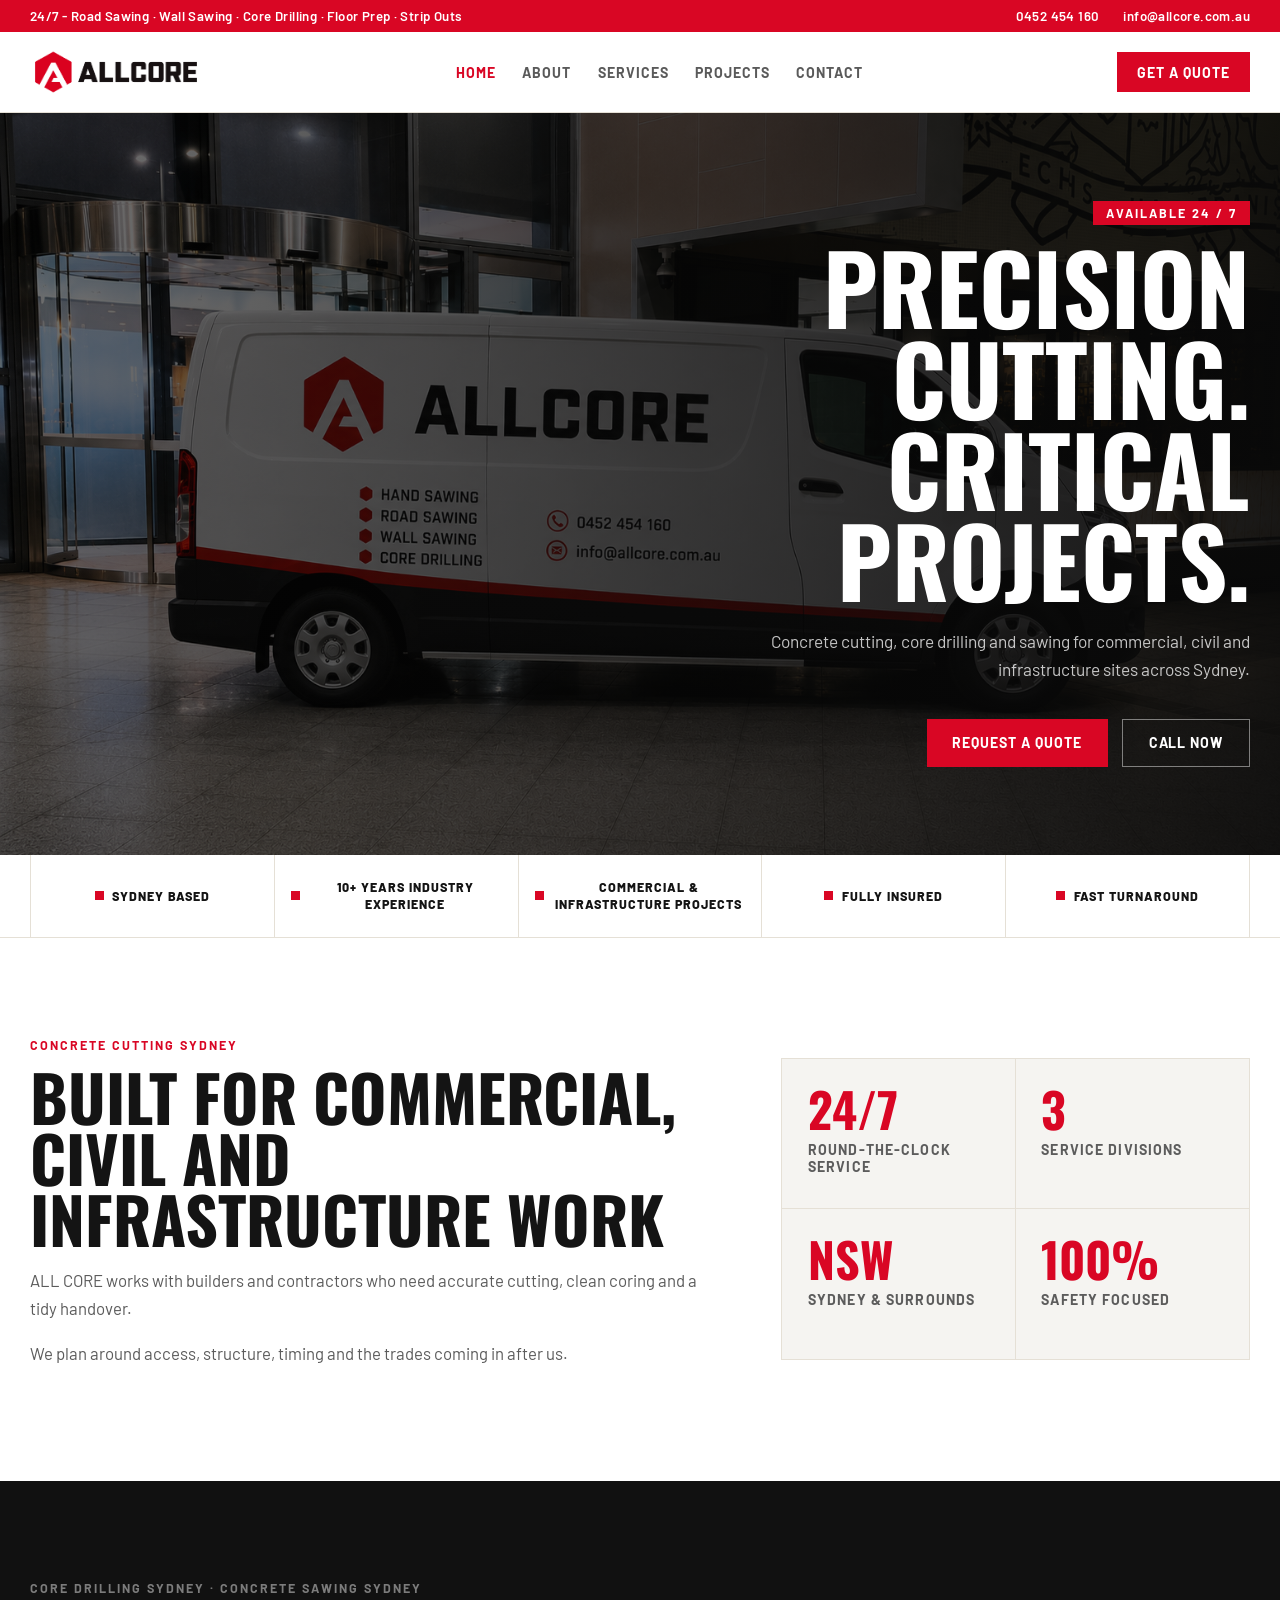
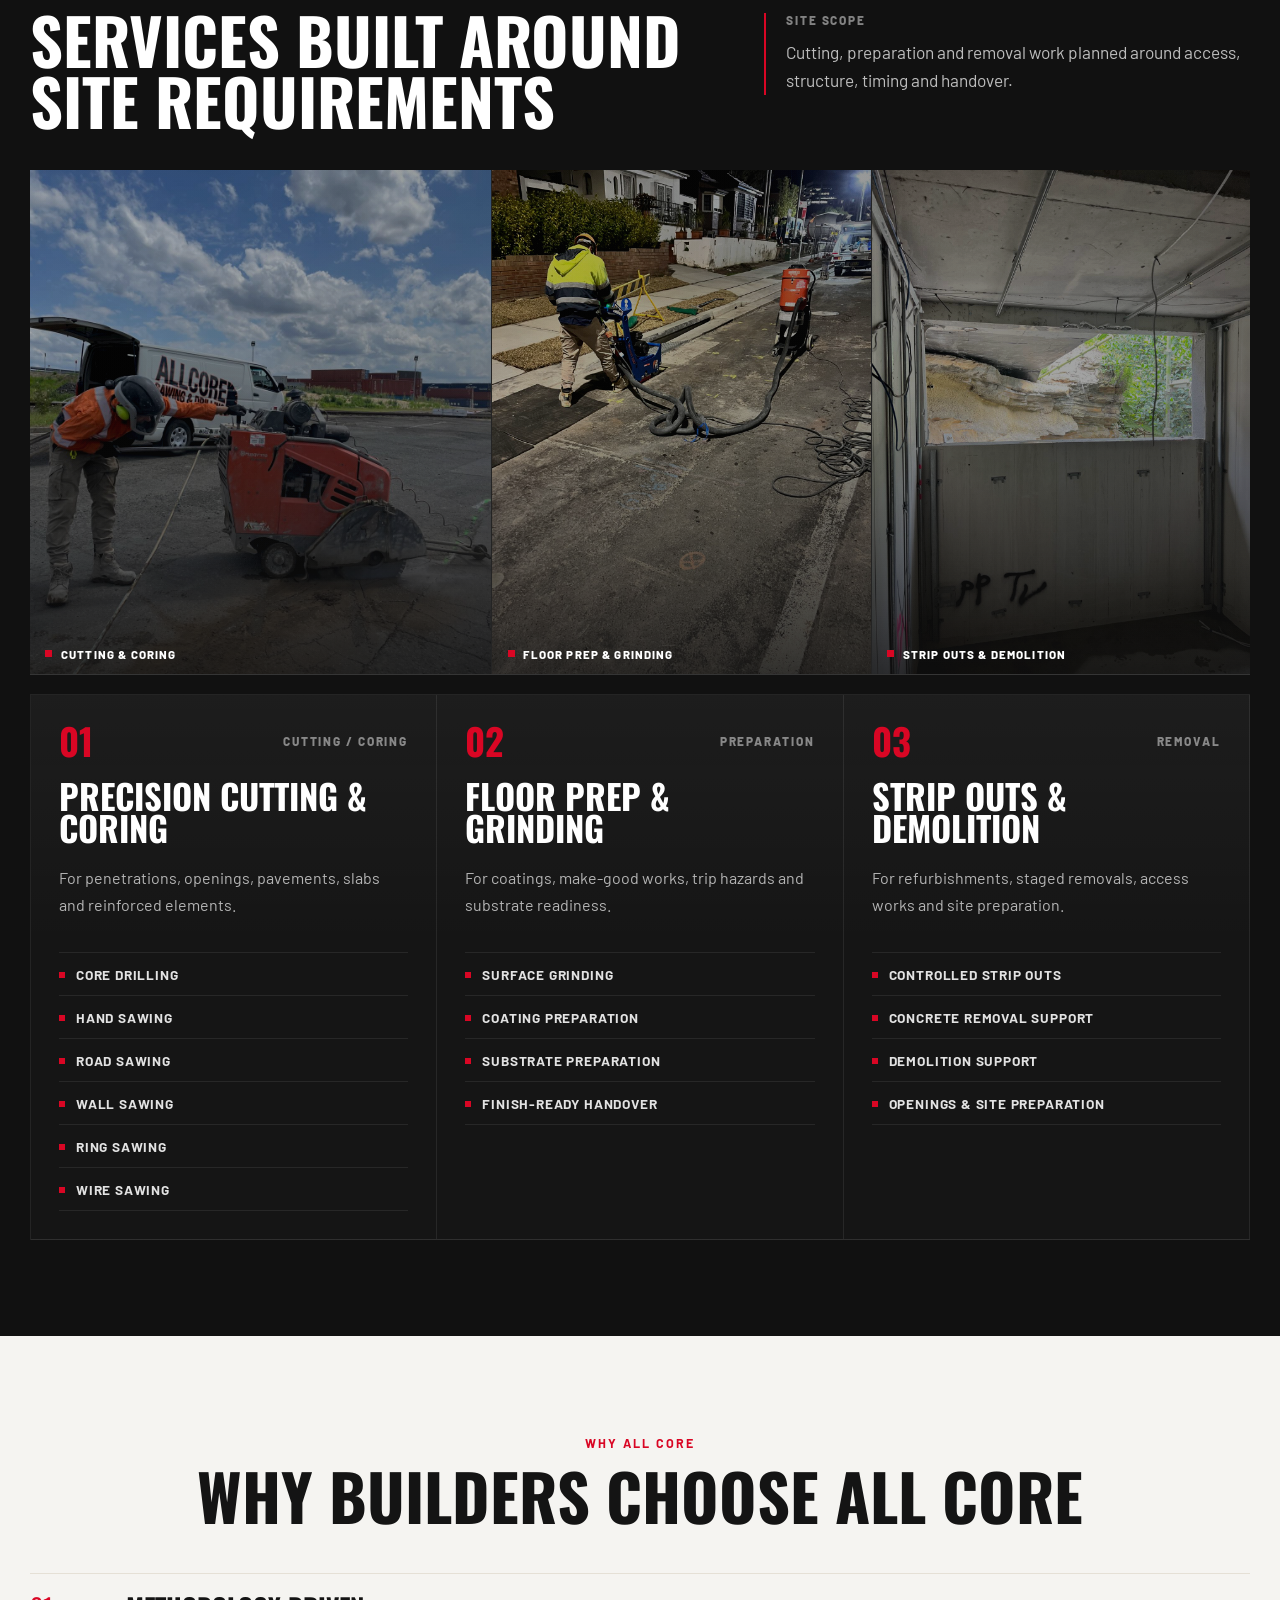
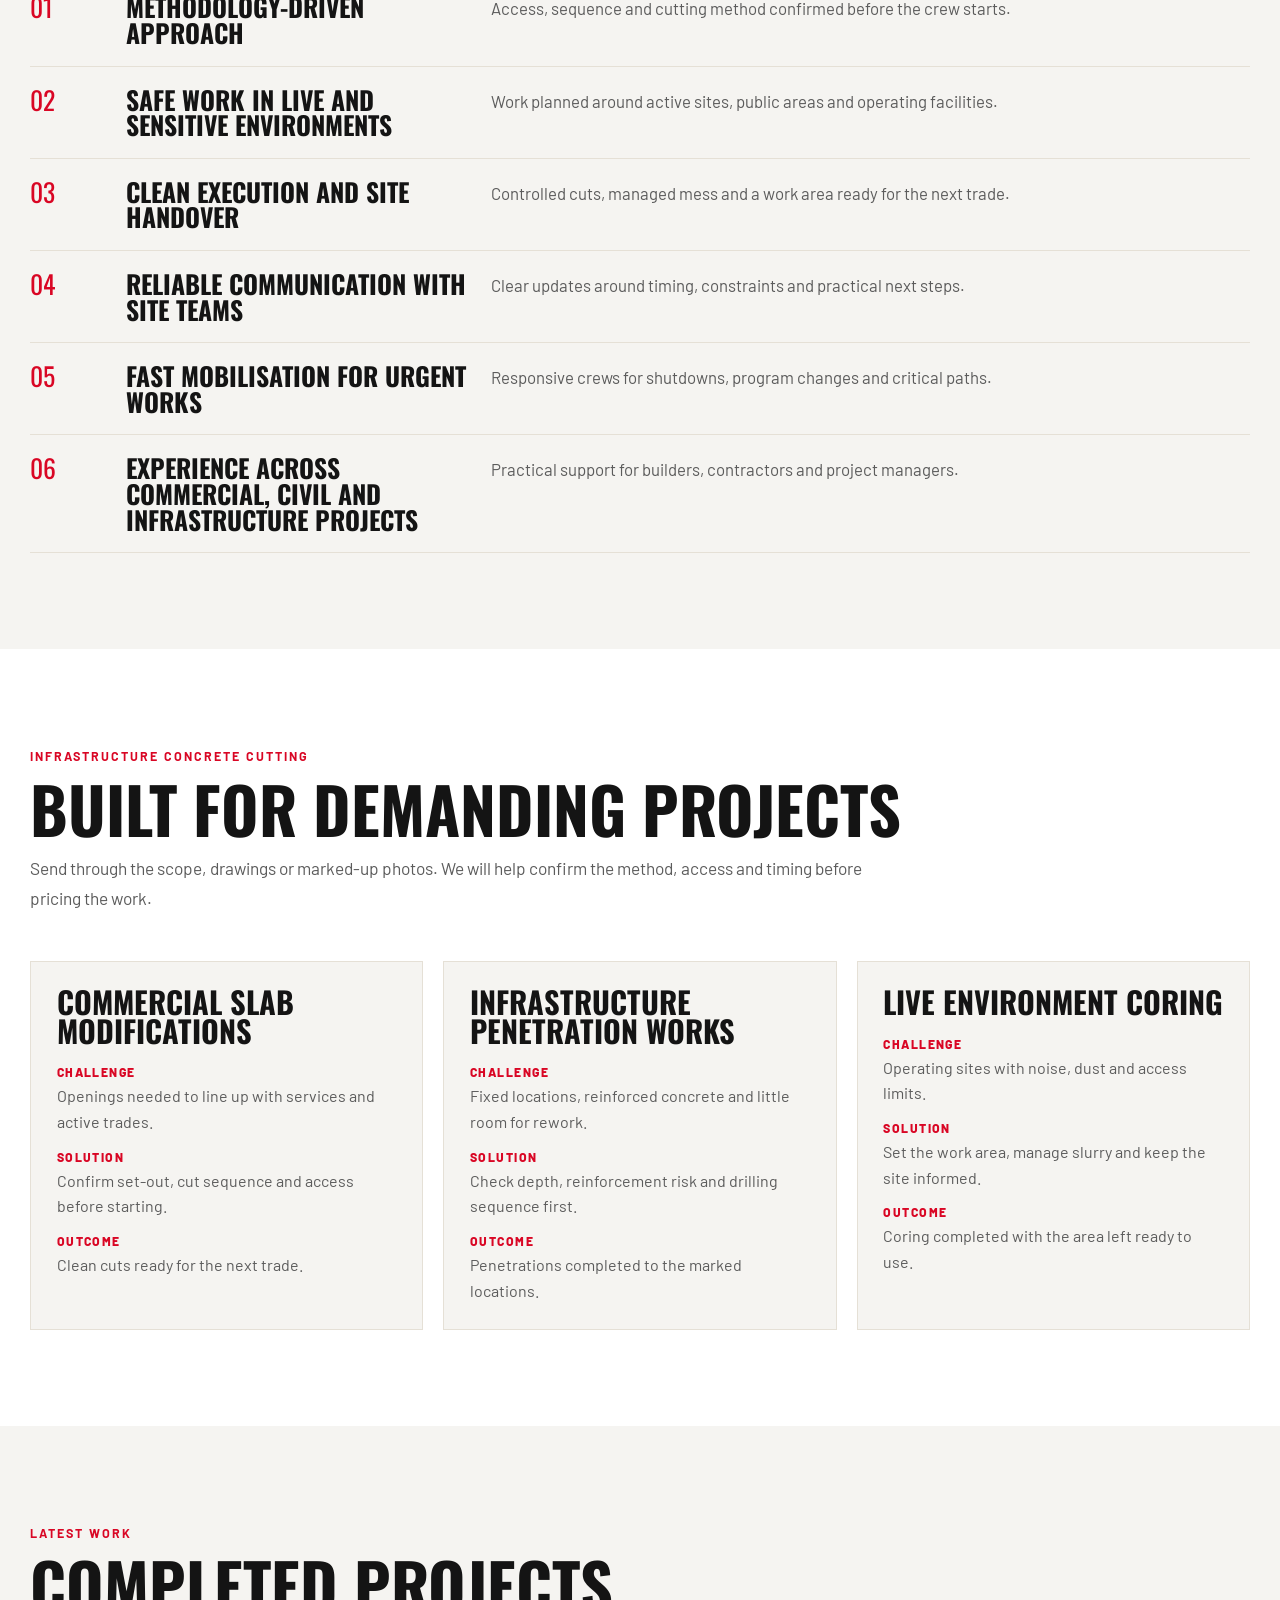
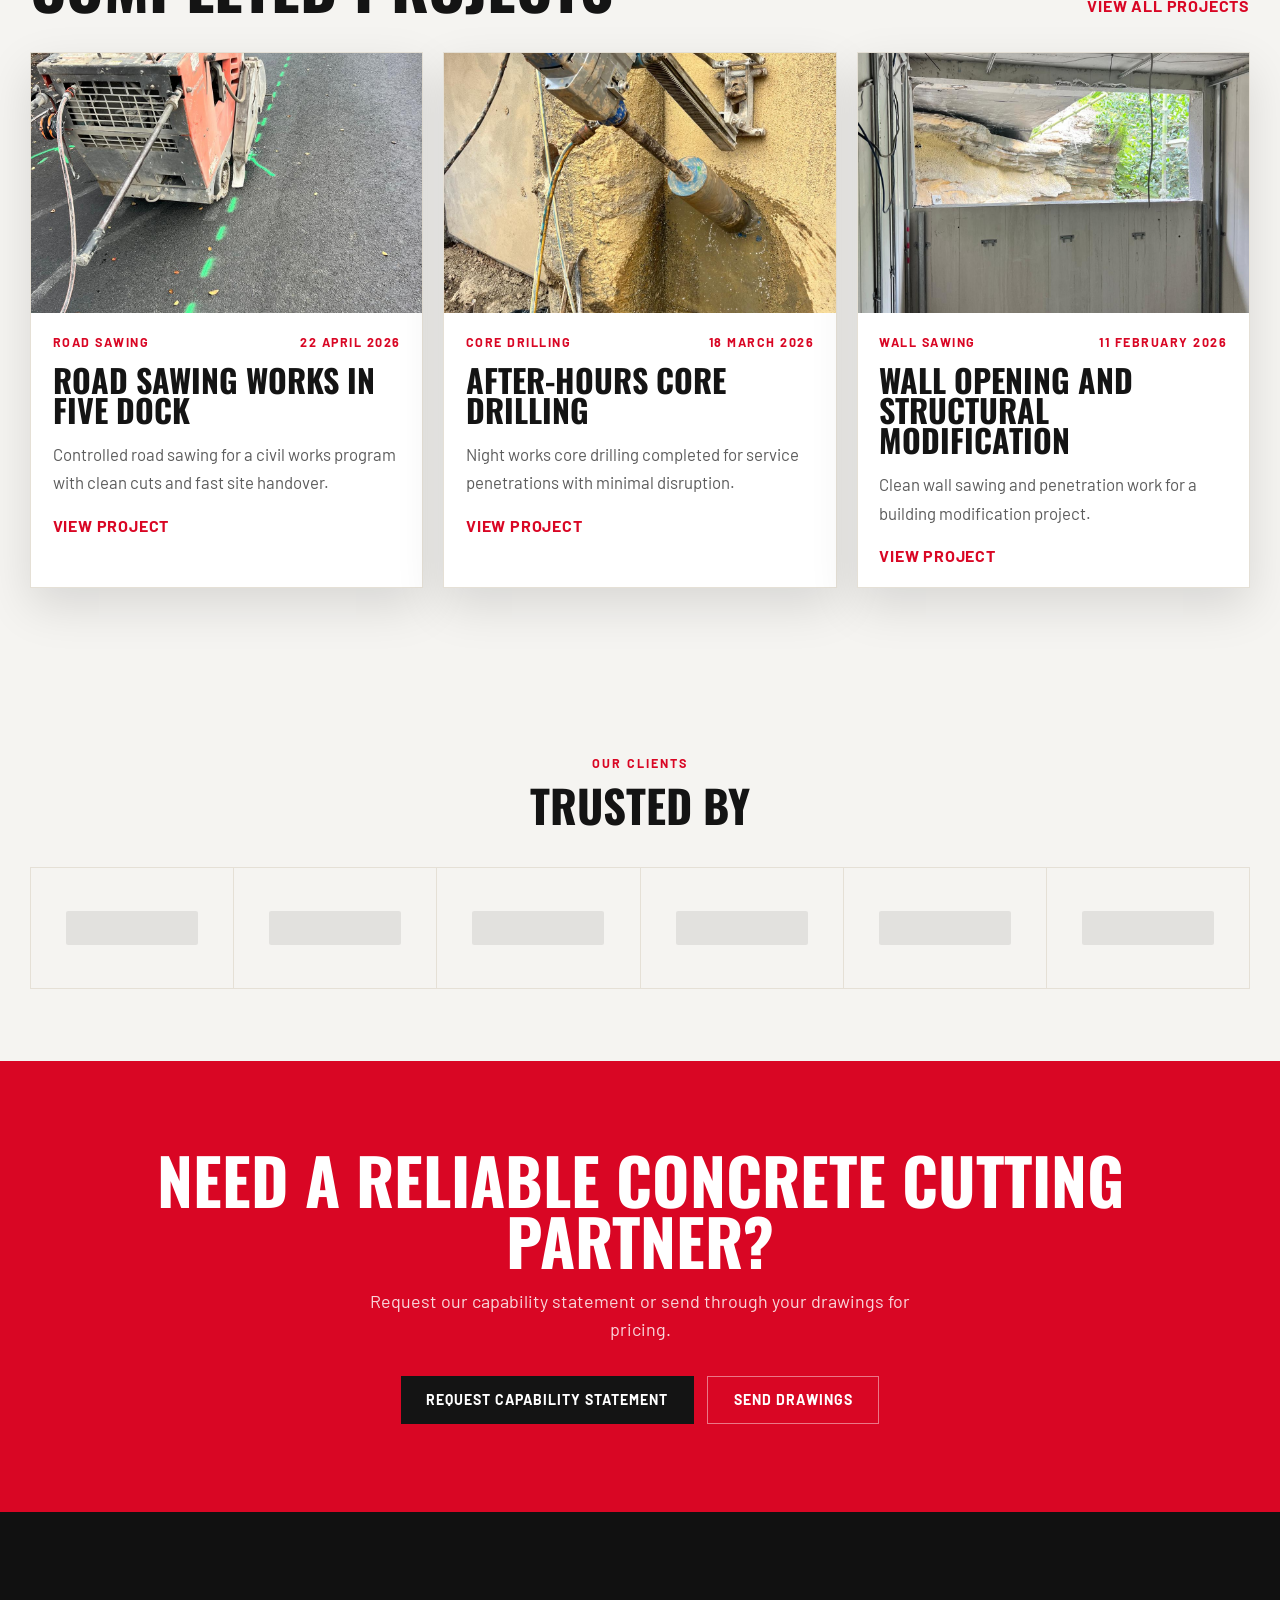
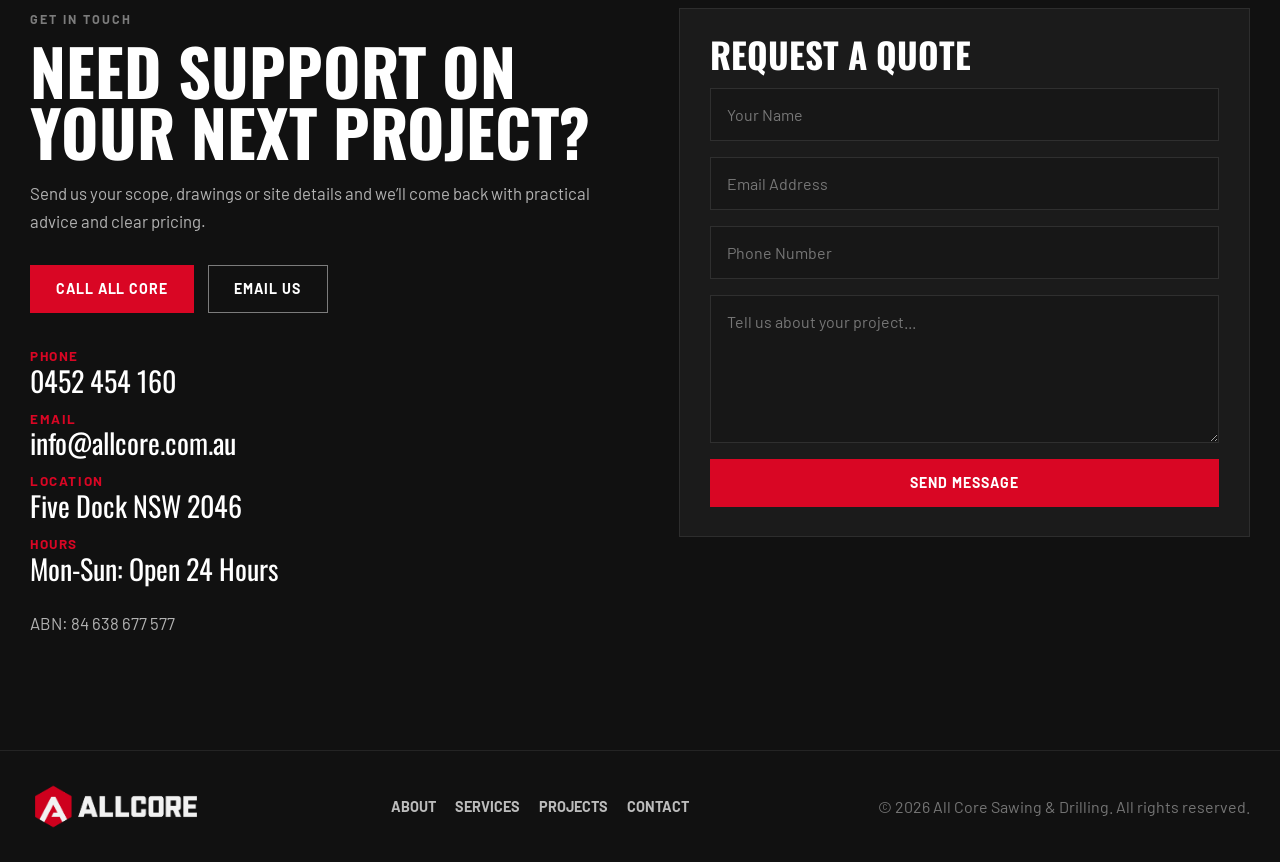
==== index.html @ 5b7ba990 "Wire quote form to Web3Forms" ====
<!DOCTYPE html>
<html lang="en">
  <head>
    <meta charset="UTF-8" />
    <meta name="viewport" content="width=device-width, initial-scale=1.0" />
    <title>Concrete Cutting Sydney | Core Drilling &amp; Concrete Sawing Sydney | ALL CORE</title>
    <meta
      name="description"
      content="ALL CORE provides commercial concrete cutting, infrastructure concrete cutting, core drilling and concrete sawing across Sydney for builders, contractors and project teams."
    />
    <link rel="preconnect" href="https://fonts.googleapis.com" />
    <link rel="preconnect" href="https://fonts.gstatic.com" crossorigin />
    <link
      href="https://fonts.googleapis.com/css2?family=Barlow:wght@400;500;600;700&family=Oswald:wght@400;500;600;700&display=swap"
      rel="stylesheet"
    />
    <link rel="stylesheet" href="./styles.css" />
    <script src="./script.js" defer></script>
  </head>
  <body>
    <header class="topbar">
      <div class="wrap topbar-inner">
        <p>24/7 - Road Sawing · Wall Sawing · Core Drilling · Floor Prep · Strip Outs</p>
        <div class="topbar-meta">
          <a href="tel:0452454160">0452 454 160</a>
          <a href="mailto:info@allcore.com.au">info@allcore.com.au</a>
        </div>
      </div>
    </header>

    <nav class="navbar" id="navbar">
      <div class="wrap navbar-inner">
        <a class="brand" href="./index.html" aria-label="ALL CORE home">
          <img src="./public/assets/allcore-logo-black-web.png" alt="ALL CORE" />
        </a>
        <button class="hamburger" id="hamburger" aria-label="Toggle navigation" aria-expanded="false">
          <span></span><span></span><span></span>
        </button>
        <div class="nav-links" id="nav-links">
          <a href="./index.html" aria-current="page">Home</a>
          <a href="./index.html#about">About</a>
          <a href="./index.html#services">Services</a>
          <a href="./index.html#projects">Projects</a>
          <a href="./index.html#contact">Contact</a>
        </div>
        <a class="btn btn-red nav-cta" href="./index.html#contact">Get A Quote</a>
      </div>
    </nav>

    <main>
      <section class="hero" id="home">
        <img
          class="hero-bg"
          src="./public/assets/hero-van-new.png"
          alt="ALL CORE branded van on site"
          loading="eager"
          fetchpriority="high"
        />
        <div class="hero-overlay"></div>
        <div class="wrap hero-content">
          <div class="hero-copy">
            <span class="eyebrow">Available 24 / 7</span>
            <h1>Precision Cutting. Critical Projects.</h1>
            <p class="hero-lead">
              Concrete cutting, core drilling and sawing for commercial, civil and infrastructure sites
              across Sydney.
            </p>
            <div class="hero-actions">
              <a class="btn btn-red" href="#contact">Request a Quote</a>
              <a class="btn btn-ghost" href="tel:0452454160">Call Now</a>
            </div>
          </div>
        </div>
      </section>

      <section class="trust-bar" aria-label="All Core project credentials">
        <div class="wrap trust-grid">
          <div class="trust-item"><span></span>Sydney Based</div>
          <div class="trust-item"><span></span>10+ Years Industry Experience</div>
          <div class="trust-item"><span></span>Commercial &amp; Infrastructure Projects</div>
          <div class="trust-item"><span></span>Fully Insured</div>
          <div class="trust-item"><span></span>Fast Turnaround</div>
        </div>
      </section>

      <section class="section about-section" id="about">
        <div class="wrap about-grid">
          <div class="about-body">
            <span class="kicker">Concrete Cutting Sydney</span>
            <h2 class="section-h">Built for commercial, civil and infrastructure work</h2>
            <p>
              ALL CORE works with builders and contractors who need accurate cutting, clean coring
              and a tidy handover.
            </p>
            <p>
              We plan around access, structure, timing and the trades coming in after us.
            </p>
          </div>
          <div class="stats-grid">
            <div class="stat-cell">
              <div class="stat-n">24/7</div>
              <div class="stat-l">Round-the-clock service</div>
            </div>
            <div class="stat-cell">
              <div class="stat-n">3</div>
              <div class="stat-l">Service divisions</div>
            </div>
            <div class="stat-cell">
              <div class="stat-n">NSW</div>
              <div class="stat-l">Sydney &amp; surrounds</div>
            </div>
            <div class="stat-cell">
              <div class="stat-n">100%</div>
              <div class="stat-l">Safety focused</div>
            </div>
          </div>
        </div>
      </section>

      <section class="section services-section" id="services">
        <div class="wrap">
          <div class="services-capability">
            <div class="services-intro">
              <div>
                <span class="kicker">Core Drilling Sydney · Concrete Sawing Sydney</span>
                <h2 class="section-h">Services Built Around Site Requirements</h2>
              </div>
              <div class="services-intro-copy">
                <span>Site Scope</span>
                <p>
                  Cutting, preparation and removal work planned around access, structure, timing and
                  handover.
                </p>
              </div>
            </div>

            <div class="services-gallery" aria-label="ALL CORE service photo gallery">
              <figure class="services-gallery-item services-gallery-feature">
                <img src="./public/assets/road-saw-hero.jpeg" alt="ALL CORE concrete cutting crew completing road sawing works" loading="lazy" />
                <figcaption><span></span>Cutting &amp; Coring</figcaption>
              </figure>
              <figure class="services-gallery-item">
                <img src="./public/assets/grinding.jpeg" alt="Concrete floor preparation and grinding work" loading="lazy" />
                <figcaption><span></span>Floor Prep &amp; Grinding</figcaption>
              </figure>
              <figure class="services-gallery-item">
                <img src="./public/assets/wall-penetration.jpeg" alt="Concrete wall opening and demolition support work" loading="lazy" />
                <figcaption><span></span>Strip Outs &amp; Demolition</figcaption>
              </figure>
            </div>

            <div class="capability-service-list">
              <article class="capability-service">
                <div class="capability-service-head">
                  <span>01</span>
                  <small>Cutting / Coring</small>
                </div>
                <h3>Precision Cutting &amp; Coring</h3>
                <p>For penetrations, openings, pavements, slabs and reinforced elements.</p>
                <ul>
                  <li>Core Drilling</li>
                  <li>Hand Sawing</li>
                  <li>Road Sawing</li>
                  <li>Wall Sawing</li>
                  <li>Ring Sawing</li>
                  <li>Wire Sawing</li>
                </ul>
              </article>

              <article class="capability-service">
                <div class="capability-service-head">
                  <span>02</span>
                  <small>Preparation</small>
                </div>
                <h3>Floor Prep &amp; Grinding</h3>
                <p>For coatings, make-good works, trip hazards and substrate readiness.</p>
                <ul>
                  <li>Surface Grinding</li>
                  <li>Coating Preparation</li>
                  <li>Substrate Preparation</li>
                  <li>Finish-ready Handover</li>
                </ul>
              </article>

              <article class="capability-service">
                <div class="capability-service-head">
                  <span>03</span>
                  <small>Removal</small>
                </div>
                <h3>Strip Outs &amp; Demolition</h3>
                <p>For refurbishments, staged removals, access works and site preparation.</p>
                <ul>
                  <li>Controlled Strip Outs</li>
                  <li>Concrete Removal Support</li>
                  <li>Demolition Support</li>
                  <li>Openings &amp; Site Preparation</li>
                </ul>
              </article>
            </div>
          </div>
        </div>
      </section>

      <section class="section why-section">
        <div class="wrap">
          <div class="section-head centered">
            <span class="kicker">Why All Core</span>
            <h2 class="section-h">Why Builders Choose All Core</h2>
          </div>
          <div class="site-checklist">
            <div class="check-row">
              <span>01</span>
              <strong>Methodology-driven approach</strong>
              <p>Access, sequence and cutting method confirmed before the crew starts.</p>
            </div>
            <div class="check-row">
              <span>02</span>
              <strong>Safe work in live and sensitive environments</strong>
              <p>Work planned around active sites, public areas and operating facilities.</p>
            </div>
            <div class="check-row">
              <span>03</span>
              <strong>Clean execution and site handover</strong>
              <p>Controlled cuts, managed mess and a work area ready for the next trade.</p>
            </div>
            <div class="check-row">
              <span>04</span>
              <strong>Reliable communication with site teams</strong>
              <p>Clear updates around timing, constraints and practical next steps.</p>
            </div>
            <div class="check-row">
              <span>05</span>
              <strong>Fast mobilisation for urgent works</strong>
              <p>Responsive crews for shutdowns, program changes and critical paths.</p>
            </div>
            <div class="check-row">
              <span>06</span>
              <strong>Experience across commercial, civil and infrastructure projects</strong>
              <p>Practical support for builders, contractors and project managers.</p>
            </div>
          </div>
        </div>
      </section>

      <section class="section capability-section">
        <div class="wrap">
          <div class="section-head">
            <span class="kicker">Infrastructure Concrete Cutting</span>
            <h2 class="section-h">Built for Demanding Projects</h2>
            <p>
              Send through the scope, drawings or marked-up photos. We will help confirm the method,
              access and timing before pricing the work.
            </p>
          </div>
          <div class="capability-grid">
            <article class="capability-card">
              <h3>Commercial Slab Modifications</h3>
              <dl>
                <div><dt>Challenge</dt><dd>Openings needed to line up with services and active trades.</dd></div>
                <div><dt>Solution</dt><dd>Confirm set-out, cut sequence and access before starting.</dd></div>
                <div><dt>Outcome</dt><dd>Clean cuts ready for the next trade.</dd></div>
              </dl>
            </article>
            <article class="capability-card">
              <h3>Infrastructure Penetration Works</h3>
              <dl>
                <div><dt>Challenge</dt><dd>Fixed locations, reinforced concrete and little room for rework.</dd></div>
                <div><dt>Solution</dt><dd>Check depth, reinforcement risk and drilling sequence first.</dd></div>
                <div><dt>Outcome</dt><dd>Penetrations completed to the marked locations.</dd></div>
              </dl>
            </article>
            <article class="capability-card">
              <h3>Live Environment Coring</h3>
              <dl>
                <div><dt>Challenge</dt><dd>Operating sites with noise, dust and access limits.</dd></div>
                <div><dt>Solution</dt><dd>Set the work area, manage slurry and keep the site informed.</dd></div>
                <div><dt>Outcome</dt><dd>Coring completed with the area left ready to use.</dd></div>
              </dl>
            </article>
          </div>
        </div>
      </section>

      <section class="section project-section" id="projects">
        <div class="wrap">
          <div class="split-head">
            <div>
              <span class="kicker">Latest Work</span>
              <h2 class="section-h">Completed Projects</h2>
            </div>
            <a class="text-link" href="./projects.html">View all projects</a>
          </div>
          <div class="project-grid" data-project-list data-limit="3"></div>
        </div>
      </section>

      <section class="clients-section" id="clients">
        <div class="wrap clients-inner">
          <span class="kicker">Our Clients</span>
          <h2 class="section-h">Trusted By</h2>
          <div class="clients-row" aria-label="Client logo placeholders">
            <div class="client-cell"><div class="client-ph"></div></div>
            <div class="client-cell"><div class="client-ph"></div></div>
            <div class="client-cell"><div class="client-ph"></div></div>
            <div class="client-cell"><div class="client-ph"></div></div>
            <div class="client-cell"><div class="client-ph"></div></div>
            <div class="client-cell"><div class="client-ph"></div></div>
          </div>
        </div>
      </section>

      <section class="section cta-section">
        <div class="wrap cta-inner">
          <h2 class="section-h">Need a reliable concrete cutting partner?</h2>
          <p>Request our capability statement or send through your drawings for pricing.</p>
          <div class="cta-actions">
            <a class="btn btn-dark" href="mailto:info@allcore.com.au?subject=Request%20Capability%20Statement">Request Capability Statement</a>
            <a class="btn btn-ghost" href="mailto:info@allcore.com.au?subject=Drawings%20for%20Pricing">Send Drawings</a>
          </div>
        </div>
      </section>

      <section class="contact-section section" id="contact">
        <div class="wrap contact-grid">
          <div class="contact-info">
            <span class="kicker">Get In Touch</span>
            <h2 class="section-h">Need support on your next project?</h2>
            <p>
              Send us your scope, drawings or site details and we’ll come back with practical advice
              and clear pricing.
            </p>
            <div class="contact-actions">
              <a class="btn btn-red" href="tel:0452454160">Call All Core</a>
              <a class="btn btn-ghost" href="mailto:info@allcore.com.au">Email Us</a>
            </div>
            <ul class="contact-list">
              <li>
                <strong>Phone</strong>
                <span><a href="tel:0452454160">0452 454 160</a></span>
              </li>
              <li>
                <strong>Email</strong>
                <span><a href="mailto:info@allcore.com.au">info@allcore.com.au</a></span>
              </li>
              <li>
                <strong>Location</strong>
                <span>Five Dock NSW 2046</span>
              </li>
              <li>
                <strong>Hours</strong>
                <span>Mon-Sun: Open 24 Hours</span>
              </li>
            </ul>
            <p class="abn">ABN: 84 638 677 577</p>
          </div>

          <form class="quote-form" action="https://api.web3forms.com/submit" method="POST">
            <h2>Request A Quote</h2>
            <input type="hidden" name="access_key" value="3eda30ff-a8ad-4b15-b7f6-4042c3f30ea9" />
            <input type="hidden" name="subject" value="New quote request from ALL CORE website" />
            <input type="hidden" name="from_name" value="ALL CORE Website" />
            <input type="checkbox" name="botcheck" class="form-botcheck" tabindex="-1" autocomplete="off" />
            <input type="text" name="name" placeholder="Your Name" autocomplete="name" required />
            <input type="email" name="email" placeholder="Email Address" required />
            <input type="tel" name="phone" placeholder="Phone Number" autocomplete="tel" required />
            <textarea name="message" rows="6" placeholder="Tell us about your project..." required></textarea>
            <button class="btn btn-red form-submit" type="submit">Send Message</button>
          </form>
        </div>
      </section>
    </main>

    <footer class="footer">
      <div class="wrap footer-inner">
        <a class="footer-logo" href="./index.html">
          <img src="./public/assets/allcore-logo-white-web.png" alt="ALL CORE" />
        </a>
        <nav class="footer-nav" aria-label="Footer">
          <a href="./index.html#about">About</a>
          <a href="./index.html#services">Services</a>
          <a href="./index.html#projects">Projects</a>
          <a href="./index.html#contact">Contact</a>
        </nav>
        <p class="footer-copy">© 2026 All Core Sawing &amp; Drilling. All rights reserved.</p>
      </div>
    </footer>
  </body>
</html>
---- styles.css ----
:root {
  --red: #d90624;
  --red-dark: #b30520;
  --ink: #141414;
  --ink-soft: #5c5c5c;
  --bg: #f5f4f1;
  --paper: #ffffff;
  --dark: #111111;
  --dark-2: #1b1b1b;
  --line: rgba(255, 255, 255, 0.08);
  --line-light: #e5e0d6;
  --container: 1220px;
  --shadow: 0 18px 45px rgba(0, 0, 0, 0.12);
}

*,
*::before,
*::after {
  box-sizing: border-box;
}

html {
  scroll-behavior: smooth;
}

body {
  margin: 0;
  background: var(--bg);
  color: var(--ink);
  font-family: "Barlow", sans-serif;
  -webkit-font-smoothing: antialiased;
}

img {
  display: block;
  width: 100%;
}

a {
  color: inherit;
  text-decoration: none;
}

button,
input,
textarea {
  font: inherit;
}

.wrap {
  width: min(var(--container), calc(100% - 2.5rem));
  margin: 0 auto;
}

.section {
  padding: 6rem 0;
}

.topbar {
  background: var(--red);
  color: #fff;
}

.topbar-inner {
  display: flex;
  justify-content: space-between;
  align-items: center;
  gap: 1rem;
  padding: 0.5rem 0;
  font-size: 0.83rem;
  font-weight: 600;
  letter-spacing: 0.03em;
}

.topbar-inner p {
  margin: 0;
}

.topbar-meta {
  display: flex;
  gap: 1.5rem;
  flex-wrap: wrap;
}

.topbar a:hover {
  opacity: 0.78;
}

.navbar {
  position: sticky;
  top: 0;
  z-index: 50;
  background: #fff;
  border-bottom: 1px solid var(--line-light);
  transition: box-shadow 180ms ease;
}

.navbar.scrolled {
  box-shadow: 0 2px 24px rgba(0, 0, 0, 0.08);
}

.navbar-inner {
  display: flex;
  align-items: center;
  justify-content: space-between;
  gap: 1.4rem;
  min-height: 80px;
}

.brand img {
  width: 172px;
  height: auto;
}

.nav-links {
  display: flex;
  align-items: center;
  gap: 1.65rem;
}

.nav-links a {
  color: #5a5a5a;
  font-size: 0.88rem;
  font-weight: 700;
  letter-spacing: 0.07em;
  text-transform: uppercase;
  transition: color 160ms ease;
}

.nav-links a:hover,
.nav-links a[aria-current="page"] {
  color: var(--red);
}

.hamburger {
  display: none;
  flex-direction: column;
  gap: 5px;
  background: transparent;
  border: 0;
  cursor: pointer;
  padding: 0.35rem;
}

.hamburger span {
  display: block;
  width: 24px;
  height: 2px;
  background: var(--ink);
  transition: transform 200ms ease, opacity 200ms ease;
}

.hamburger.open span:nth-child(1) {
  transform: translateY(7px) rotate(45deg);
}

.hamburger.open span:nth-child(2) {
  opacity: 0;
}

.hamburger.open span:nth-child(3) {
  transform: translateY(-7px) rotate(-45deg);
}

.btn {
  display: inline-flex;
  align-items: center;
  justify-content: center;
  min-height: 48px;
  padding: 0.85rem 1.6rem;
  border: 0;
  cursor: pointer;
  font-weight: 700;
  font-size: 0.88rem;
  letter-spacing: 0.07em;
  text-transform: uppercase;
  transition: transform 140ms ease, background 160ms ease, opacity 160ms ease;
  white-space: nowrap;
}

.btn:hover {
  transform: translateY(-1px);
}

.btn-red {
  background: var(--red);
  color: #fff;
}

.btn-red:hover {
  background: var(--red-dark);
}

.btn-dark {
  background: var(--ink);
  color: #fff;
}

.btn-dark:hover {
  background: #333;
}

.btn-ghost {
  background: transparent;
  color: #fff;
  border: 1.5px solid rgba(255, 255, 255, 0.45);
}

.btn-ghost:hover {
  background: rgba(255, 255, 255, 0.08);
  border-color: #fff;
}

.nav-cta {
  min-height: 40px;
  padding: 0.6rem 1.25rem;
}

.hero {
  position: relative;
  min-height: 700px;
  overflow: hidden;
  background: #0d0d0d;
  display: flex;
  align-items: center;
}

.hero-bg {
  position: absolute;
  inset: 0;
  height: 100%;
  object-fit: cover;
  object-position: center 50%;
  filter: brightness(0.5);
}

.hero-overlay {
  position: absolute;
  inset: 0;
  background: linear-gradient(
    to left,
    rgba(10, 10, 10, 0.88) 0%,
    rgba(10, 10, 10, 0.55) 42%,
    rgba(10, 10, 10, 0.12) 100%
  );
}

.hero-content {
  position: relative;
  z-index: 1;
  display: flex;
  justify-content: flex-end;
  padding: 5.5rem 0;
}

.hero-copy {
  max-width: 540px;
  color: #fff;
  text-align: right;
}

.eyebrow,
.kicker {
  display: inline-block;
  margin-bottom: 0.9rem;
  color: var(--red);
  font-size: 0.78rem;
  font-weight: 700;
  letter-spacing: 0.16em;
  text-transform: uppercase;
}

.eyebrow {
  padding: 0.32rem 0.8rem;
  background: var(--red);
  color: #fff;
}

.hero h1,
.section-h,
.page-title,
.capability-service h3,
.project-card h3,
.capability-card h3,
.quote-form h2 {
  margin: 0;
  font-family: "Oswald", sans-serif;
  font-weight: 700;
  line-height: 0.95;
  text-transform: uppercase;
}

.hero h1 {
  font-size: clamp(3.4rem, 7.5vw, 6.2rem);
}

.hero h1 em {
  color: var(--red);
  font-style: normal;
}

.hero-lead {
  max-width: 32rem;
  margin: 1.4rem 0 0 auto;
  color: rgba(255, 255, 255, 0.76);
  font-size: 1.08rem;
  line-height: 1.65;
}

.hero-actions {
  display: flex;
  justify-content: flex-end;
  gap: 0.9rem;
  flex-wrap: wrap;
  margin-top: 2.2rem;
}

.page-hero {
  background: var(--paper);
  border-bottom: 1px solid var(--line-light);
}

.dark-hero {
  background: var(--dark);
  color: #fff;
}

.page-hero-inner {
  max-width: 850px;
  padding: 6rem 0;
}

.page-title {
  font-size: clamp(3.2rem, 7vw, 6rem);
}

.page-hero p {
  max-width: 44rem;
  margin: 1.2rem 0 0;
  color: var(--ink-soft);
  font-size: 1.12rem;
  line-height: 1.65;
}

.dark-hero p {
  color: rgba(255, 255, 255, 0.68);
}

.section-h {
  font-size: clamp(2.6rem, 5vw, 4.4rem);
}

.section-head {
  margin-bottom: 3rem;
}

.section-head > p {
  max-width: 54rem;
  margin: 1rem 0 0;
  color: var(--ink-soft);
  font-size: 1.08rem;
  line-height: 1.7;
}

.centered {
  text-align: center;
}

.centered > p,
.centered .section-head > p {
  margin-left: auto;
  margin-right: auto;
}

.split-head {
  display: flex;
  align-items: flex-end;
  justify-content: space-between;
  gap: 2rem;
  margin-bottom: 2.3rem;
}

.section-action {
  display: flex;
  justify-content: center;
  margin-top: 2.5rem;
}

.text-link {
  display: inline-flex;
  color: var(--red);
  font-weight: 700;
  letter-spacing: 0.05em;
  text-transform: uppercase;
}

.text-link:hover {
  color: var(--red-dark);
}

.about-section {
  background: var(--paper);
}

.about-grid {
  display: grid;
  grid-template-columns: minmax(0, 1.1fr) minmax(300px, 0.75fr);
  gap: 4rem;
  align-items: center;
}

.about-body p,
.check-row p,
.project-card p,
.project-story p,
.contact-info p {
  color: var(--ink-soft);
  font-size: 1.05rem;
  line-height: 1.7;
}

.stats-grid {
  display: grid;
  grid-template-columns: repeat(2, minmax(0, 1fr));
  border: 1px solid var(--line-light);
}

.stat-cell {
  min-height: 150px;
  padding: 1.6rem;
  border-right: 1px solid var(--line-light);
  border-bottom: 1px solid var(--line-light);
  background: var(--bg);
}

.stat-cell:nth-child(2n) {
  border-right: 0;
}

.stat-cell:nth-last-child(-n + 2) {
  border-bottom: 0;
}

.stat-n {
  color: var(--red);
  font-family: "Oswald", sans-serif;
  font-size: 3rem;
  font-weight: 700;
  line-height: 1;
}

.stat-l {
  margin-top: 0.5rem;
  color: var(--ink-soft);
  font-size: 0.88rem;
  font-weight: 700;
  letter-spacing: 0.08em;
  text-transform: uppercase;
}

.services-section,
.contact-section,
.footer {
  background: var(--dark);
  color: #fff;
}

.services-section .kicker,
.contact-section .kicker {
  color: rgba(255, 255, 255, 0.45);
}

.services-capability {
  display: grid;
  gap: 1.15rem;
}

.services-intro {
  display: grid;
  grid-template-columns: minmax(0, 1.15fr) minmax(320px, 0.85fr);
  align-items: center;
  gap: clamp(2rem, 6vw, 6rem);
  padding-bottom: 1.3rem;
}

.services-intro-copy {
  display: grid;
  gap: 0.7rem;
  padding: 0 0 0 1.25rem;
  border-left: 2px solid var(--red);
}

.services-intro-copy span,
.capability-service-head small {
  color: rgba(255, 255, 255, 0.48);
  font-size: 0.74rem;
  font-weight: 800;
  letter-spacing: 0.16em;
  text-transform: uppercase;
}

.services-intro-copy p {
  max-width: 34rem;
  margin: 0;
  color: rgba(255, 255, 255, 0.72);
  font-size: 1.08rem;
  line-height: 1.65;
}

.services-gallery {
  display: grid;
  grid-template-columns: minmax(0, 1.22fr) repeat(2, minmax(0, 1fr));
  gap: 1px;
  background: var(--line);
  border-bottom: 1px solid var(--line);
}

.services-gallery-item {
  position: relative;
  min-height: clamp(220px, 18vw, 260px);
  margin: 0;
  overflow: hidden;
  background: var(--dark-2);
}

.services-gallery-item::after {
  content: "";
  position: absolute;
  inset: 0;
  background:
    linear-gradient(to top, rgba(17, 17, 17, 0.78), rgba(17, 17, 17, 0.08) 56%),
    linear-gradient(90deg, rgba(17, 17, 17, 0.08), rgba(17, 17, 17, 0.22));
  pointer-events: none;
}

.services-gallery-item img {
  width: 100%;
  height: 100%;
  min-height: inherit;
  object-fit: cover;
  filter: grayscale(0.08) brightness(0.78) contrast(1.08);
}

.services-gallery-feature img {
  object-position: center 48%;
}

.services-gallery-item figcaption {
  position: absolute;
  left: 0.95rem;
  bottom: 0.85rem;
  z-index: 2;
  display: inline-flex;
  align-items: center;
  gap: 0.55rem;
  margin: 0;
  color: #fff;
  font-size: 0.72rem;
  font-weight: 800;
  letter-spacing: 0.1em;
  text-transform: uppercase;
}

.services-gallery-item figcaption span {
  width: 7px;
  height: 7px;
  background: var(--red);
}

.capability-service-list {
  display: grid;
  grid-template-columns: repeat(3, minmax(0, 1fr));
  border-top: 1px solid var(--line);
  border-left: 1px solid var(--line);
}

.capability-service {
  display: grid;
  align-content: start;
  gap: 1.25rem;
  min-height: 430px;
  padding: clamp(1.35rem, 2.2vw, 2rem);
  border-right: 1px solid var(--line);
  border-bottom: 1px solid var(--line);
  background:
    linear-gradient(180deg, rgba(255, 255, 255, 0.035), transparent 46%),
    rgba(255, 255, 255, 0.015);
}

.capability-service-head {
  display: flex;
  align-items: center;
  justify-content: space-between;
  gap: 1rem;
}

.capability-service-head span {
  color: var(--red);
  font-family: "Oswald", sans-serif;
  font-size: 2.3rem;
  font-weight: 700;
  line-height: 1;
}

.capability-service h3 {
  color: #fff;
  font-size: clamp(2rem, 2.7vw, 3.1rem);
}

.capability-service p {
  min-height: 4.2rem;
  margin: 0;
  color: rgba(255, 255, 255, 0.68);
  line-height: 1.65;
}

.capability-service ul {
  display: grid;
  gap: 0;
  margin: 0;
  padding: 0;
  list-style: none;
  border-top: 1px solid var(--line);
}

.capability-service li {
  position: relative;
  padding: 0.78rem 0 0.78rem 1.05rem;
  border-bottom: 1px solid var(--line);
  color: rgba(255, 255, 255, 0.88);
  font-size: 0.85rem;
  font-weight: 700;
  letter-spacing: 0.06em;
  text-transform: uppercase;
}

.capability-service li::before {
  content: "";
  position: absolute;
  top: 1.18rem;
  left: 0;
  width: 6px;
  height: 6px;
  background: var(--red);
}

.project-section,
.gallery-section,
.why-section,
.capability-section {
  background: var(--bg);
}

.trust-bar {
  background: #fff;
  border-bottom: 1px solid var(--line-light);
}

.trust-grid {
  display: grid;
  grid-template-columns: repeat(5, minmax(0, 1fr));
  gap: 1px;
  background: var(--line-light);
  border-left: 1px solid var(--line-light);
  border-right: 1px solid var(--line-light);
}

.trust-item {
  display: flex;
  align-items: center;
  justify-content: center;
  gap: 0.55rem;
  min-height: 82px;
  padding: 1rem;
  background: #fff;
  color: var(--ink);
  font-size: 0.78rem;
  font-weight: 800;
  letter-spacing: 0.08em;
  line-height: 1.35;
  text-align: center;
  text-transform: uppercase;
}

.trust-item span {
  flex: 0 0 auto;
  width: 9px;
  height: 9px;
  background: var(--red);
}

.project-grid {
  display: grid;
  grid-template-columns: repeat(3, minmax(0, 1fr));
  gap: 1.25rem;
}

.project-card {
  background: #fff;
  border: 1px solid var(--line-light);
  box-shadow: var(--shadow);
}

.project-card img {
  height: 260px;
  object-fit: cover;
}

.project-card-body {
  padding: 1.35rem;
}

.project-meta {
  display: flex;
  justify-content: space-between;
  gap: 1rem;
  margin-bottom: 1rem;
  color: var(--red);
  font-size: 0.78rem;
  font-weight: 700;
  letter-spacing: 0.12em;
  text-transform: uppercase;
}

.project-card h3 {
  font-size: 2rem;
}

.project-card p {
  margin: 0.9rem 0 1.2rem;
}

.site-checklist {
  display: grid;
  border-top: 1px solid var(--line-light);
}

.check-row {
  display: grid;
  grid-template-columns: 72px minmax(220px, 0.45fr) minmax(0, 1fr);
  gap: 1.5rem;
  align-items: start;
  padding: 1.25rem 0;
  border-bottom: 1px solid var(--line-light);
}

.check-row span {
  color: var(--red);
  font-family: "Oswald", sans-serif;
  font-size: 1.6rem;
  line-height: 1;
}

.check-row strong {
  font-family: "Oswald", sans-serif;
  font-size: 1.6rem;
  font-weight: 700;
  line-height: 1;
  text-transform: uppercase;
}

.check-row p {
  margin: 0;
}

.capability-section {
  background: #fff;
}

.capability-grid {
  display: grid;
  grid-template-columns: repeat(3, minmax(0, 1fr));
  gap: 1.25rem;
}

.capability-card {
  padding: 1.6rem;
  background: var(--bg);
  border: 1px solid var(--line-light);
}

.capability-card h3 {
  font-size: 1.9rem;
}

.capability-card dl {
  display: grid;
  gap: 0.95rem;
  margin: 1.25rem 0 0;
}

.capability-card div {
  display: grid;
  gap: 0.25rem;
}

.capability-card dt {
  color: var(--red);
  font-size: 0.76rem;
  font-weight: 800;
  letter-spacing: 0.12em;
  text-transform: uppercase;
}

.capability-card dd {
  margin: 0;
  color: var(--ink-soft);
  line-height: 1.6;
}

.clients-section {
  padding: 4.5rem 0;
  background: var(--bg);
  color: var(--ink);
}

.clients-inner {
  text-align: center;
}

.clients-inner .kicker {
  display: block;
}

.clients-inner .section-h {
  margin-bottom: 2.5rem;
  font-size: clamp(2rem, 3.5vw, 3rem);
}

.clients-row {
  display: grid;
  grid-template-columns: repeat(6, 1fr);
  gap: 1px;
  background: var(--line-light);
  border: 1px solid var(--line-light);
}

.client-cell {
  display: flex;
  align-items: center;
  justify-content: center;
  min-height: 120px;
  background: var(--bg);
}

.client-ph {
  width: 72%;
  max-width: 132px;
  height: 34px;
  background: rgba(0, 0, 0, 0.08);
  border-radius: 2px;
}

.cta-section {
  background: var(--red);
  color: #fff;
  text-align: center;
  padding: 5.5rem 0;
}

.cta-section p {
  margin: 1rem auto 2rem;
  max-width: 36rem;
  color: rgba(255, 255, 255, 0.84);
  font-size: 1.12rem;
  line-height: 1.6;
}

.cta-actions,
.contact-actions {
  display: flex;
  gap: 0.85rem;
  flex-wrap: wrap;
}

.cta-actions {
  justify-content: center;
}

.contact-grid {
  display: grid;
  grid-template-columns: minmax(0, 1fr) minmax(320px, 0.95fr);
  gap: 3rem;
  align-items: start;
}

.contact-info p {
  color: rgba(255, 255, 255, 0.68);
  max-width: 42rem;
}

.contact-actions {
  margin-top: 1.8rem;
}

.contact-list {
  display: grid;
  gap: 1rem;
  margin: 2.2rem 0 1.6rem;
  padding: 0;
  list-style: none;
}

.contact-list li {
  display: flex;
  flex-direction: column;
  gap: 0.18rem;
}

.contact-list strong {
  color: var(--red);
  font-size: 0.84rem;
  letter-spacing: 0.12em;
  text-transform: uppercase;
}

.contact-list span {
  font-family: "Oswald", sans-serif;
  font-size: 1.75rem;
  line-height: 1;
}

.abn {
  color: rgba(255, 255, 255, 0.4);
}

.quote-form {
  display: grid;
  gap: 1rem;
  padding: 1.85rem;
  background: var(--dark-2);
  border: 1px solid var(--line);
}

.quote-form h2 {
  color: #fff;
  font-size: 2.2rem;
}

.quote-form input,
.quote-form textarea {
  width: 100%;
  border: 1px solid rgba(255, 255, 255, 0.1);
  background: #171717;
  color: #fff;
  outline: none;
  padding: 1rem;
}

.quote-form input::placeholder,
.quote-form textarea::placeholder {
  color: #777;
}

.form-botcheck {
  display: none;
}

.form-submit {
  width: 100%;
}

.project-detail-hero {
  position: relative;
  min-height: 620px;
  display: flex;
  align-items: flex-end;
  overflow: hidden;
  background: var(--dark);
}

.project-detail-hero > img,
.project-detail-overlay {
  position: absolute;
  inset: 0;
}

.project-detail-hero > img {
  height: 100%;
  object-fit: cover;
  filter: brightness(0.58);
}

.project-detail-overlay {
  background: linear-gradient(to top, rgba(0, 0, 0, 0.86), rgba(0, 0, 0, 0.18));
}

.project-detail-copy {
  position: relative;
  z-index: 1;
  padding: 5rem 0;
  color: #fff;
}

.project-detail-copy p {
  max-width: 45rem;
  color: rgba(255, 255, 255, 0.76);
  font-size: 1.12rem;
  line-height: 1.65;
}

.back-link {
  display: inline-flex;
  margin-bottom: 1rem;
  color: rgba(255, 255, 255, 0.7);
  font-weight: 700;
  letter-spacing: 0.08em;
  text-transform: uppercase;
}

.project-detail-grid {
  display: grid;
  grid-template-columns: minmax(260px, 0.35fr) minmax(0, 1fr);
  gap: 3rem;
}

.project-facts {
  display: grid;
  gap: 1rem;
  align-self: start;
  padding: 1.6rem;
  background: #fff;
  border: 1px solid var(--line-light);
}

.project-facts div {
  display: grid;
  gap: 0.25rem;
}

.project-facts strong {
  color: var(--red);
  font-size: 0.78rem;
  letter-spacing: 0.12em;
  text-transform: uppercase;
}

.project-story {
  max-width: 760px;
}

.gallery-grid {
  display: grid;
  grid-template-columns: repeat(3, minmax(0, 1fr));
  gap: 1rem;
}

.gallery-grid img {
  height: 280px;
  object-fit: cover;
}

.notice {
  grid-column: 1 / -1;
  padding: 2rem;
  background: #fff;
  border: 1px solid var(--line-light);
}

.notice h2 {
  margin: 0;
  font-family: "Oswald", sans-serif;
  text-transform: uppercase;
}

.footer {
  padding: 2rem 0;
  border-top: 1px solid var(--line);
}

.footer-inner {
  display: flex;
  align-items: center;
  justify-content: space-between;
  gap: 1rem;
}

.footer img {
  width: 172px;
  opacity: 0.95;
}

.footer-nav {
  display: flex;
  gap: 1.2rem;
  flex-wrap: wrap;
  color: rgba(255, 255, 255, 0.72);
  font-size: 0.9rem;
  font-weight: 700;
  text-transform: uppercase;
}

.footer-copy {
  margin: 0;
  color: rgba(255, 255, 255, 0.42);
}

@media (max-width: 1080px) {
  .project-grid,
  .gallery-grid,
  .capability-grid {
    grid-template-columns: repeat(2, minmax(0, 1fr));
  }

  .services-intro,
  .services-gallery,
  .capability-service-list {
    grid-template-columns: 1fr;
  }

  .capability-service {
    min-height: auto;
  }

  .capability-service p {
    min-height: 0;
  }

  .trust-grid {
    grid-template-columns: repeat(5, minmax(0, 1fr));
  }

  .clients-row {
    grid-template-columns: repeat(3, 1fr);
  }

  .about-grid,
  .contact-grid,
  .project-detail-grid {
    grid-template-columns: 1fr;
  }
}

@media (max-width: 820px) {
  .wrap {
    width: min(var(--container), calc(100% - 1.25rem));
  }

  .topbar-inner {
    align-items: center;
    flex-direction: row;
    justify-content: center;
    min-height: 34px;
    padding: 0.34rem 0;
    font-size: 0.78rem;
    letter-spacing: 0.02em;
  }

  .topbar-inner p {
    display: none;
  }

  .topbar-meta {
    justify-content: center;
    gap: 1rem;
    flex-wrap: nowrap;
    width: 100%;
  }

  .navbar-inner {
    min-height: 68px;
    flex-wrap: wrap;
  }

  .hamburger {
    display: flex;
    margin-left: auto;
  }

  .nav-links {
    display: none;
    width: 100%;
    flex-direction: column;
    align-items: flex-start;
    gap: 0;
    padding: 0.5rem 0 1rem;
  }

  .nav-links.open {
    display: flex;
  }

  .nav-links a {
    width: 100%;
    padding: 0.78rem 0;
    border-top: 1px solid var(--line-light);
  }

  .nav-cta {
    display: none;
  }

  .hero {
    min-height: 640px;
  }

  .hero-overlay {
    background: linear-gradient(to top, rgba(10, 10, 10, 0.9), rgba(10, 10, 10, 0.24));
  }

  .hero-content {
    justify-content: flex-start;
    align-items: flex-end;
    min-height: 640px;
    padding: 4rem 0;
  }

  .hero-copy {
    text-align: left;
  }

  .hero-lead {
    margin-left: 0;
  }

  .hero-actions {
    justify-content: flex-start;
  }

  .page-hero-inner {
    padding: 4rem 0;
  }

  .section {
    padding: 4.5rem 0;
  }

  .split-head,
  .footer-inner {
    align-items: flex-start;
    flex-direction: column;
  }

  .stats-grid,
  .project-grid,
  .capability-grid,
  .gallery-grid {
    grid-template-columns: 1fr;
  }

  .services-capability {
    gap: 1.25rem;
  }

  .services-intro {
    gap: 1.5rem;
    padding-bottom: 1.5rem;
  }

  .services-intro-copy {
    padding-left: 1rem;
  }

  .services-gallery {
    gap: 1px;
  }

  .services-gallery-item {
    min-height: 180px;
  }

  .services-gallery-item figcaption {
    left: 1rem;
    bottom: 0.9rem;
  }

  .capability-service {
    padding: 1.2rem;
  }

  .check-row {
    grid-template-columns: 44px 1fr;
    gap: 0.75rem 1rem;
  }

  .check-row p {
    grid-column: 2;
  }

  .trust-grid {
    grid-template-columns: 1fr;
  }

  .trust-item {
    min-height: 72px;
    justify-content: flex-start;
    text-align: left;
  }

  .clients-row {
    grid-template-columns: repeat(2, 1fr);
  }

  .stat-cell,
  .stat-cell:nth-child(2n),
  .stat-cell:nth-last-child(-n + 2) {
    border-right: 0;
    border-bottom: 1px solid var(--line-light);
  }

  .stat-cell:last-child {
    border-bottom: 0;
  }

  .contact-list span {
    font-size: 1.35rem;
    overflow-wrap: anywhere;
  }

  .project-meta {
    flex-direction: column;
    gap: 0.35rem;
  }
}

@media (max-width: 520px) {
  .hero h1,
  .page-title {
    font-size: 2.85rem;
  }

  .section-h {
    font-size: 2.55rem;
  }

  .btn {
    width: 100%;
  }

  .hero-actions {
    width: 100%;
  }
}
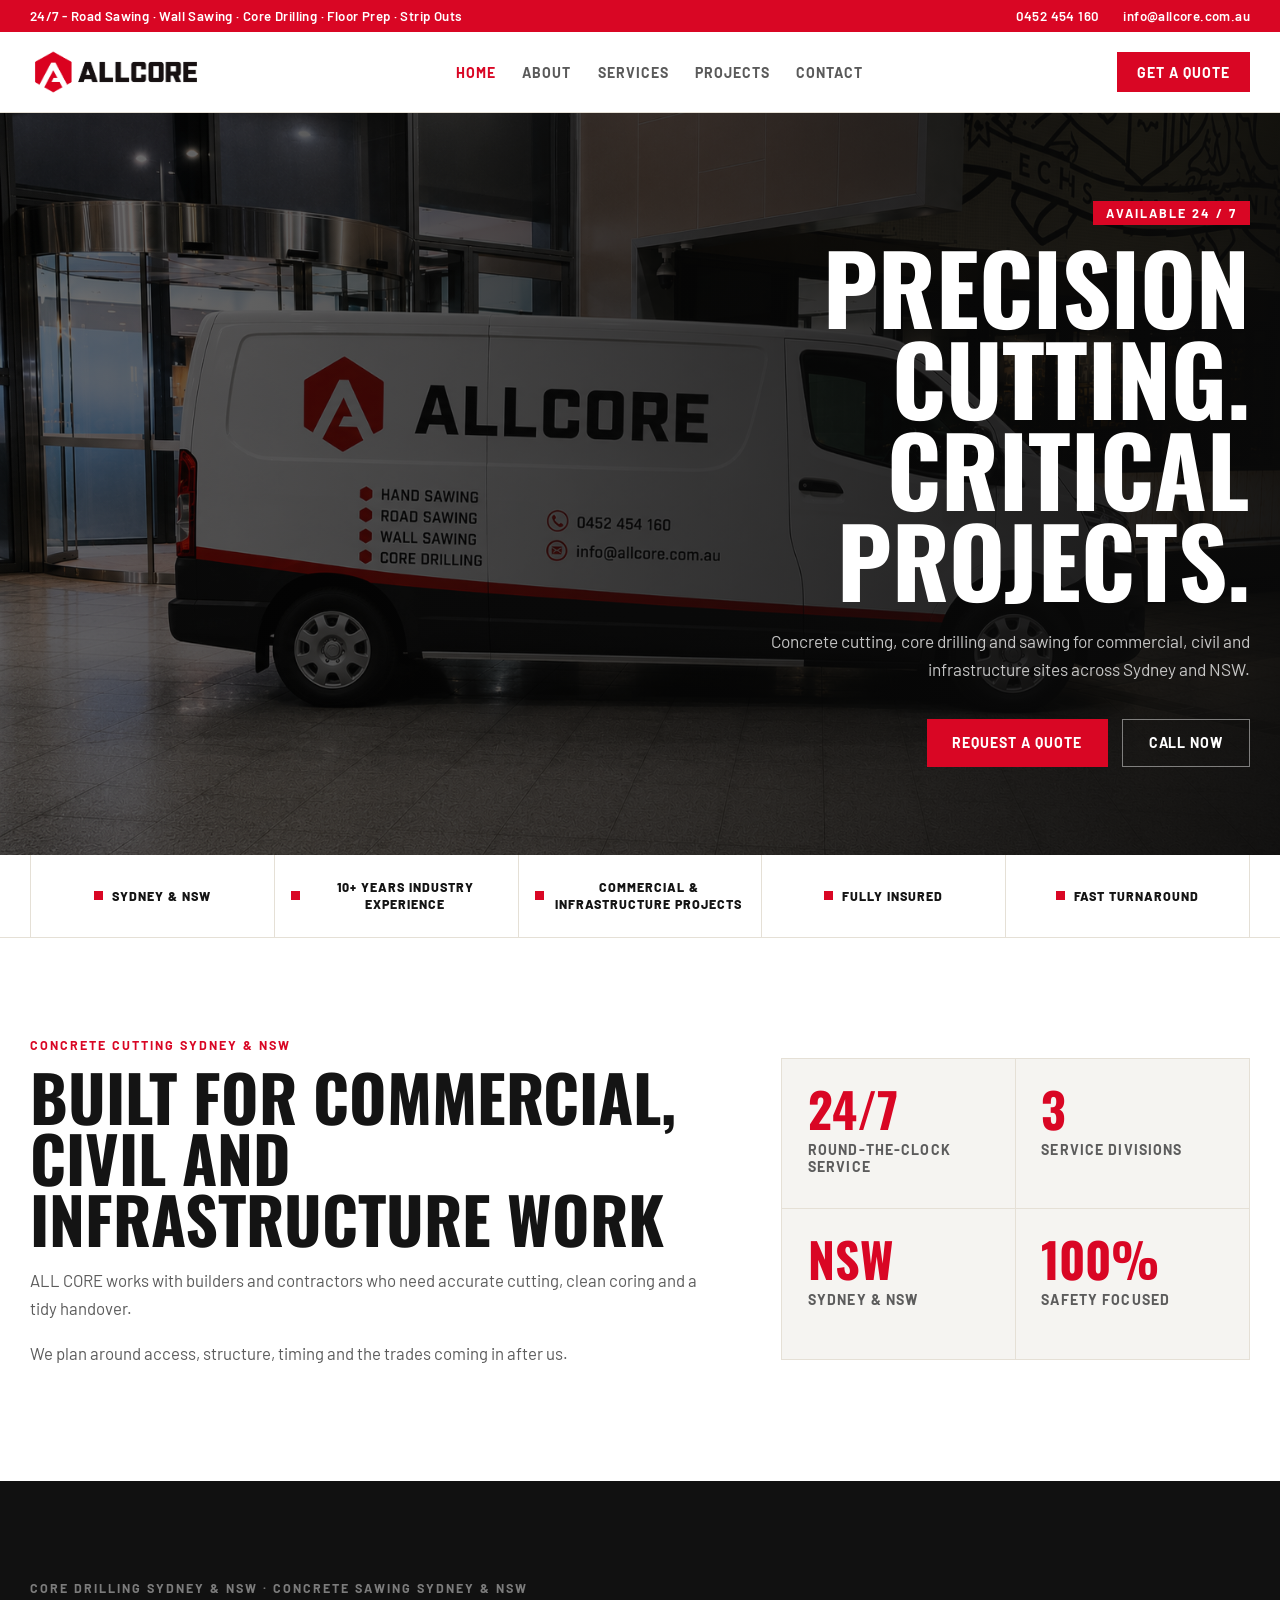
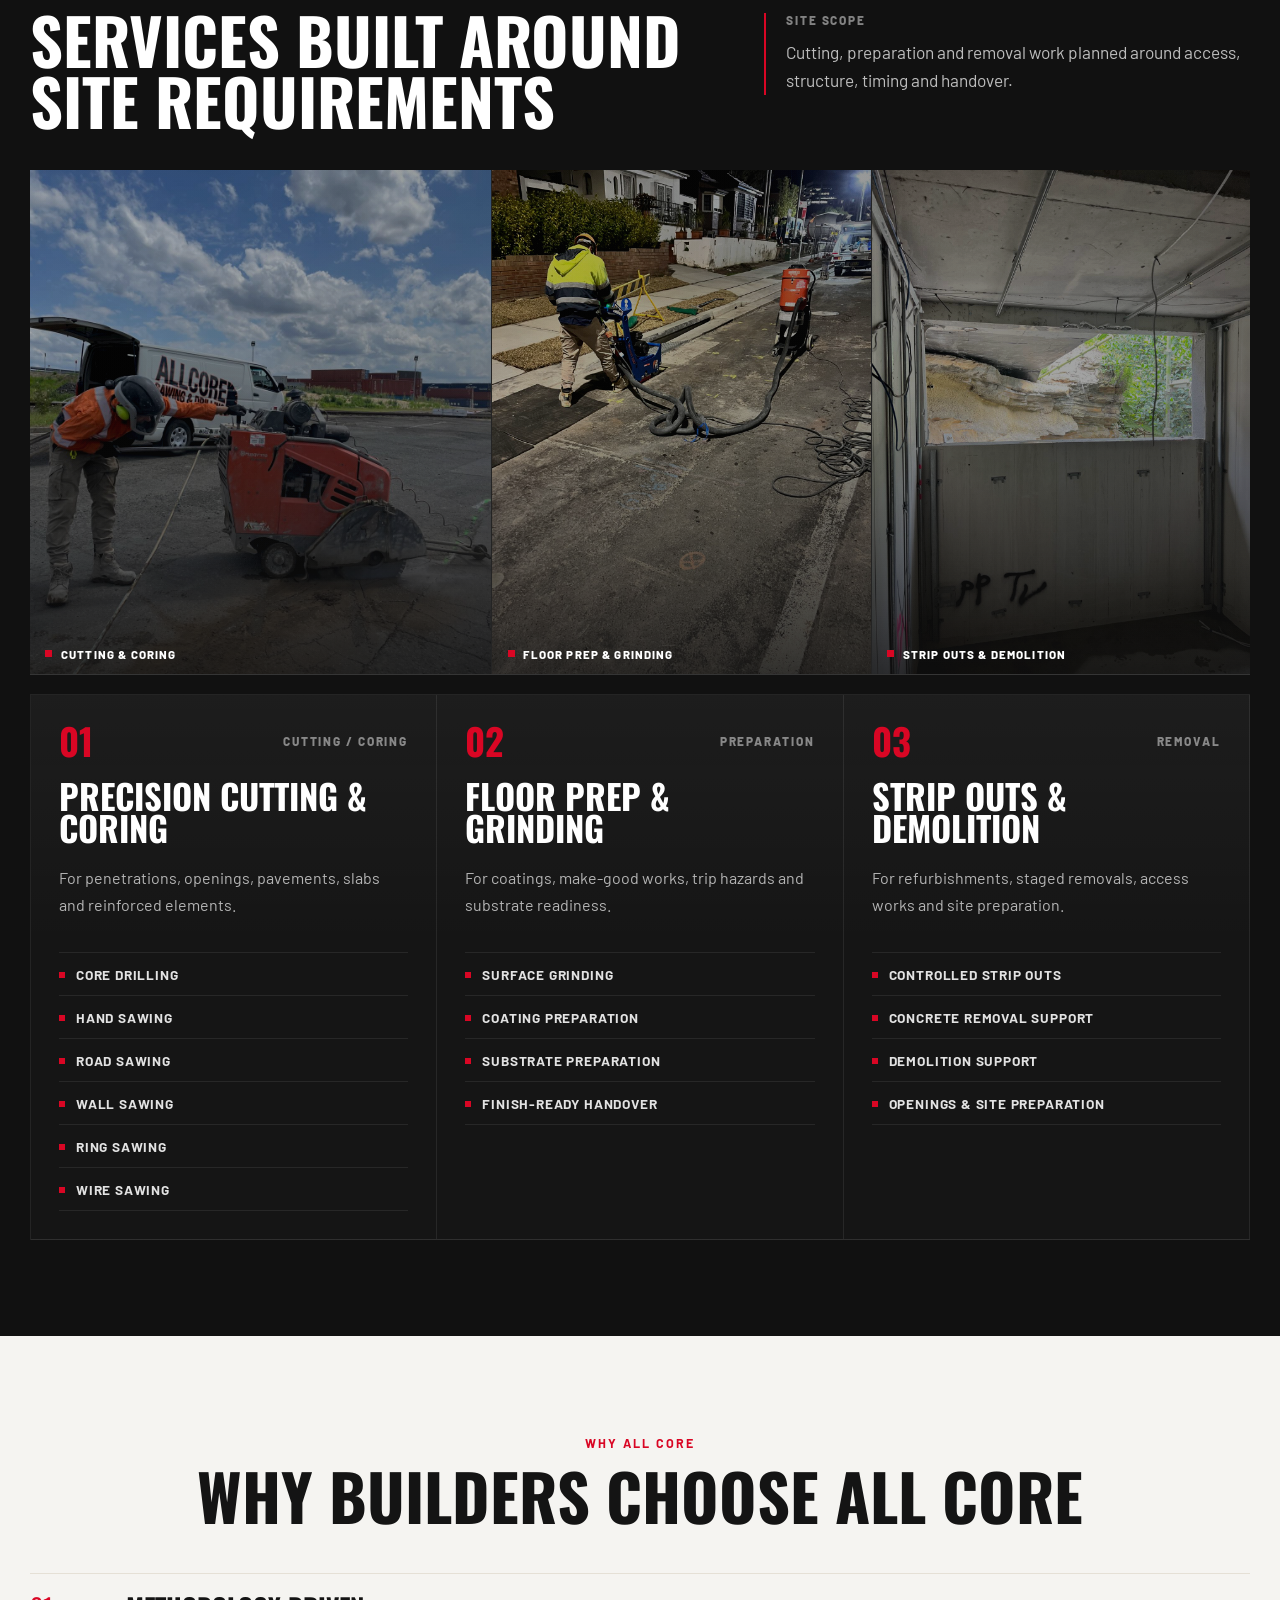
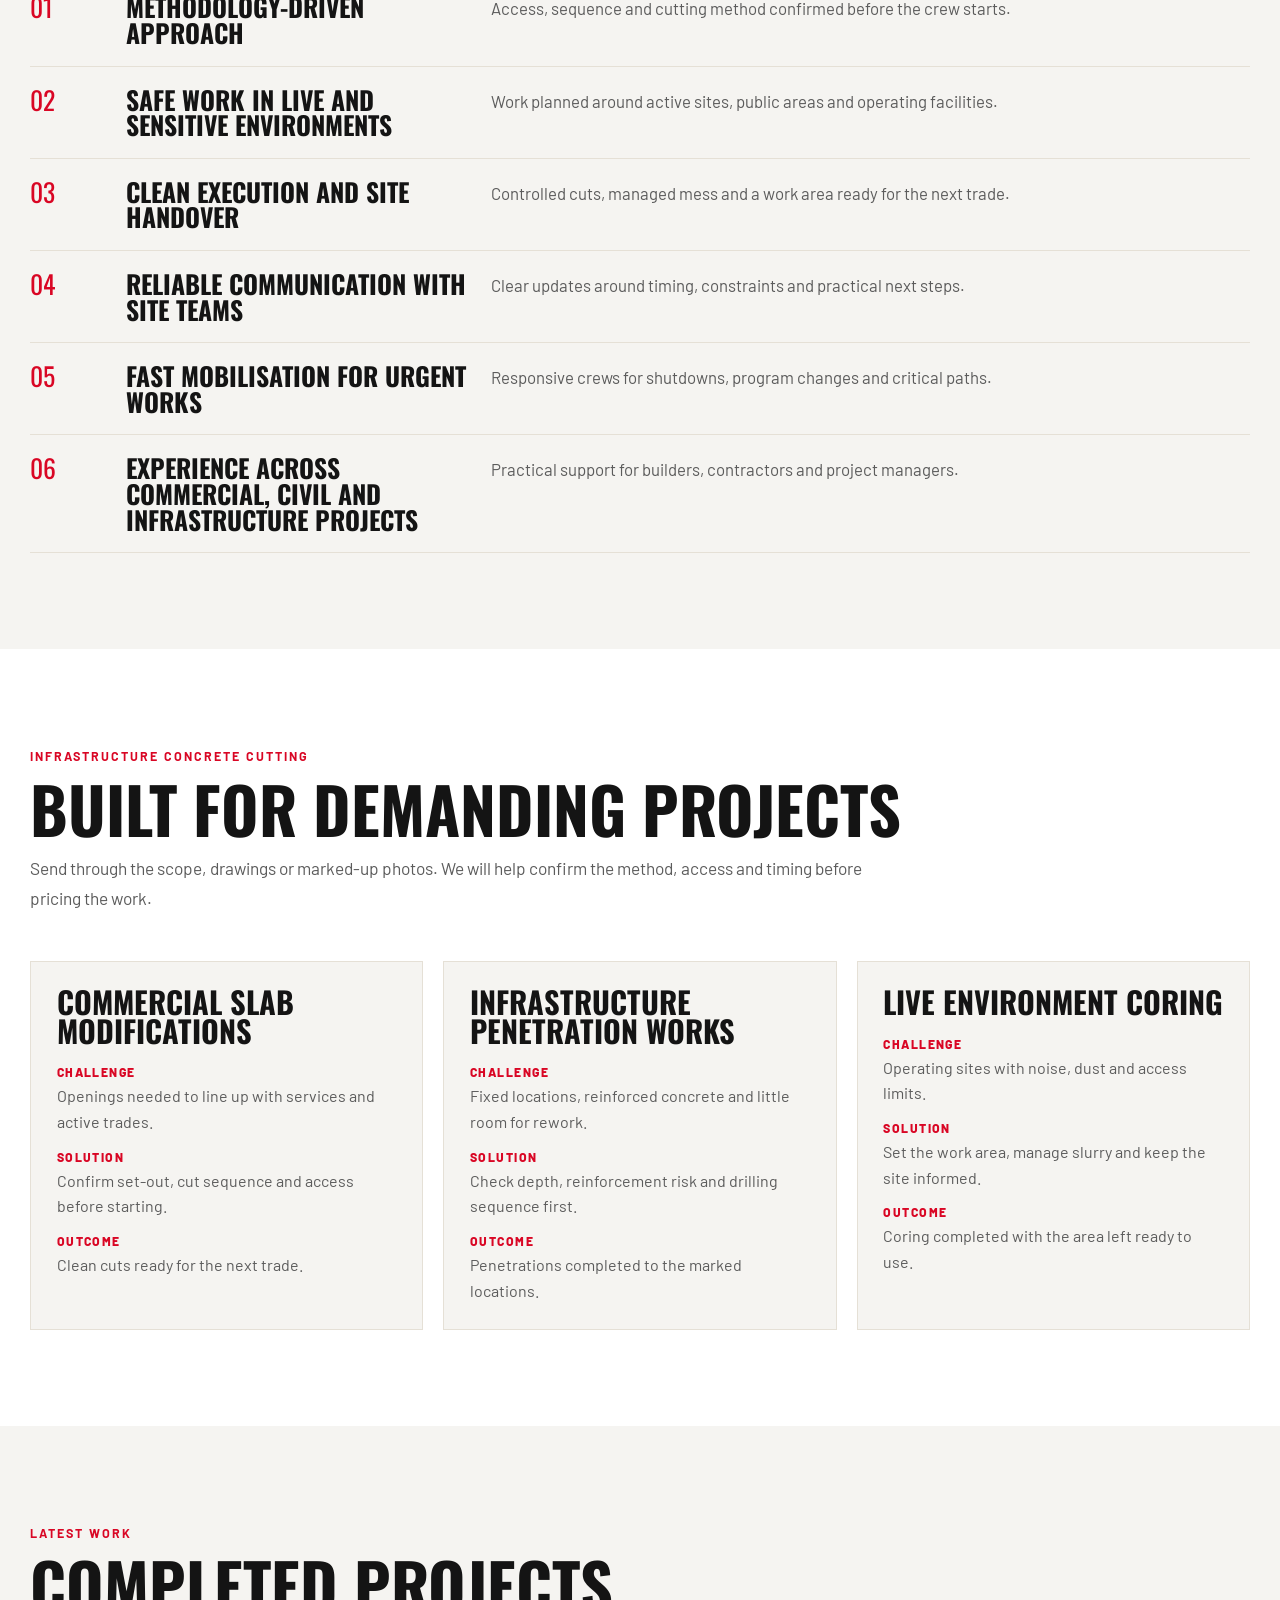
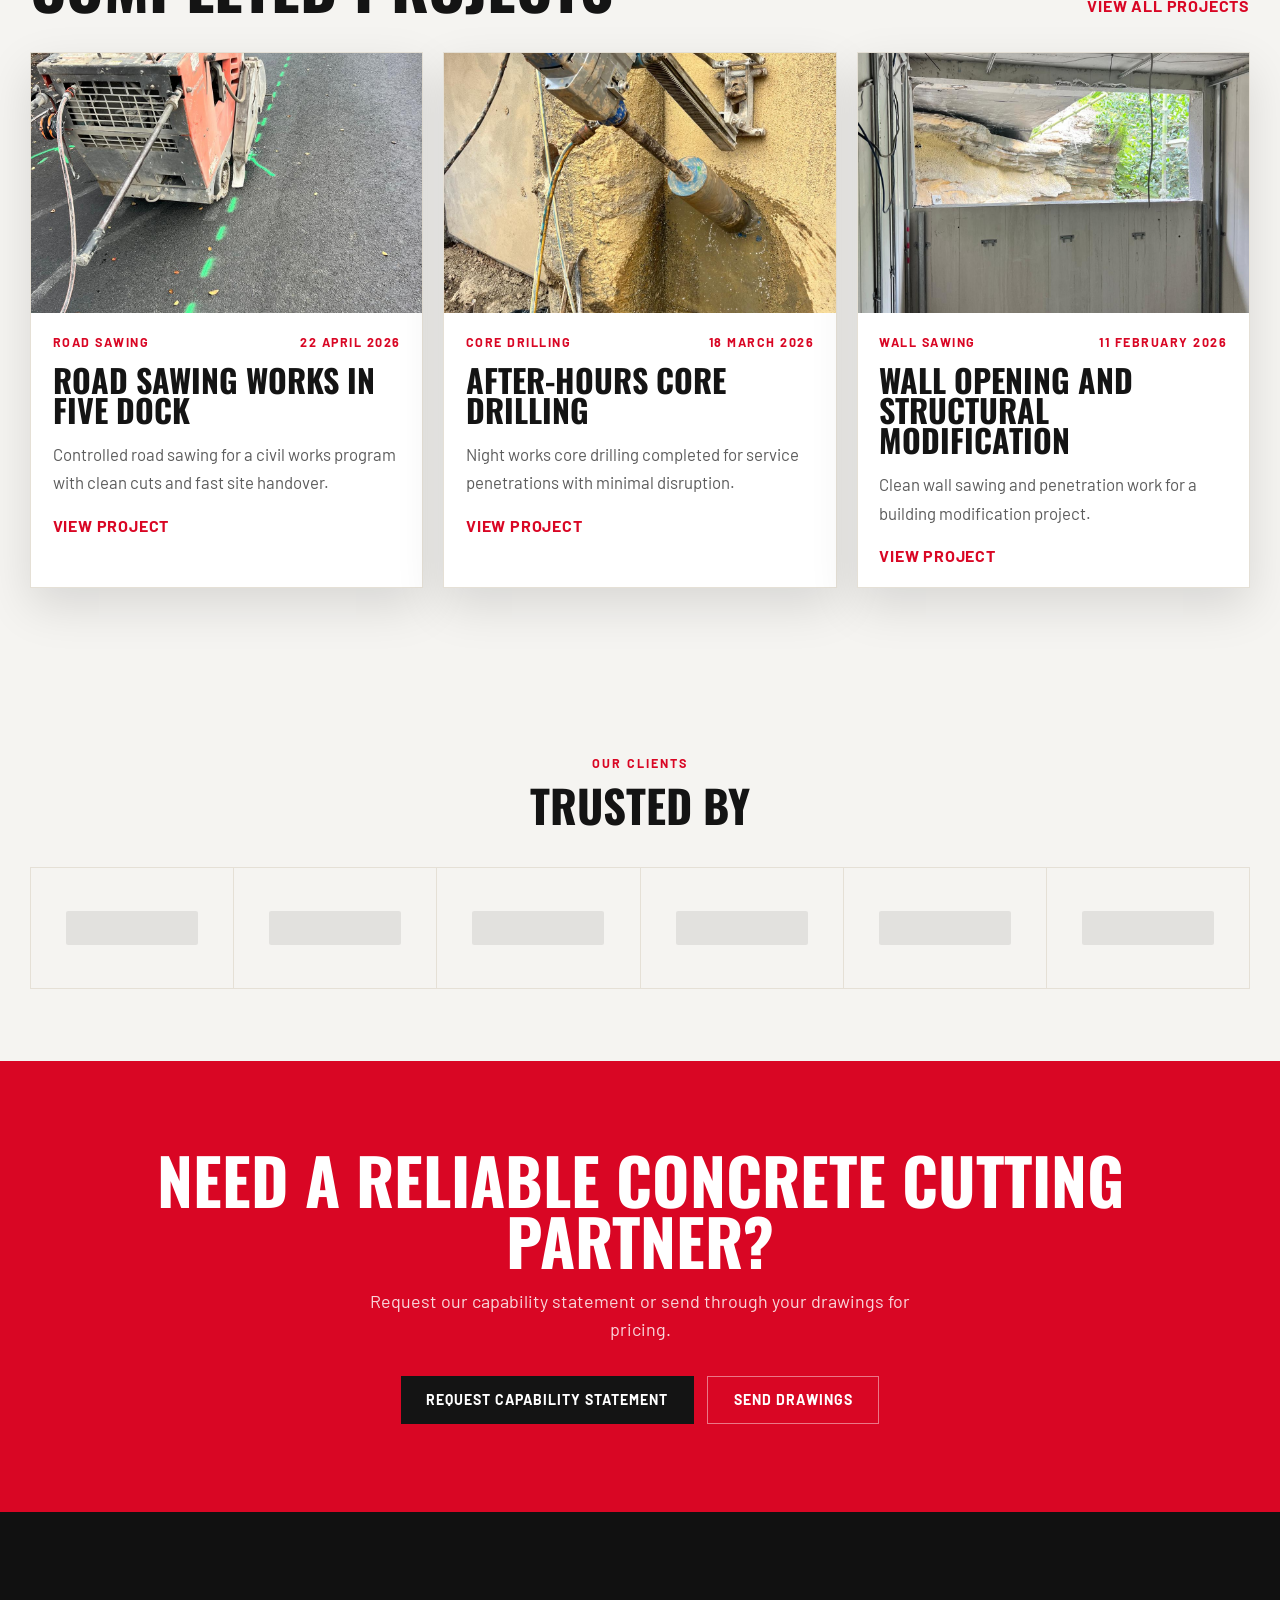
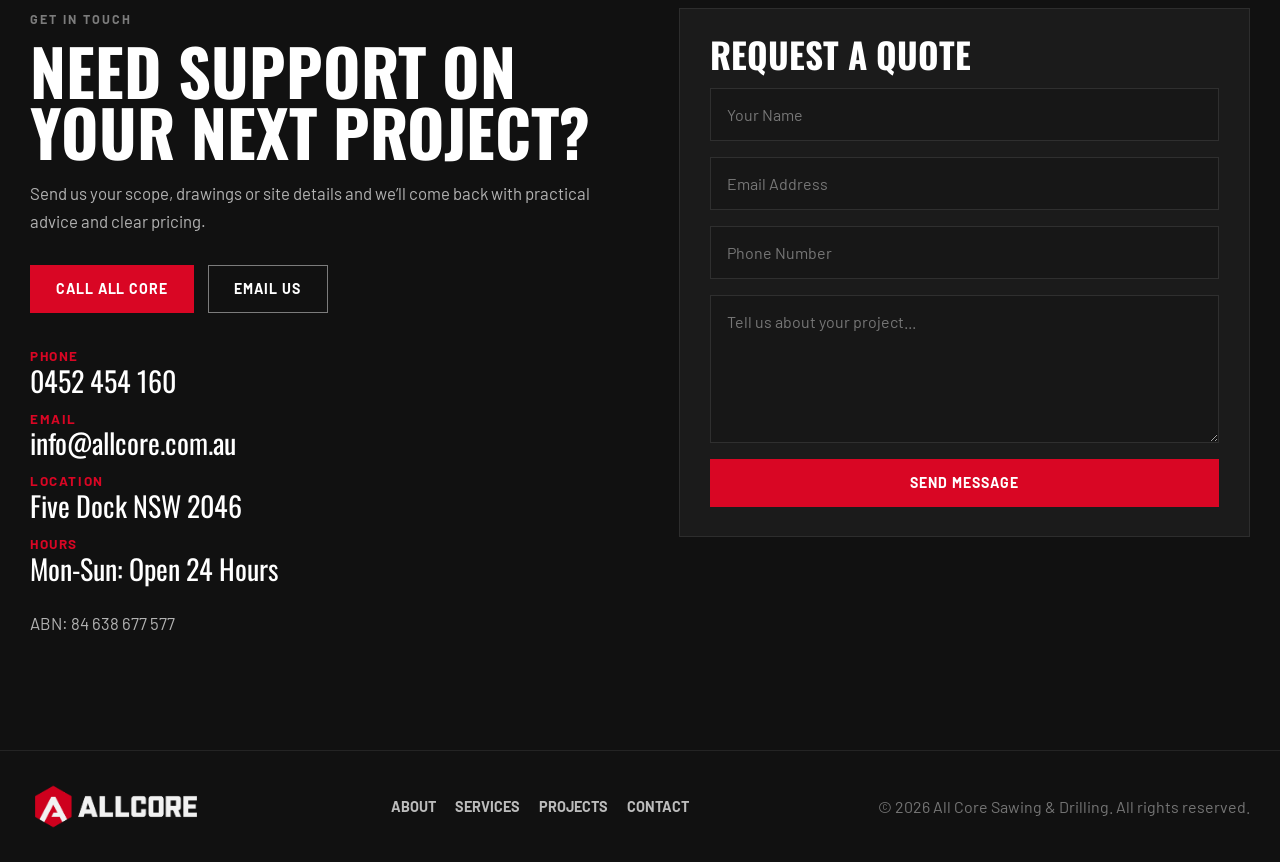
==== commit 41458667: "Add NSW service area wording" ====
--- a/index.html
+++ b/index.html
@@ -3,10 +3,10 @@
   <head>
     <meta charset="UTF-8" />
     <meta name="viewport" content="width=device-width, initial-scale=1.0" />
-    <title>Concrete Cutting Sydney | Core Drilling &amp; Concrete Sawing Sydney | ALL CORE</title>
+    <title>Concrete Cutting Sydney &amp; NSW | Core Drilling &amp; Concrete Sawing | ALL CORE</title>
     <meta
       name="description"
-      content="ALL CORE provides commercial concrete cutting, infrastructure concrete cutting, core drilling and concrete sawing across Sydney for builders, contractors and project teams."
+      content="ALL CORE provides commercial concrete cutting, infrastructure concrete cutting, core drilling and concrete sawing across Sydney and NSW for builders and contractors."
     />
     <link rel="preconnect" href="https://fonts.googleapis.com" />
     <link rel="preconnect" href="https://fonts.gstatic.com" crossorigin />
@@ -63,7 +63,7 @@
             <h1>Precision Cutting. Critical Projects.</h1>
             <p class="hero-lead">
               Concrete cutting, core drilling and sawing for commercial, civil and infrastructure sites
-              across Sydney.
+              across Sydney and NSW.
             </p>
             <div class="hero-actions">
               <a class="btn btn-red" href="#contact">Request a Quote</a>
@@ -75,7 +75,7 @@
 
       <section class="trust-bar" aria-label="All Core project credentials">
         <div class="wrap trust-grid">
-          <div class="trust-item"><span></span>Sydney Based</div>
+          <div class="trust-item"><span></span>Sydney &amp; NSW</div>
           <div class="trust-item"><span></span>10+ Years Industry Experience</div>
           <div class="trust-item"><span></span>Commercial &amp; Infrastructure Projects</div>
           <div class="trust-item"><span></span>Fully Insured</div>
@@ -86,7 +86,7 @@
       <section class="section about-section" id="about">
         <div class="wrap about-grid">
           <div class="about-body">
-            <span class="kicker">Concrete Cutting Sydney</span>
+            <span class="kicker">Concrete Cutting Sydney &amp; NSW</span>
             <h2 class="section-h">Built for commercial, civil and infrastructure work</h2>
             <p>
               ALL CORE works with builders and contractors who need accurate cutting, clean coring
@@ -107,7 +107,7 @@
             </div>
             <div class="stat-cell">
               <div class="stat-n">NSW</div>
-              <div class="stat-l">Sydney &amp; surrounds</div>
+              <div class="stat-l">Sydney &amp; NSW</div>
             </div>
             <div class="stat-cell">
               <div class="stat-n">100%</div>
@@ -122,7 +122,7 @@
           <div class="services-capability">
             <div class="services-intro">
               <div>
-                <span class="kicker">Core Drilling Sydney · Concrete Sawing Sydney</span>
+                <span class="kicker">Core Drilling Sydney &amp; NSW · Concrete Sawing Sydney &amp; NSW</span>
                 <h2 class="section-h">Services Built Around Site Requirements</h2>
               </div>
               <div class="services-intro-copy">
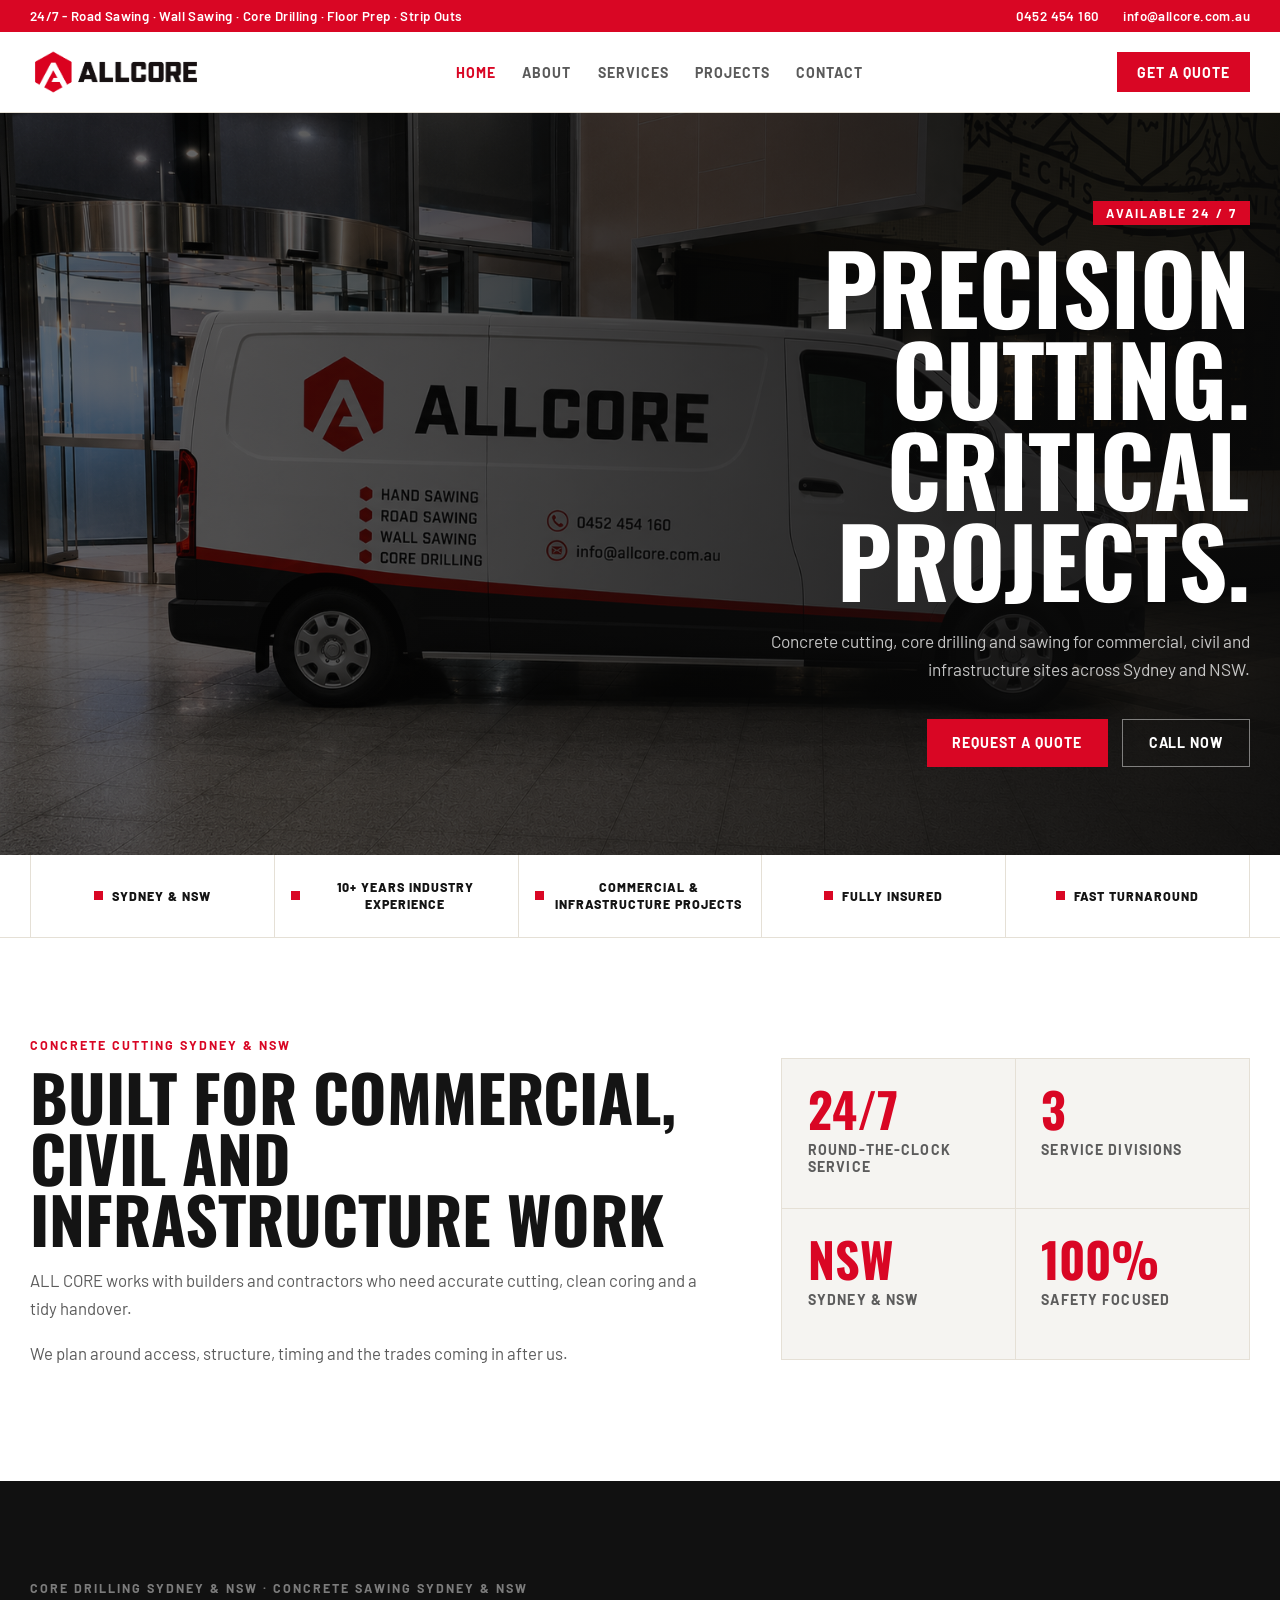
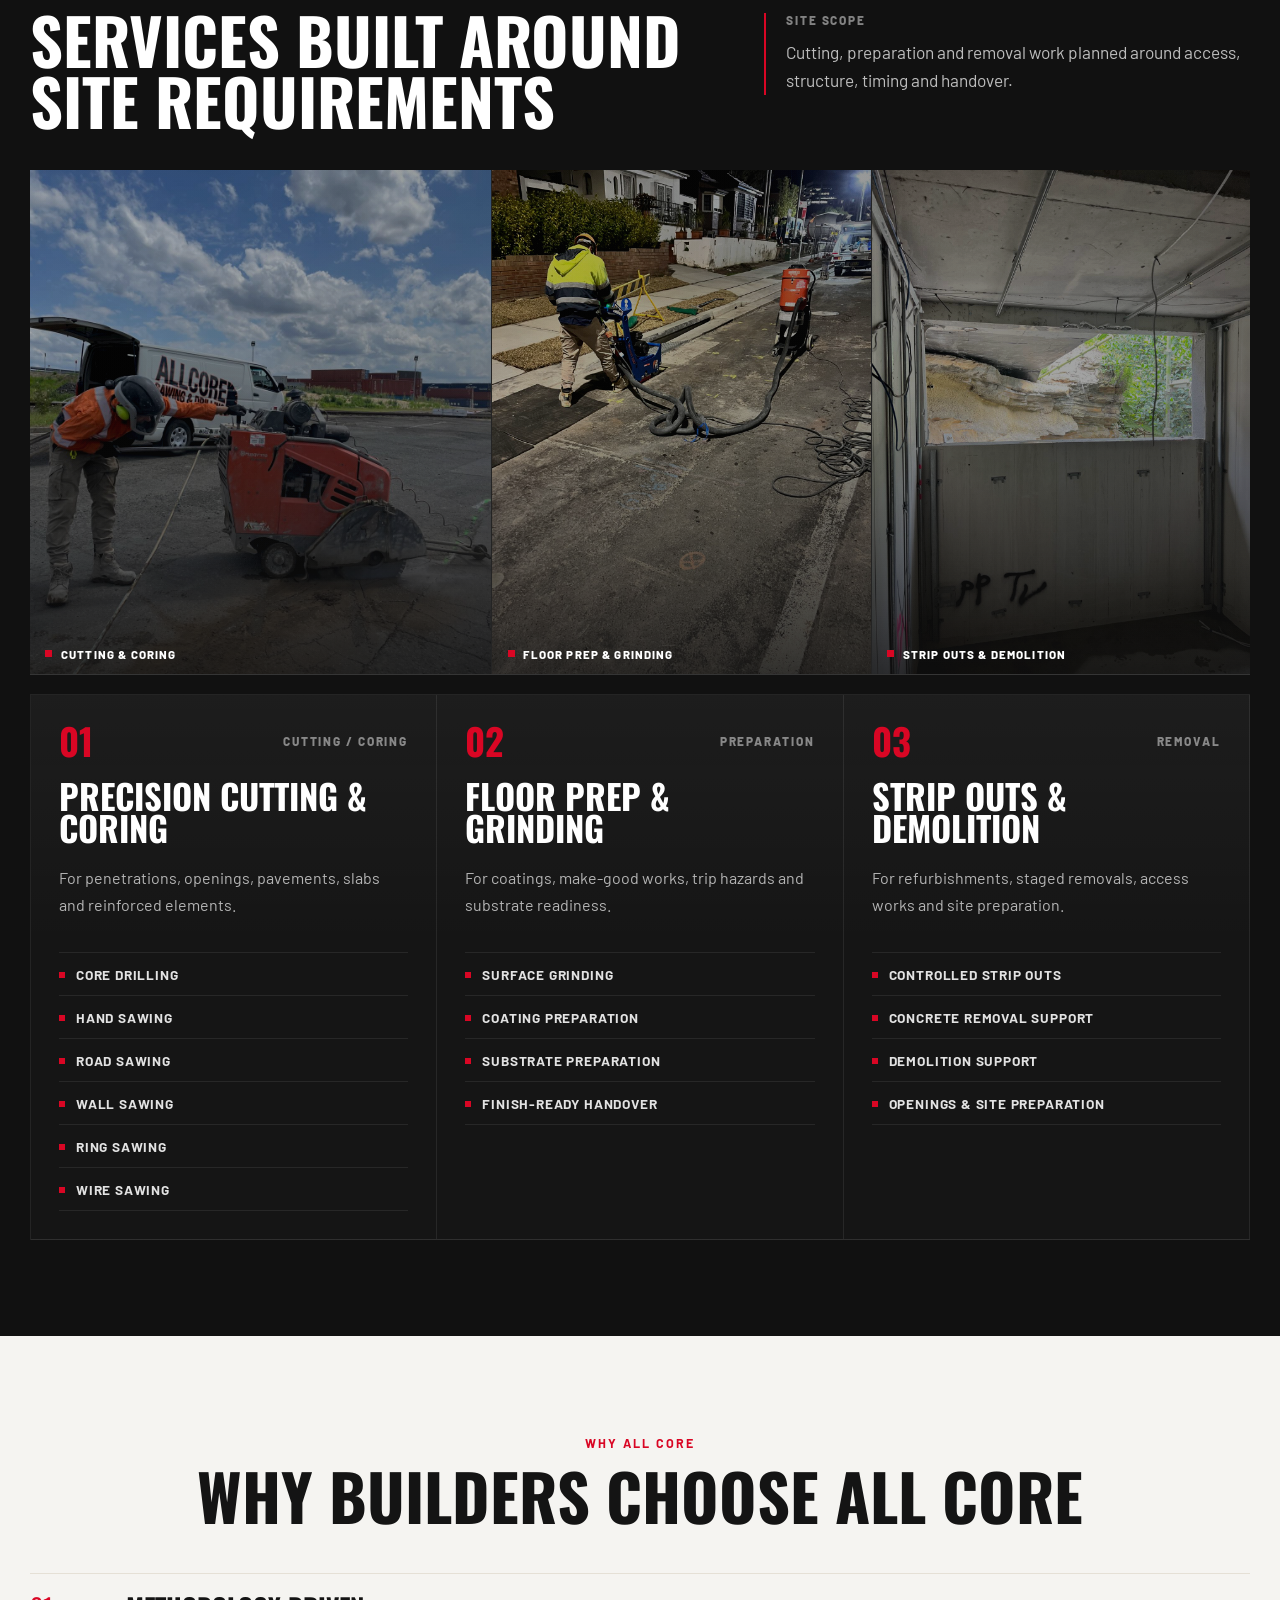
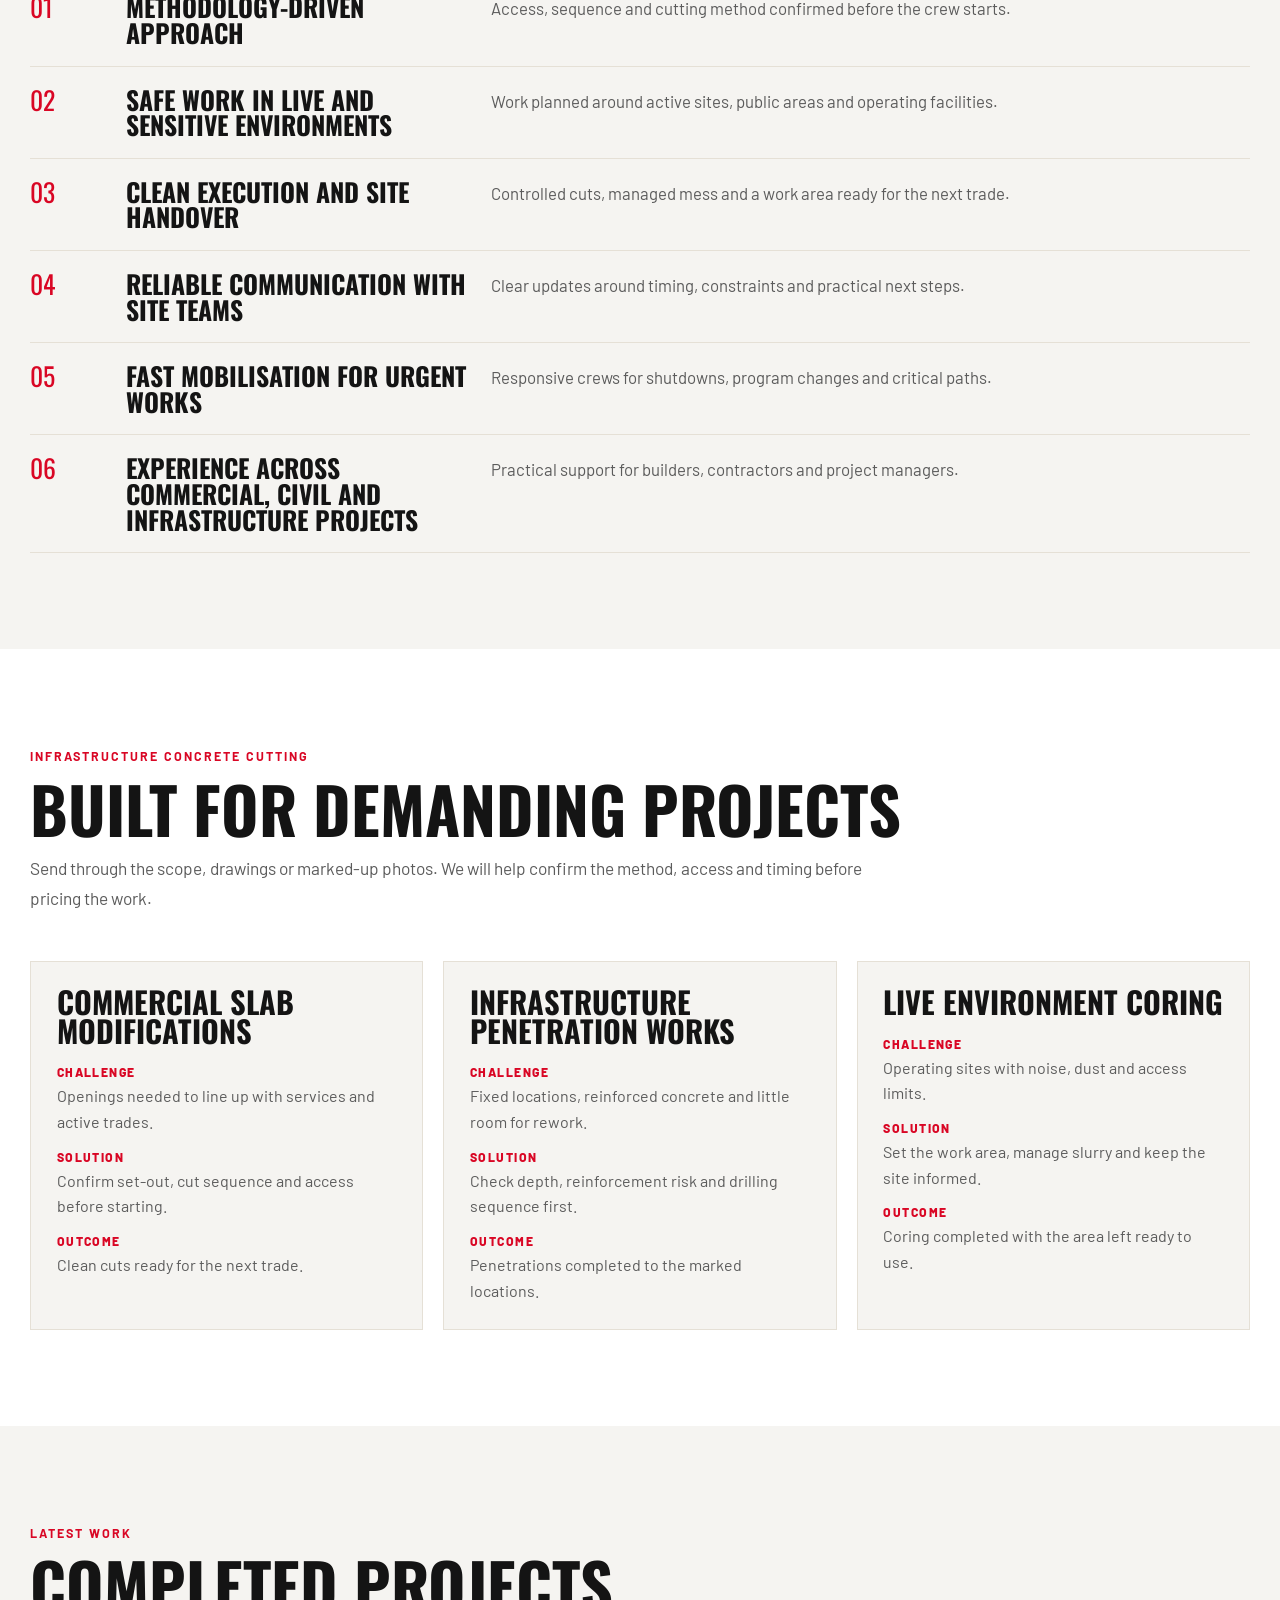
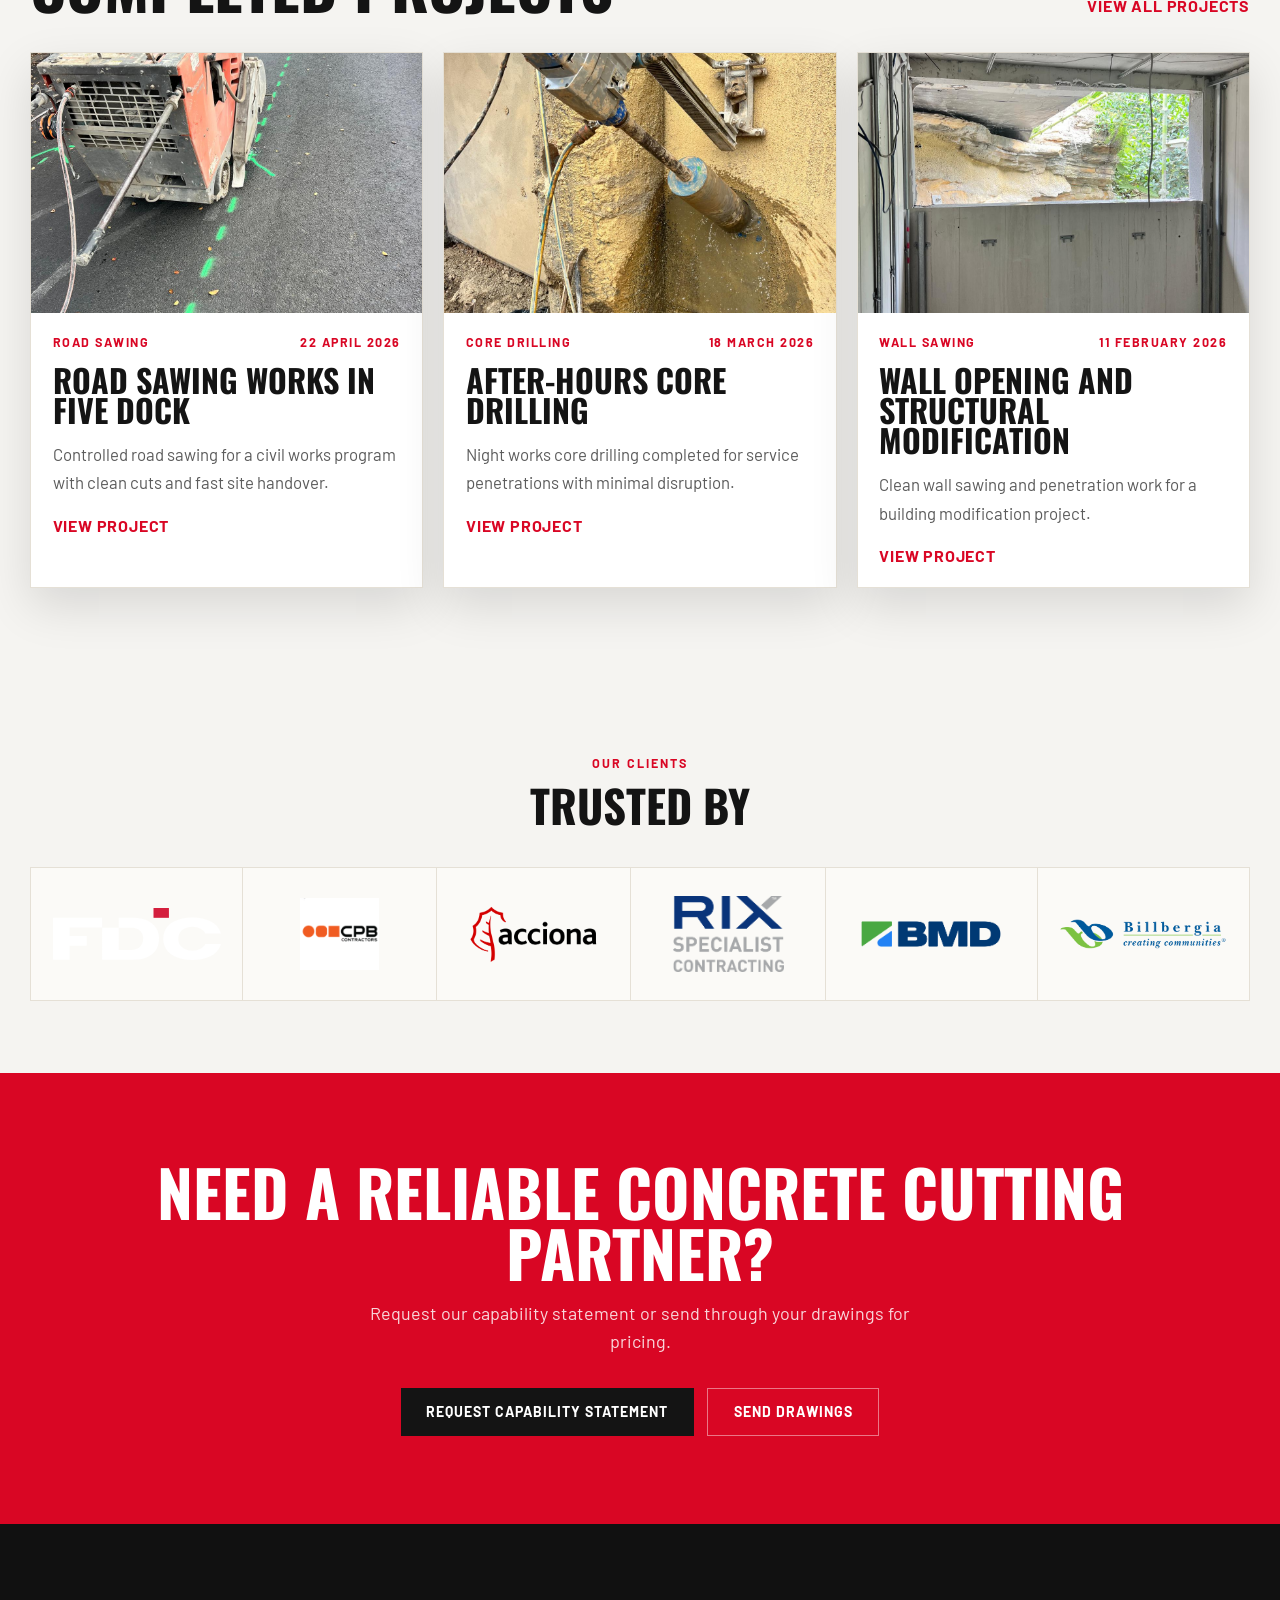
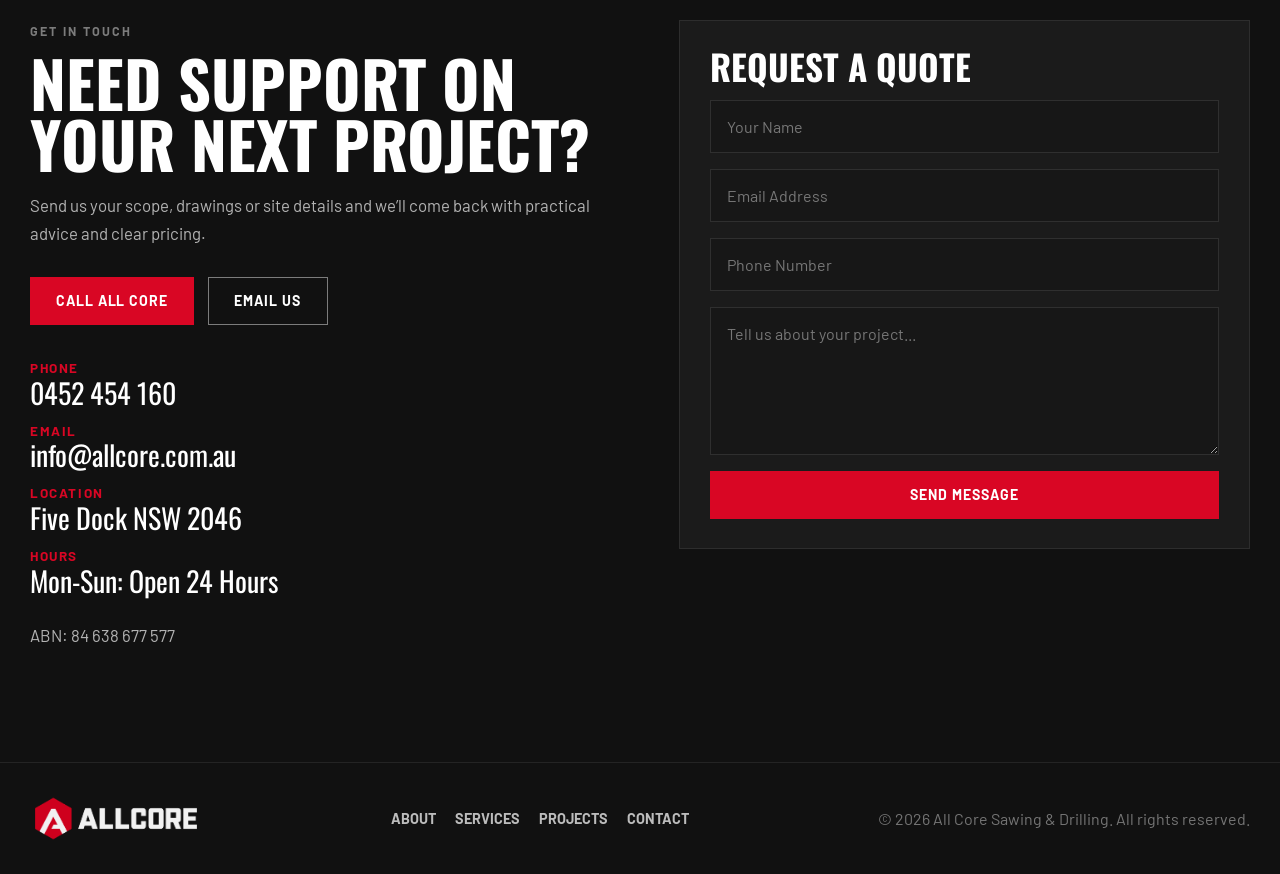
==== commit a3589bfa: "Add trusted client logos" ====
--- a/index.html
+++ b/index.html
@@ -298,13 +298,41 @@
         <div class="wrap clients-inner">
           <span class="kicker">Our Clients</span>
           <h2 class="section-h">Trusted By</h2>
-          <div class="clients-row" aria-label="Client logo placeholders">
-            <div class="client-cell"><div class="client-ph"></div></div>
-            <div class="client-cell"><div class="client-ph"></div></div>
-            <div class="client-cell"><div class="client-ph"></div></div>
-            <div class="client-cell"><div class="client-ph"></div></div>
-            <div class="client-cell"><div class="client-ph"></div></div>
-            <div class="client-cell"><div class="client-ph"></div></div>
+          <div class="clients-row" aria-label="Client logos">
+            <div class="client-cell">
+              <img class="client-logo client-logo-fdc" src="./public/assets/clients/fdc-logo.svg" alt="FDC" />
+            </div>
+            <div class="client-cell">
+              <img
+                class="client-logo client-logo-cpb"
+                src="./public/assets/clients/cpb-contractors-logo.png"
+                alt="CPB Contractors"
+              />
+            </div>
+            <div class="client-cell">
+              <img
+                class="client-logo client-logo-acciona"
+                src="./public/assets/clients/acciona-logo.png"
+                alt="Acciona"
+              />
+            </div>
+            <div class="client-cell">
+              <img
+                class="client-logo client-logo-rix"
+                src="./public/assets/clients/rix-specialist-contracting-logo.webp"
+                alt="RIX Specialist Contracting"
+              />
+            </div>
+            <div class="client-cell">
+              <img class="client-logo client-logo-bmd" src="./public/assets/clients/bmd-logo.png" alt="BMD" />
+            </div>
+            <div class="client-cell">
+              <img
+                class="client-logo client-logo-billbergia"
+                src="./public/assets/clients/billbergia-logo.png"
+                alt="Billbergia"
+              />
+            </div>
           </div>
         </div>
       </section>
@@ -359,6 +387,7 @@
             <input type="hidden" name="access_key" value="3eda30ff-a8ad-4b15-b7f6-4042c3f30ea9" />
             <input type="hidden" name="subject" value="New quote request from ALL CORE website" />
             <input type="hidden" name="from_name" value="ALL CORE Website" />
+            <input type="hidden" name="redirect" value="https://rperac.github.io/allcore-website/thank-you.html" />
             <input type="checkbox" name="botcheck" class="form-botcheck" tabindex="-1" autocomplete="off" />
             <input type="text" name="name" placeholder="Your Name" autocomplete="name" required />
             <input type="email" name="email" placeholder="Email Address" required />
--- a/styles.css
+++ b/styles.css
@@ -839,16 +839,34 @@
   display: flex;
   align-items: center;
   justify-content: center;
-  min-height: 120px;
-  background: var(--bg);
-}
-
-.client-ph {
-  width: 72%;
+  min-height: 132px;
+  padding: 1.35rem;
+  background: #fbfaf7;
+}
+
+.client-logo {
+  width: auto;
+  height: auto;
+  max-width: 150px;
+  max-height: 58px;
+  object-fit: contain;
+}
+
+.client-logo-fdc,
+.client-logo-acciona,
+.client-logo-bmd,
+.client-logo-billbergia {
+  max-width: 168px;
+}
+
+.client-logo-cpb {
+  max-width: 128px;
+  max-height: 72px;
+}
+
+.client-logo-rix {
   max-width: 132px;
-  height: 34px;
-  background: rgba(0, 0, 0, 0.08);
-  border-radius: 2px;
+  max-height: 76px;
 }
 
 .cta-section {
@@ -1061,6 +1079,48 @@
   margin: 0;
   font-family: "Oswald", sans-serif;
   text-transform: uppercase;
+}
+
+.thank-section {
+  min-height: 62vh;
+  display: flex;
+  align-items: center;
+  padding: 6rem 0;
+  background:
+    linear-gradient(135deg, rgba(217, 6, 36, 0.18), transparent 32%),
+    var(--dark);
+  color: #fff;
+}
+
+.thank-inner {
+  display: flex;
+  justify-content: center;
+}
+
+.thank-card {
+  width: min(100%, 780px);
+  padding: clamp(2rem, 5vw, 4rem);
+  background: rgba(27, 27, 27, 0.96);
+  border: 1px solid var(--line);
+}
+
+.thank-card .page-title {
+  font-size: clamp(2.8rem, 7vw, 5.4rem);
+}
+
+.thank-card p {
+  max-width: 39rem;
+  margin: 1.35rem 0 0;
+  color: rgba(255, 255, 255, 0.72);
+  font-size: 1.08rem;
+  line-height: 1.65;
+}
+
+.thank-actions {
+  display: flex;
+  gap: 0.85rem;
+  flex-wrap: wrap;
+  margin-top: 2rem;
 }
 
 .footer {
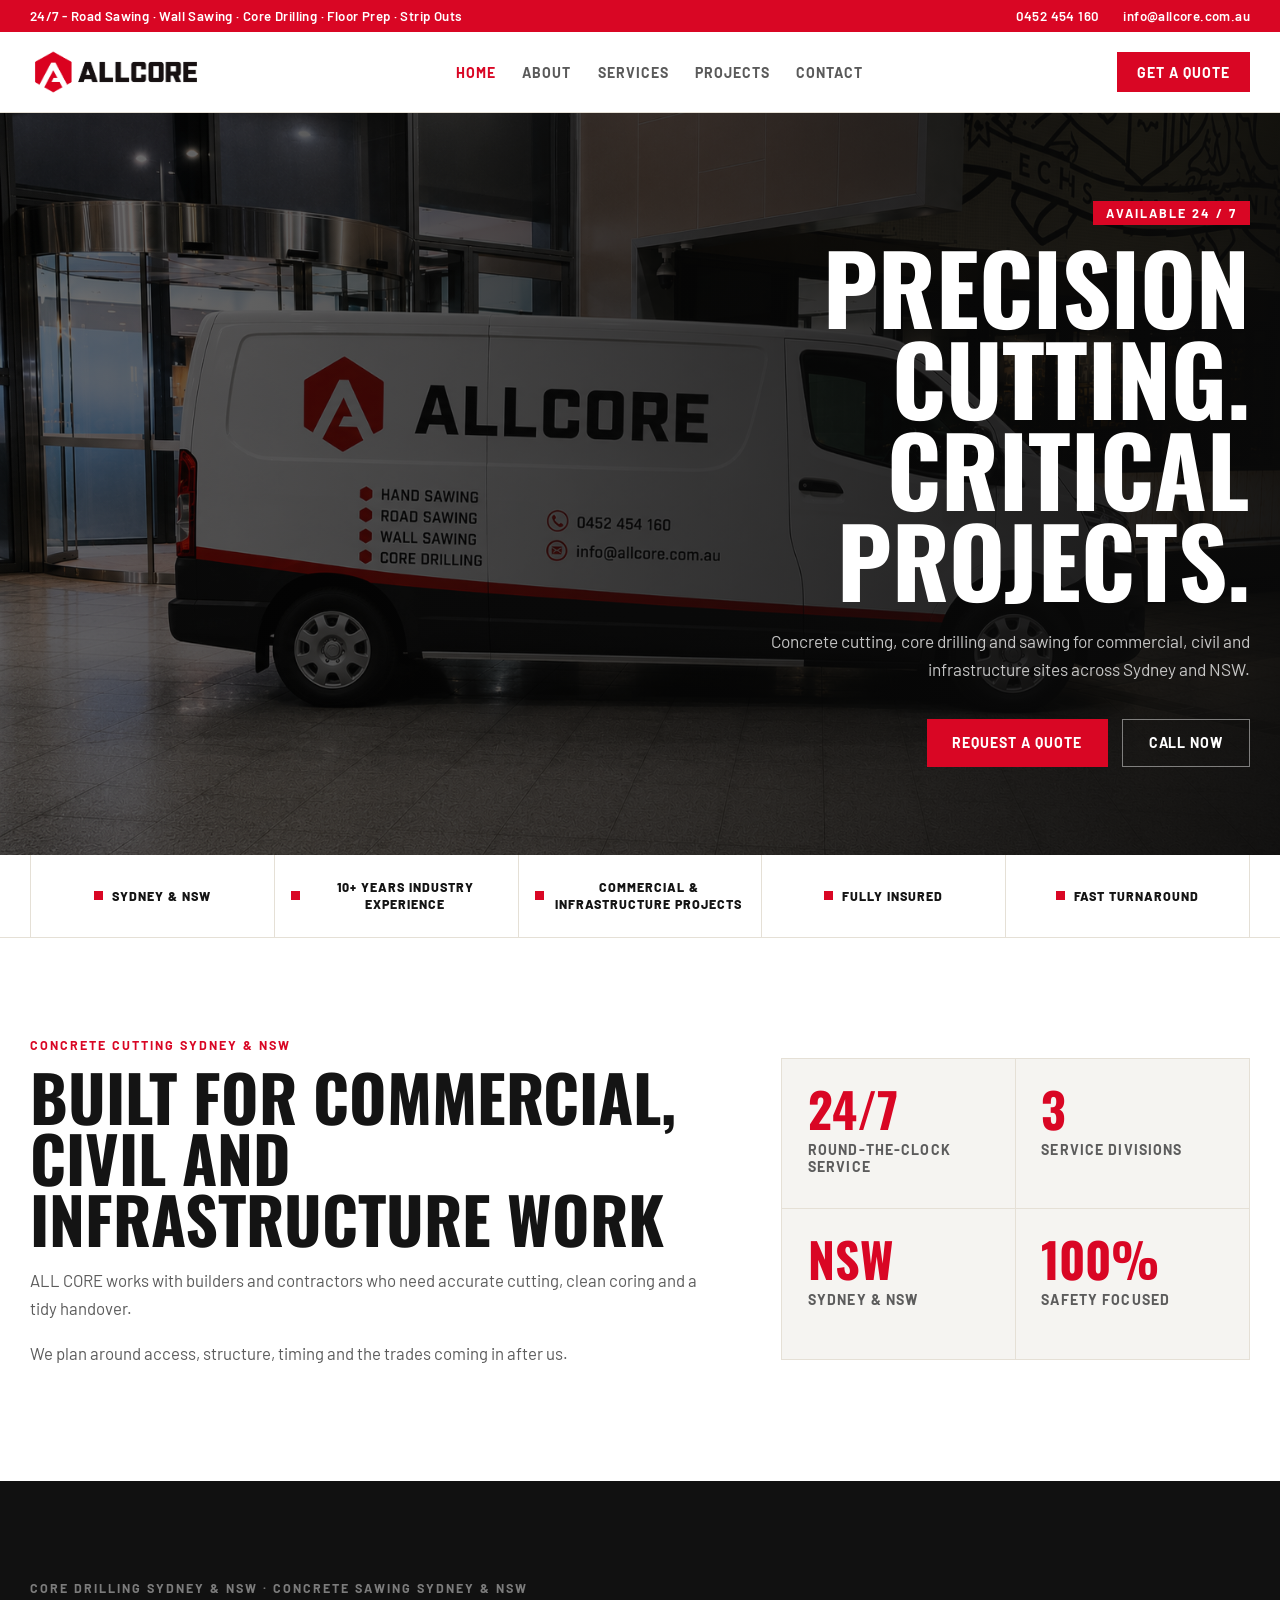
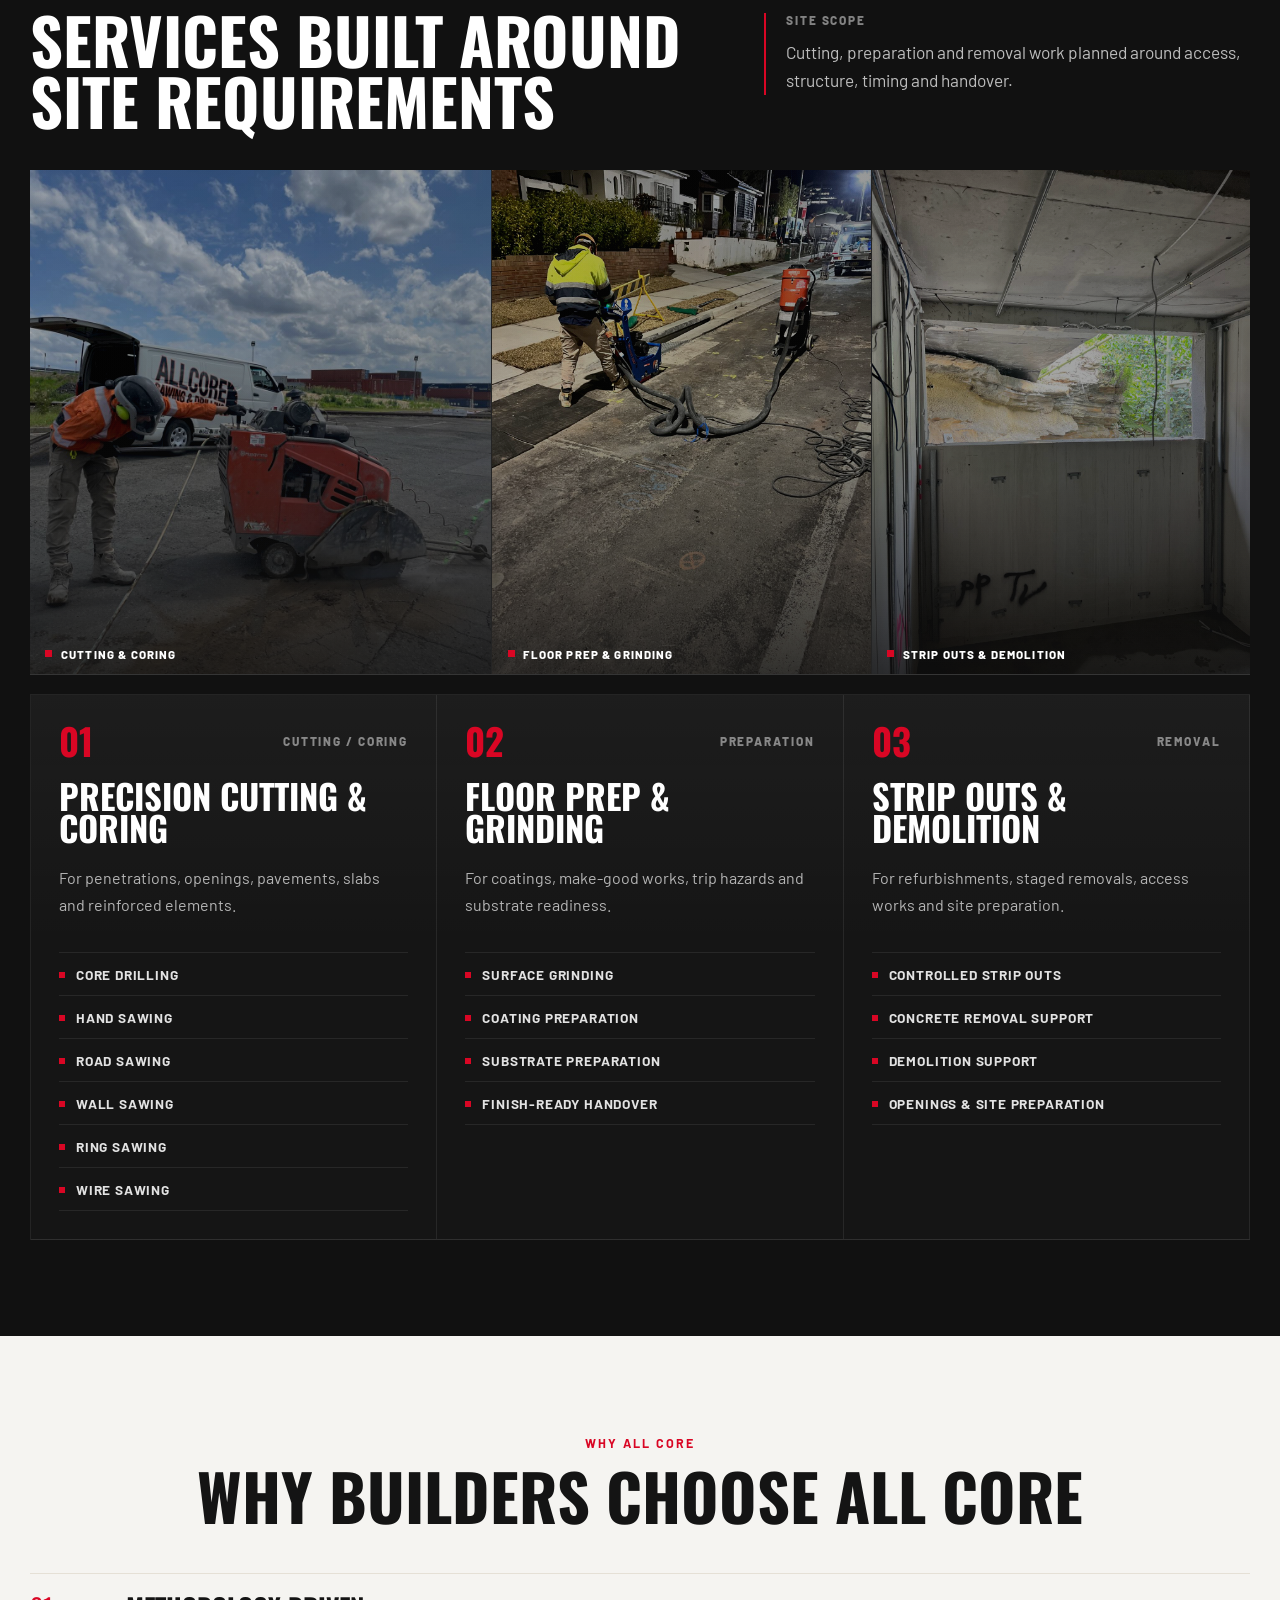
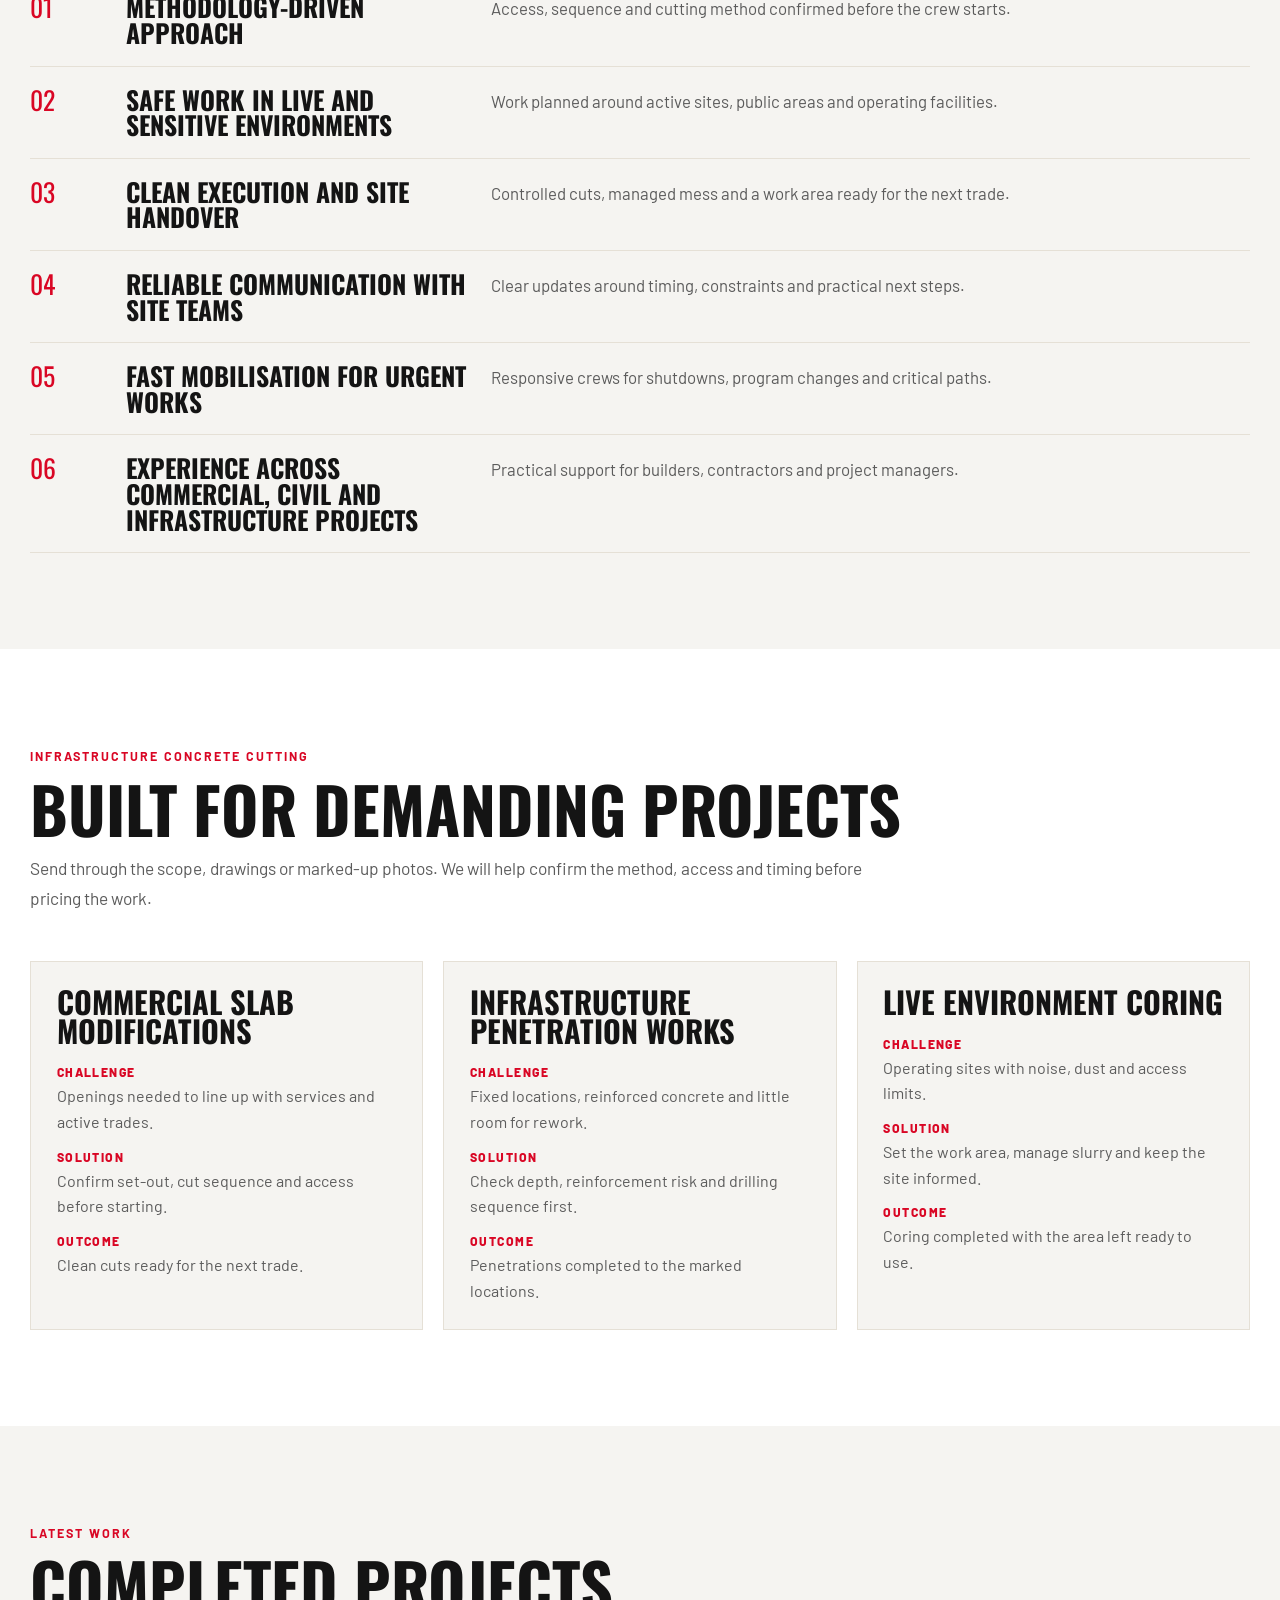
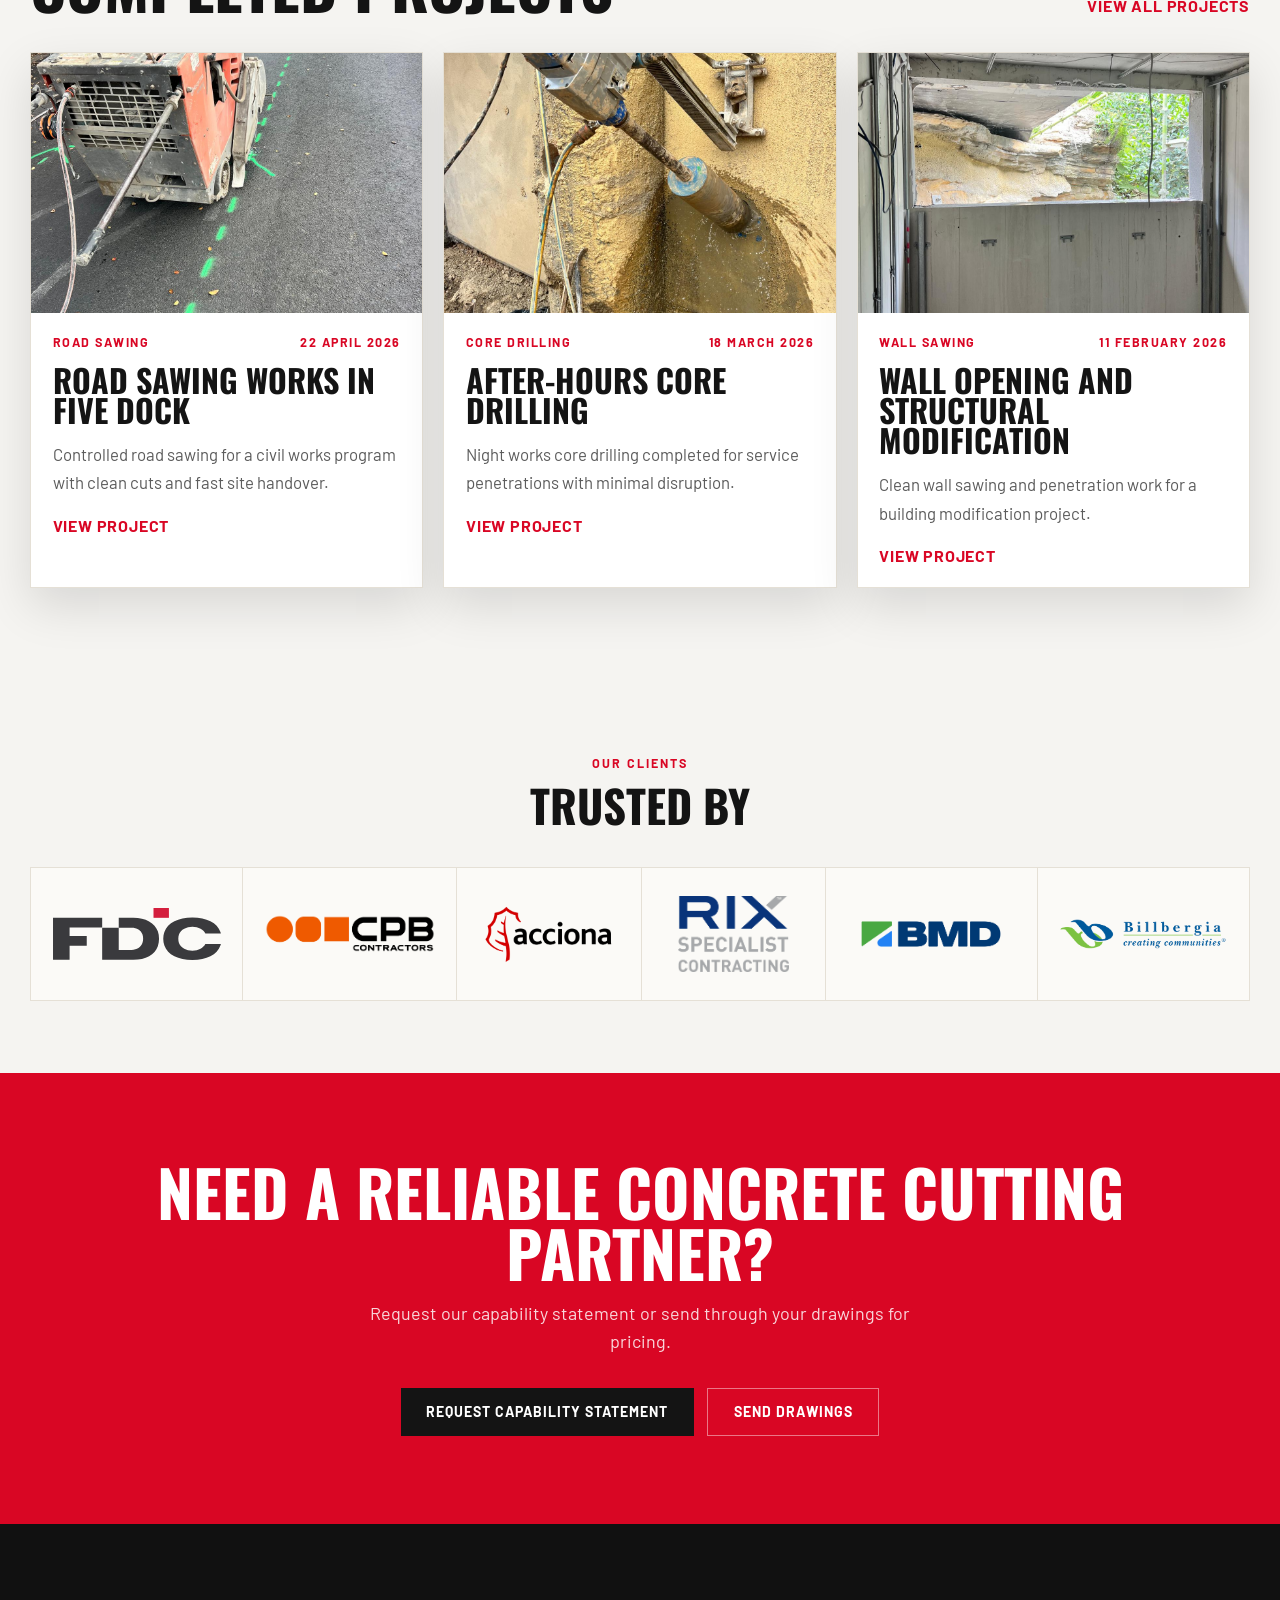
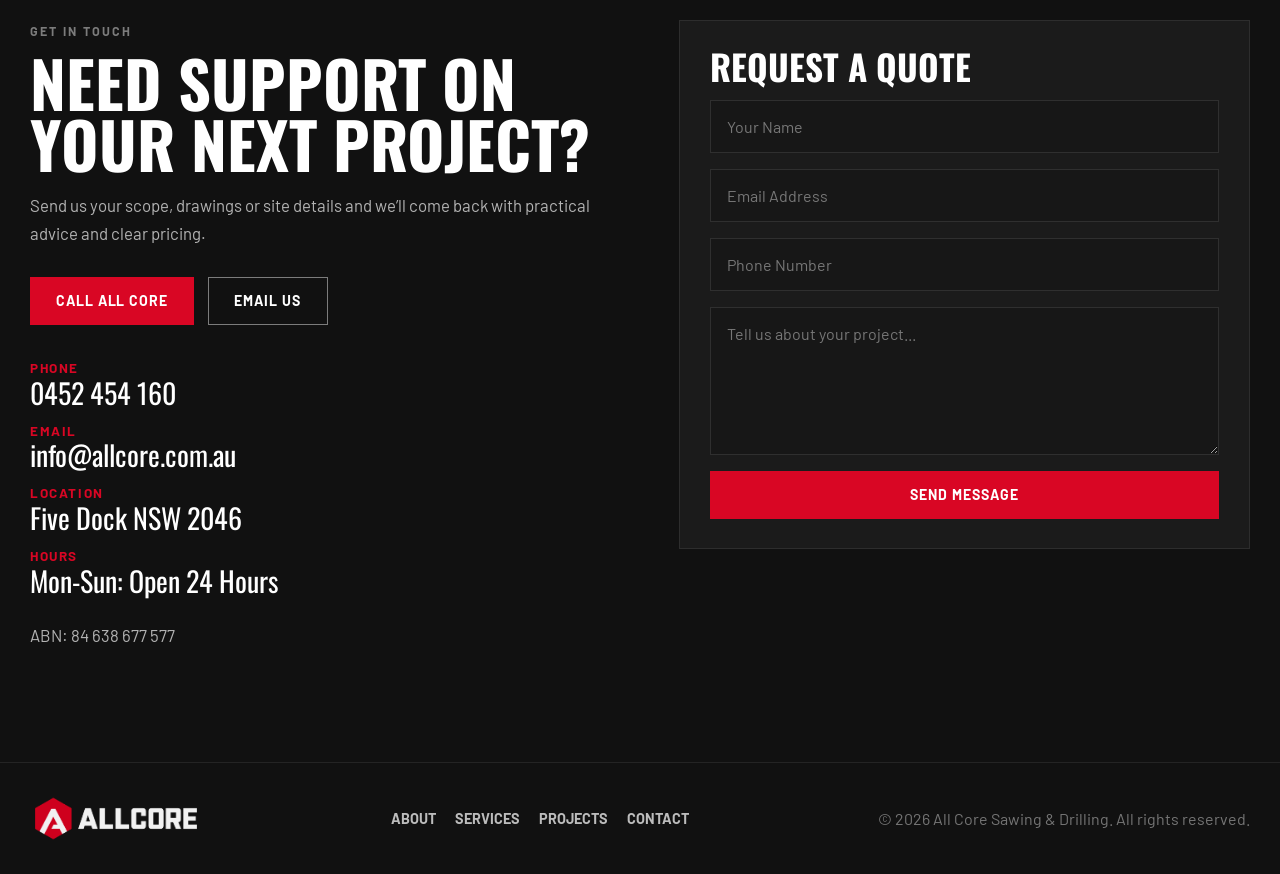
==== commit e31fa66b: "Update FDC and CPB client logos" ====
--- a/index.html
+++ b/index.html
@@ -305,7 +305,7 @@
             <div class="client-cell">
               <img
                 class="client-logo client-logo-cpb"
-                src="./public/assets/clients/cpb-contractors-logo.png"
+                src="./public/assets/clients/cpb-contractors-logo.webp"
                 alt="CPB Contractors"
               />
             </div>
--- a/styles.css
+++ b/styles.css
@@ -860,8 +860,8 @@
 }
 
 .client-logo-cpb {
-  max-width: 128px;
-  max-height: 72px;
+  max-width: 170px;
+  max-height: 56px;
 }
 
 .client-logo-rix {
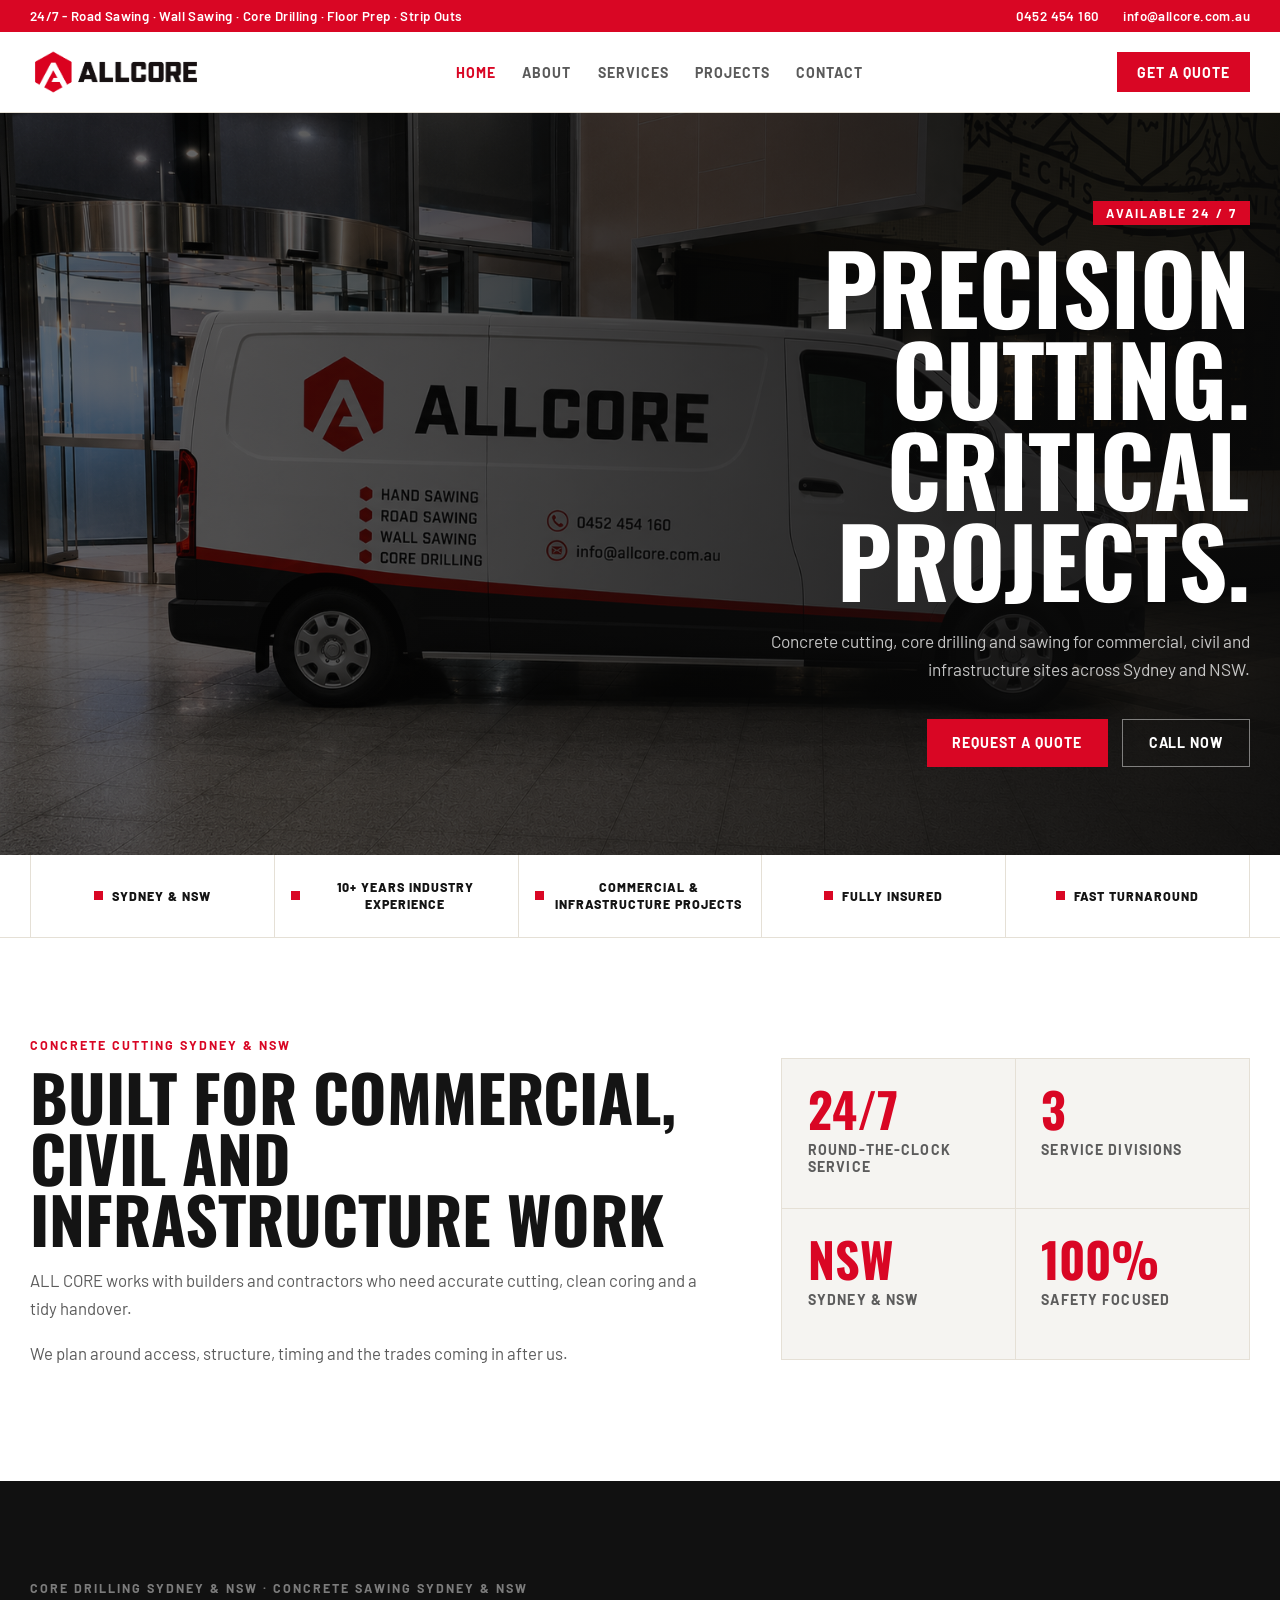
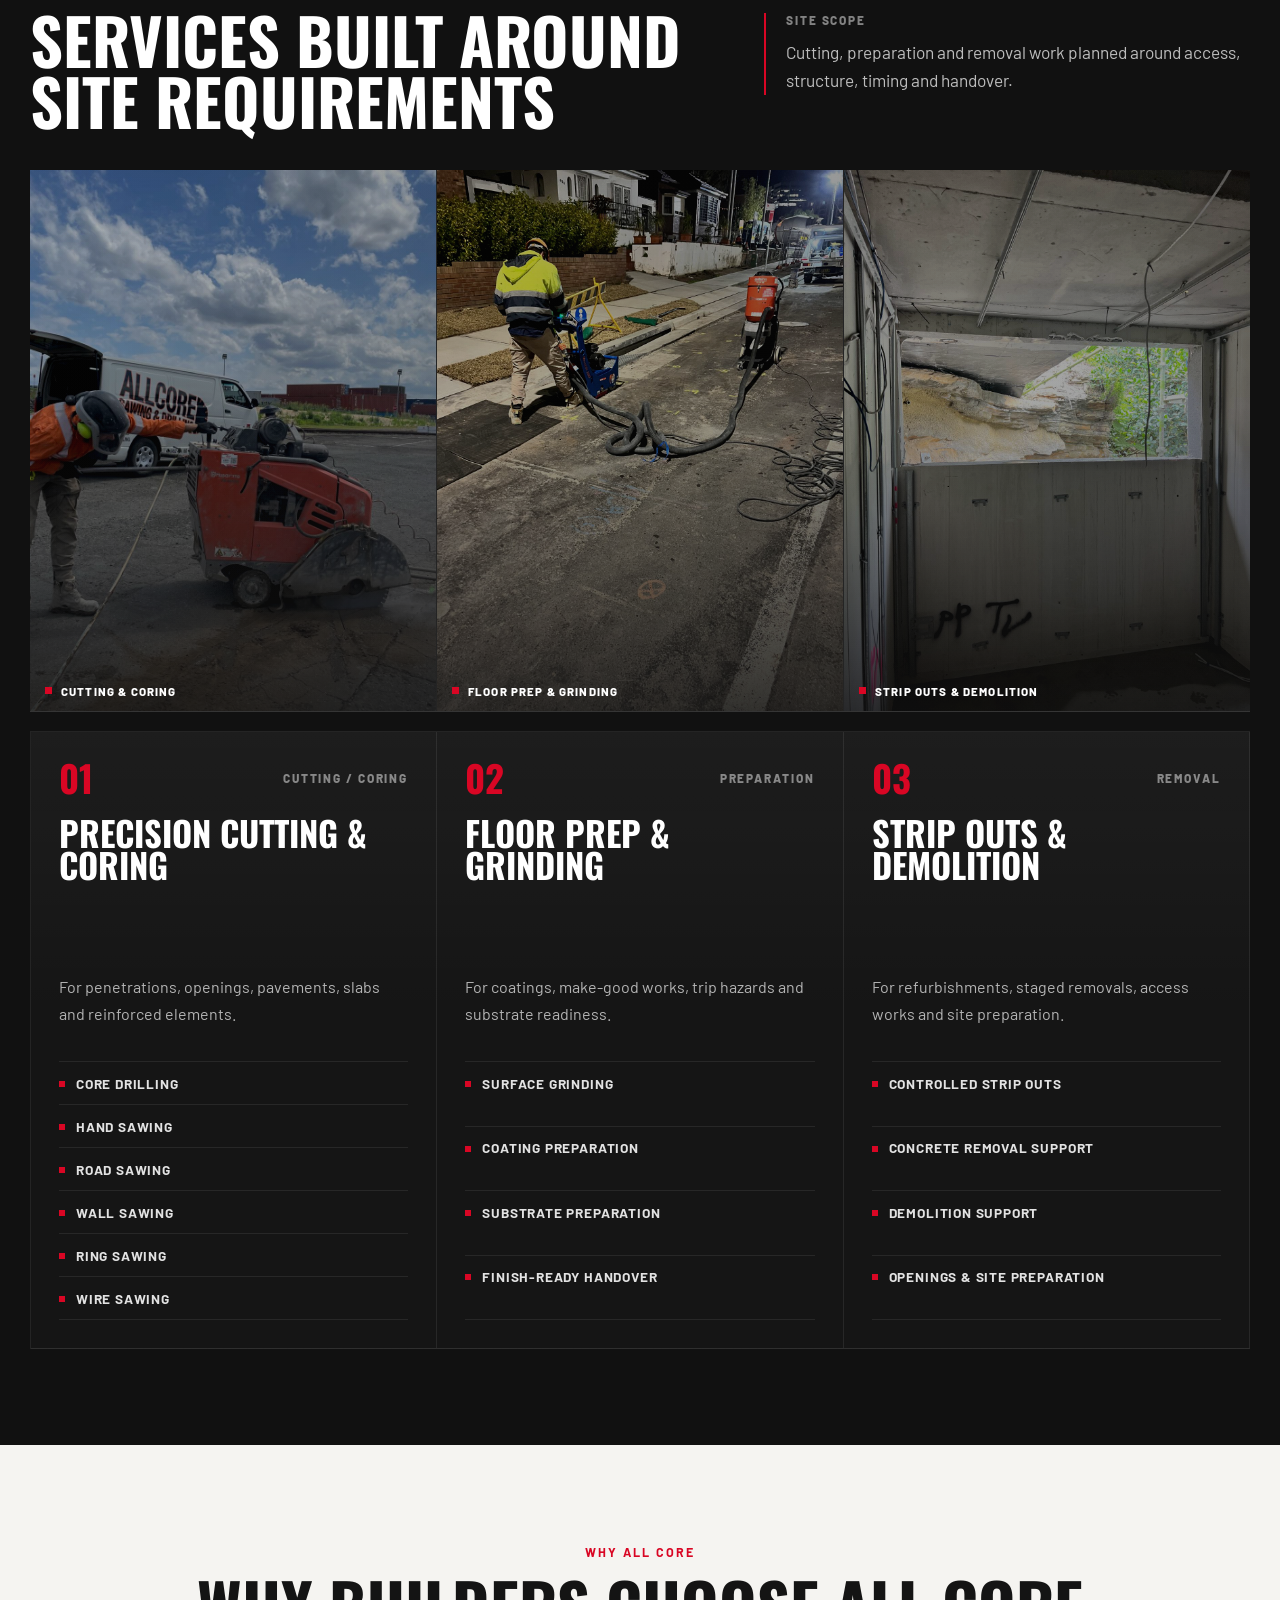
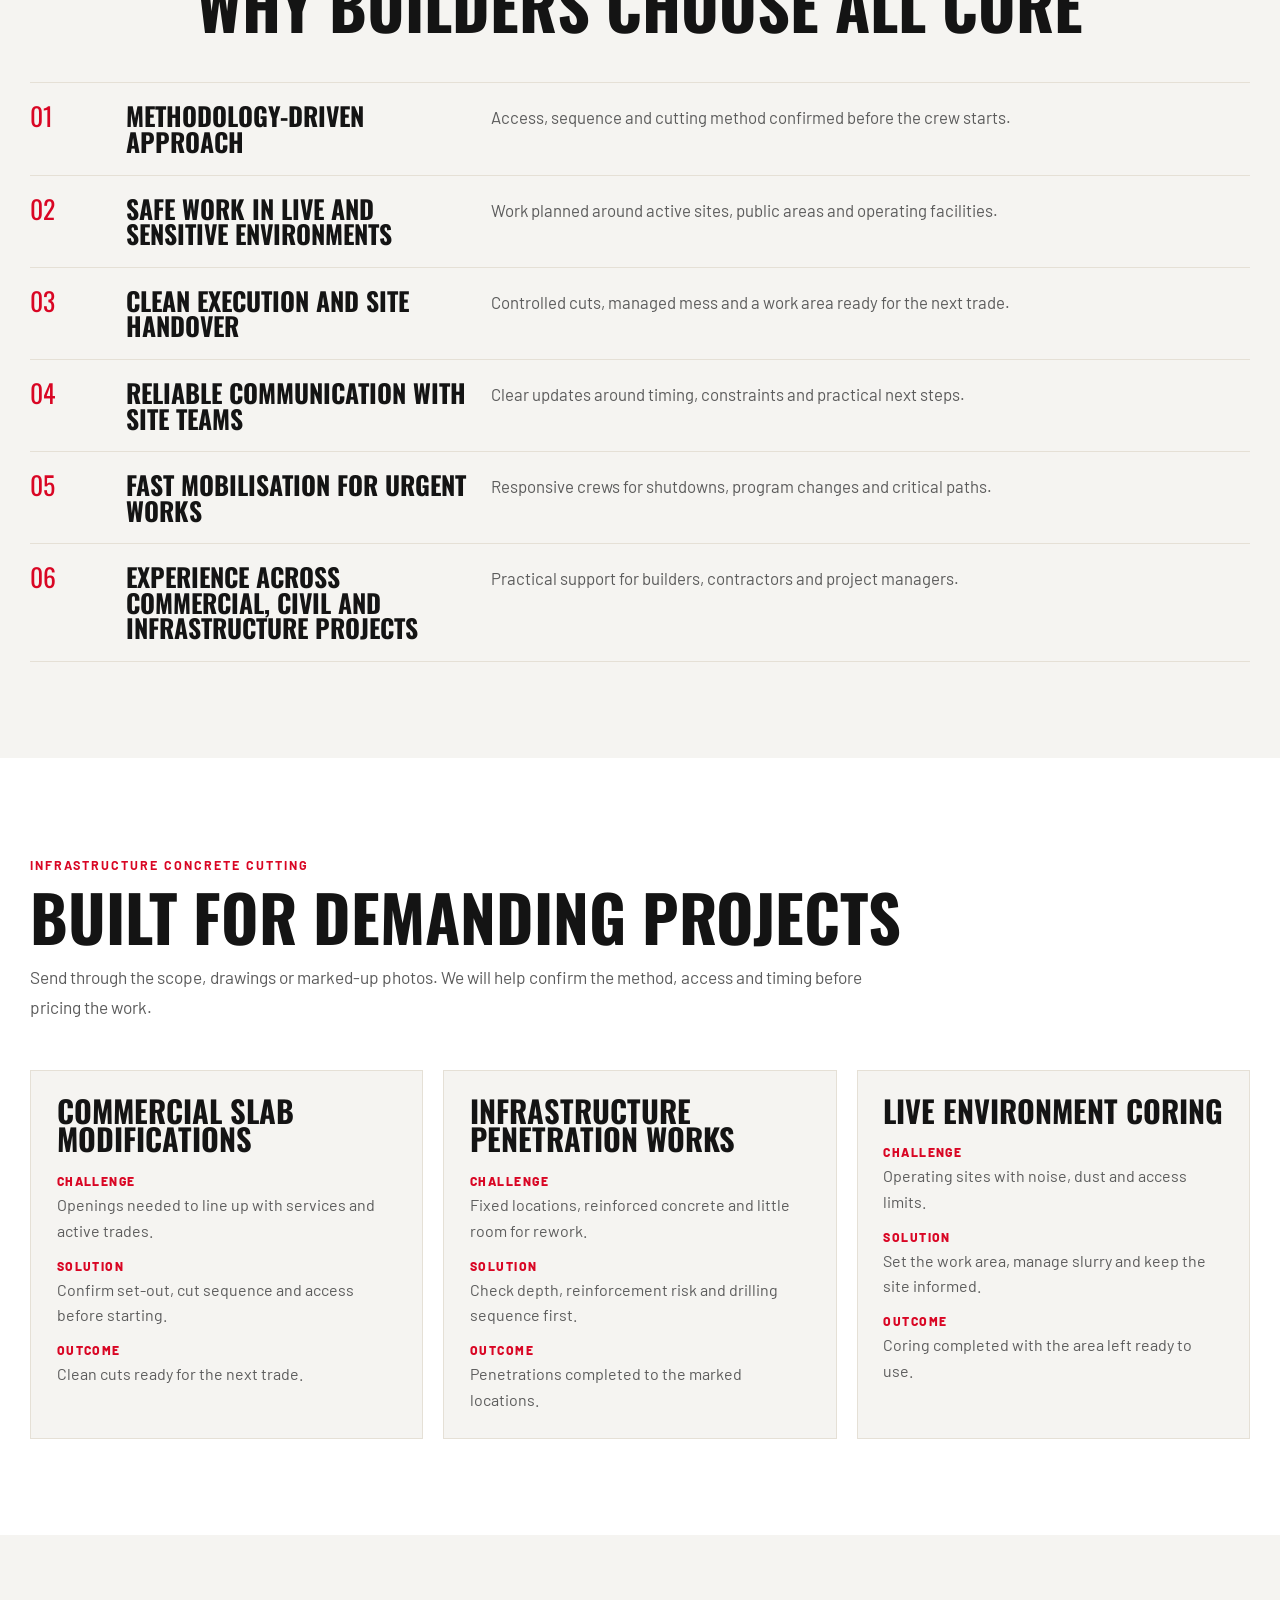
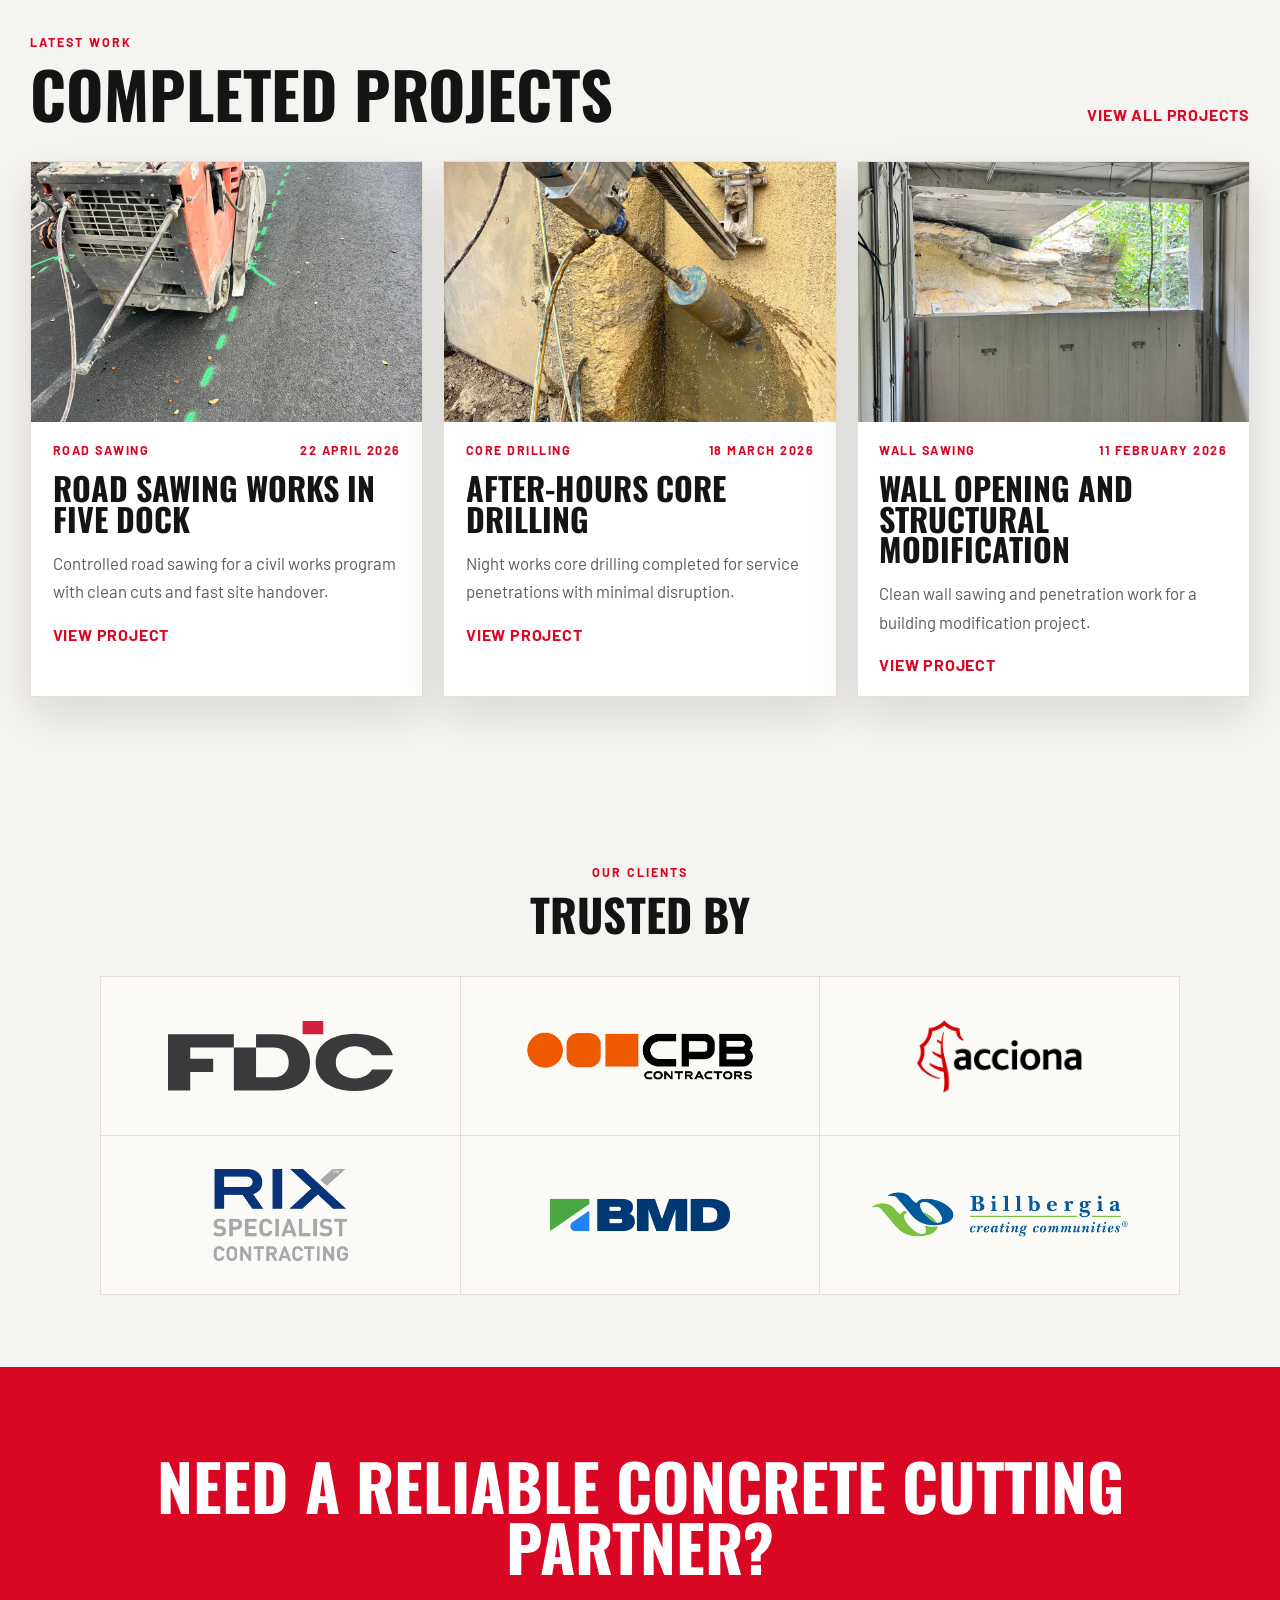
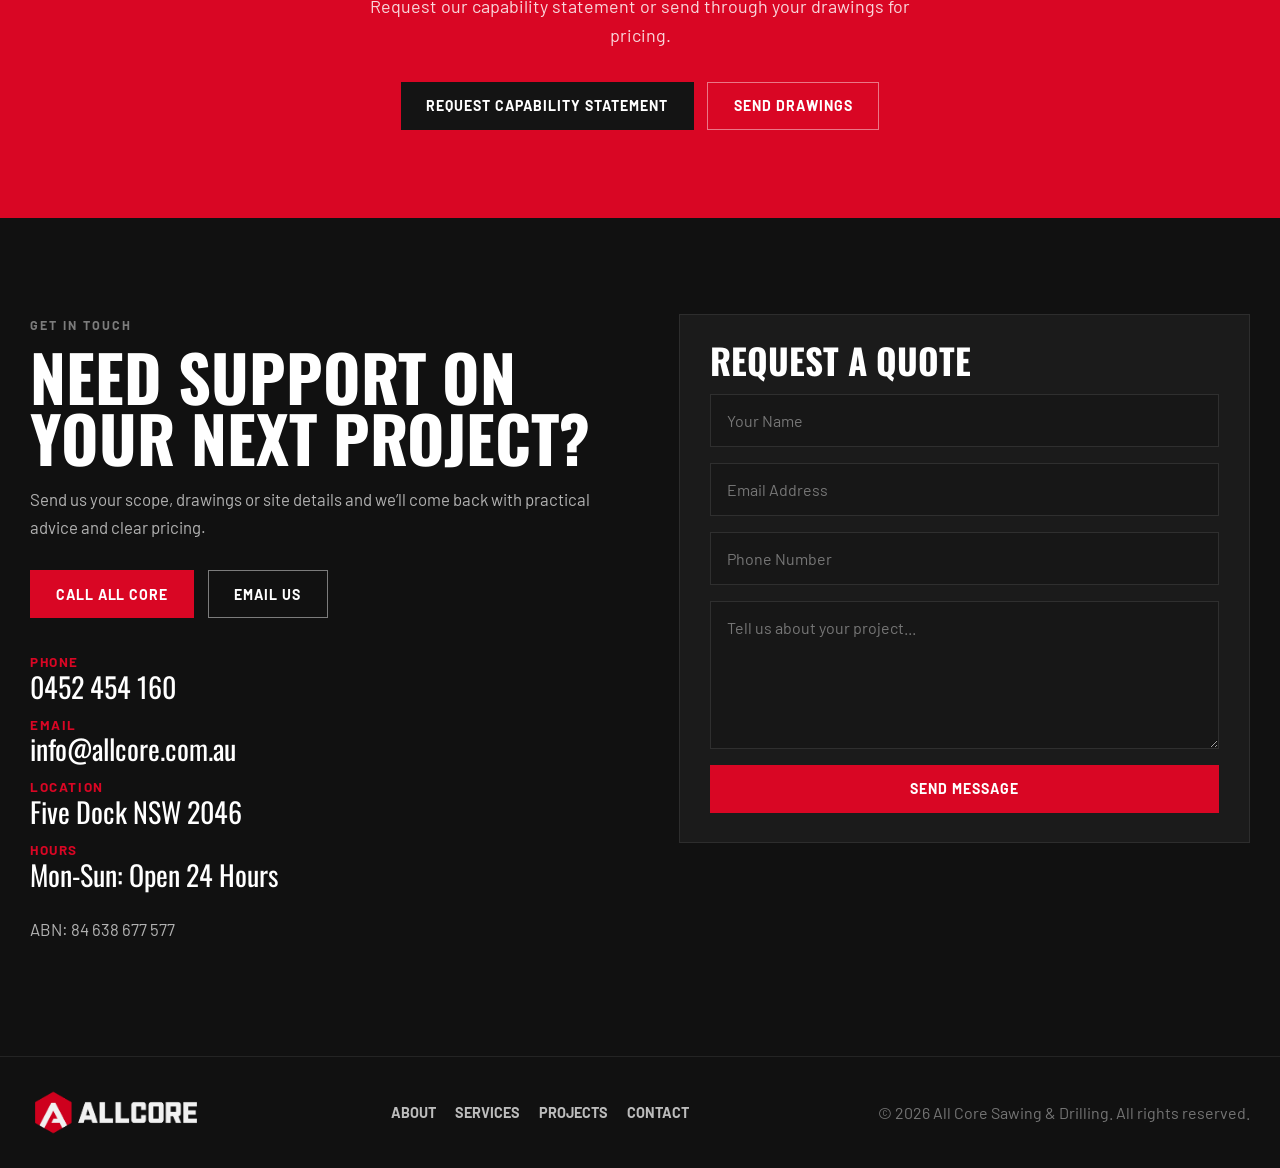
==== commit ccf36379: "Configure cPanel deployment" ====
--- a/index.html
+++ b/index.html
@@ -300,7 +300,11 @@
           <h2 class="section-h">Trusted By</h2>
           <div class="clients-row" aria-label="Client logos">
             <div class="client-cell">
-              <img class="client-logo client-logo-fdc" src="./public/assets/clients/fdc-logo.svg" alt="FDC" />
+              <img
+                class="client-logo client-logo-fdc"
+                src="./public/assets/clients/fdc-primary-logo-2024.svg"
+                alt="FDC"
+              />
             </div>
             <div class="client-cell">
               <img
@@ -387,7 +391,7 @@
             <input type="hidden" name="access_key" value="3eda30ff-a8ad-4b15-b7f6-4042c3f30ea9" />
             <input type="hidden" name="subject" value="New quote request from ALL CORE website" />
             <input type="hidden" name="from_name" value="ALL CORE Website" />
-            <input type="hidden" name="redirect" value="https://rperac.github.io/allcore-website/thank-you.html" />
+            <input type="hidden" name="redirect" value="https://allcore.com.au/thank-you.html" />
             <input type="checkbox" name="botcheck" class="form-botcheck" tabindex="-1" autocomplete="off" />
             <input type="text" name="name" placeholder="Your Name" autocomplete="name" required />
             <input type="email" name="email" placeholder="Email Address" required />
--- a/styles.css
+++ b/styles.css
@@ -509,7 +509,7 @@
 
 .services-gallery {
   display: grid;
-  grid-template-columns: minmax(0, 1.22fr) repeat(2, minmax(0, 1fr));
+  grid-template-columns: repeat(3, minmax(0, 1fr));
   gap: 1px;
   background: var(--line);
   border-bottom: 1px solid var(--line);
@@ -576,7 +576,8 @@
 
 .capability-service {
   display: grid;
-  align-content: start;
+  grid-template-rows: auto minmax(8.6rem, auto) minmax(4.2rem, auto) 1fr;
+  align-content: stretch;
   gap: 1.25rem;
   min-height: 430px;
   padding: clamp(1.35rem, 2.2vw, 2rem);
@@ -608,7 +609,6 @@
 }
 
 .capability-service p {
-  min-height: 4.2rem;
   margin: 0;
   color: rgba(255, 255, 255, 0.68);
   line-height: 1.65;
@@ -829,8 +829,10 @@
 
 .clients-row {
   display: grid;
-  grid-template-columns: repeat(6, 1fr);
+  grid-template-columns: repeat(3, minmax(0, 1fr));
   gap: 1px;
+  max-width: 1080px;
+  margin: 0 auto;
   background: var(--line-light);
   border: 1px solid var(--line-light);
 }
@@ -839,34 +841,49 @@
   display: flex;
   align-items: center;
   justify-content: center;
-  min-height: 132px;
-  padding: 1.35rem;
+  min-height: 158px;
+  padding: 1.55rem;
   background: #fbfaf7;
 }
 
 .client-logo {
+  --logo-w: 190px;
+  --logo-h: 72px;
   width: auto;
   height: auto;
-  max-width: 150px;
-  max-height: 58px;
+  max-width: min(100%, var(--logo-w));
+  max-height: var(--logo-h);
   object-fit: contain;
 }
 
-.client-logo-fdc,
-.client-logo-acciona,
-.client-logo-bmd,
+.client-logo-fdc {
+  --logo-w: 230px;
+  --logo-h: 70px;
+}
+
+.client-logo-cpb {
+  --logo-w: 230px;
+  --logo-h: 58px;
+}
+
+.client-logo-acciona {
+  --logo-w: 190px;
+  --logo-h: 76px;
+}
+
+.client-logo-rix {
+  --logo-w: 178px;
+  --logo-h: 92px;
+}
+
+.client-logo-bmd {
+  --logo-w: 235px;
+  --logo-h: 72px;
+}
+
 .client-logo-billbergia {
-  max-width: 168px;
-}
-
-.client-logo-cpb {
-  max-width: 170px;
-  max-height: 56px;
-}
-
-.client-logo-rix {
-  max-width: 132px;
-  max-height: 76px;
+  --logo-w: 260px;
+  --logo-h: 70px;
 }
 
 .cta-section {
@@ -1169,6 +1186,7 @@
   }
 
   .capability-service {
+    grid-template-rows: none;
     min-height: auto;
   }
 
@@ -1351,6 +1369,11 @@
     grid-template-columns: repeat(2, 1fr);
   }
 
+  .client-cell {
+    min-height: 124px;
+    padding: 1.15rem;
+  }
+
   .stat-cell,
   .stat-cell:nth-child(2n),
   .stat-cell:nth-last-child(-n + 2) {
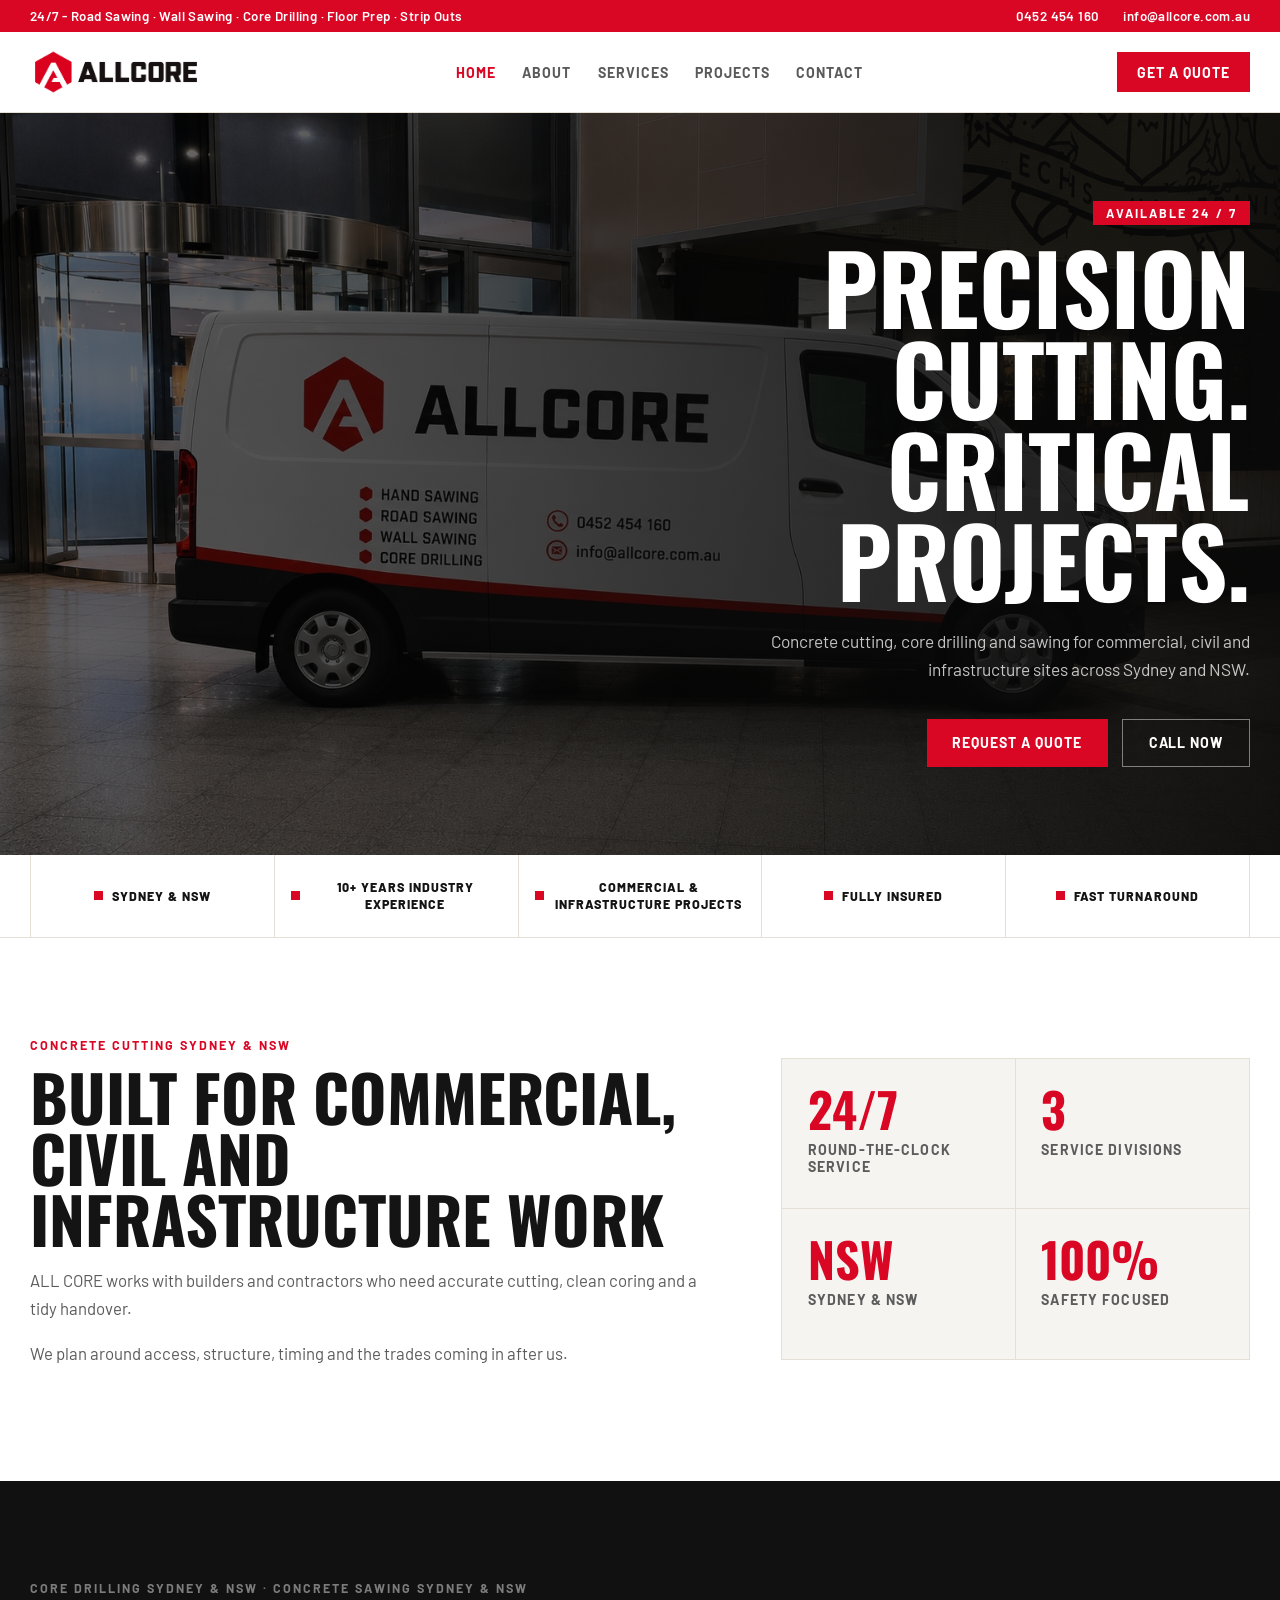
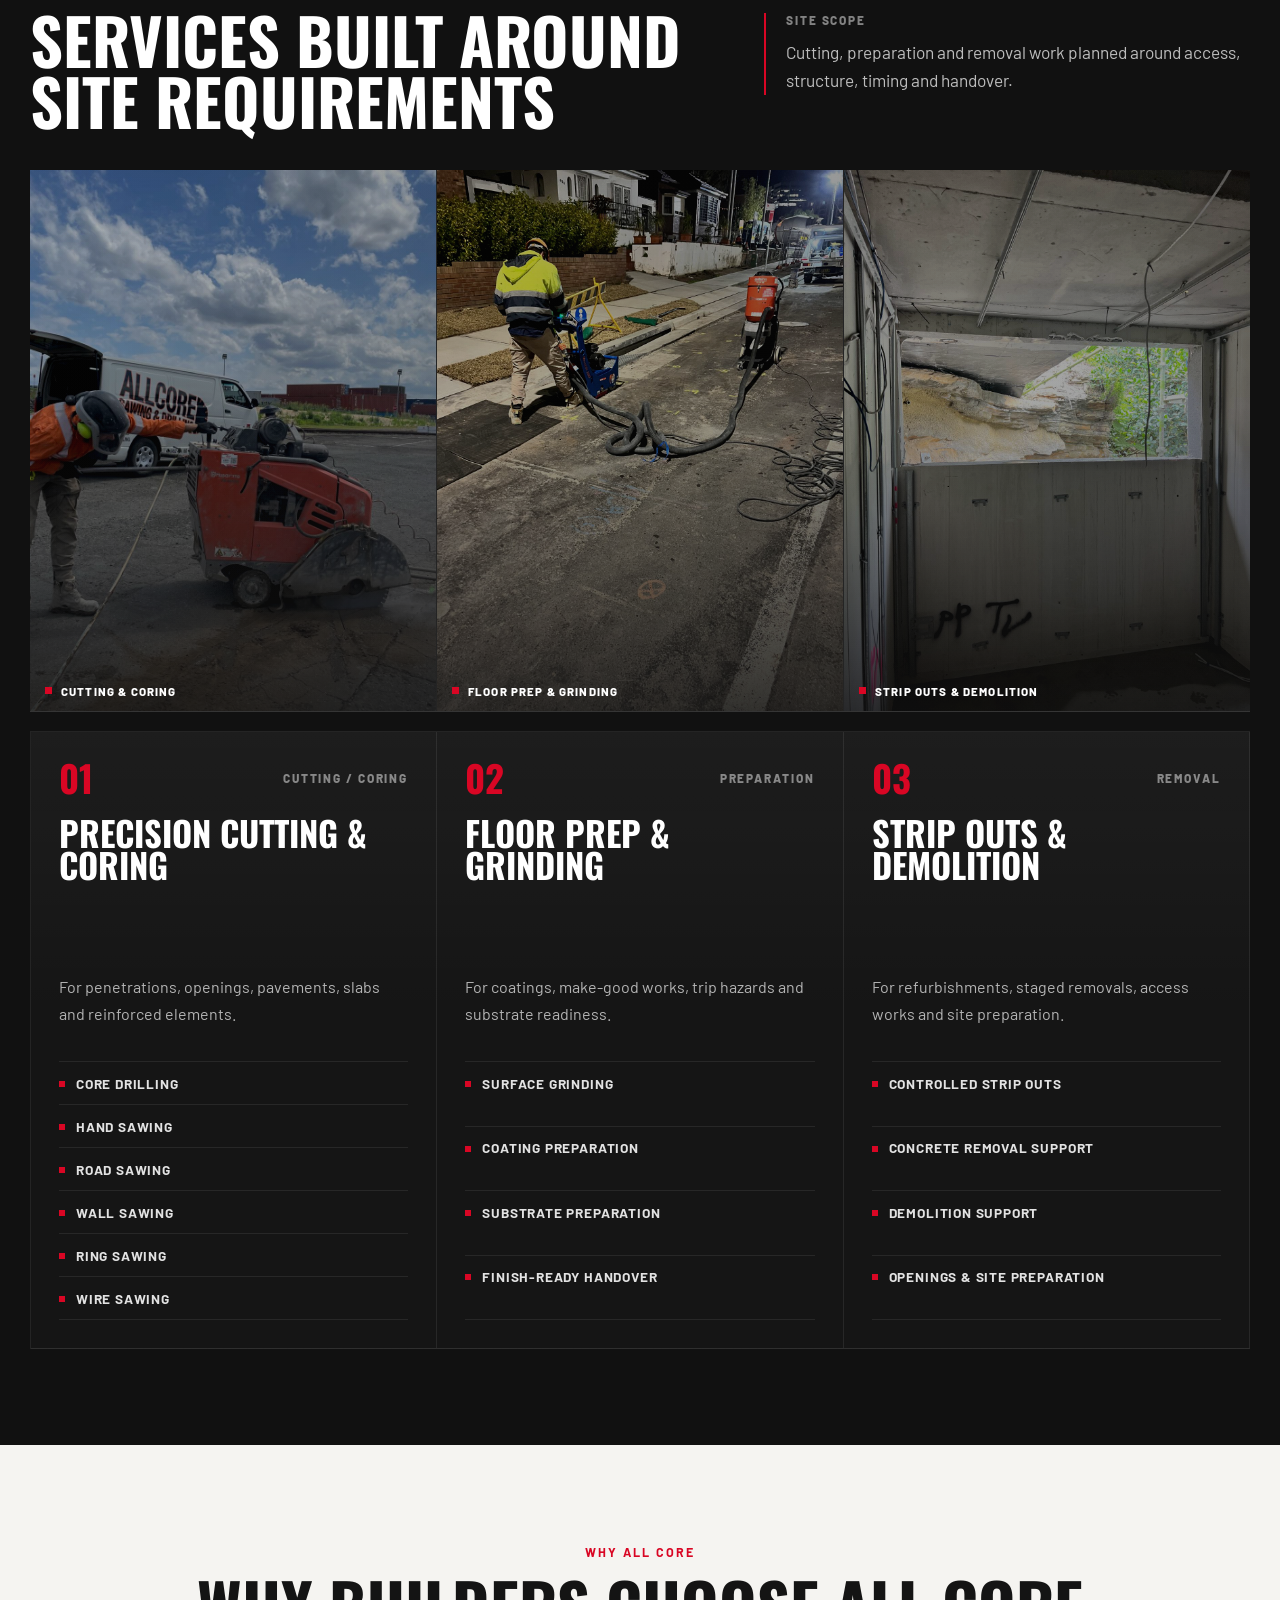
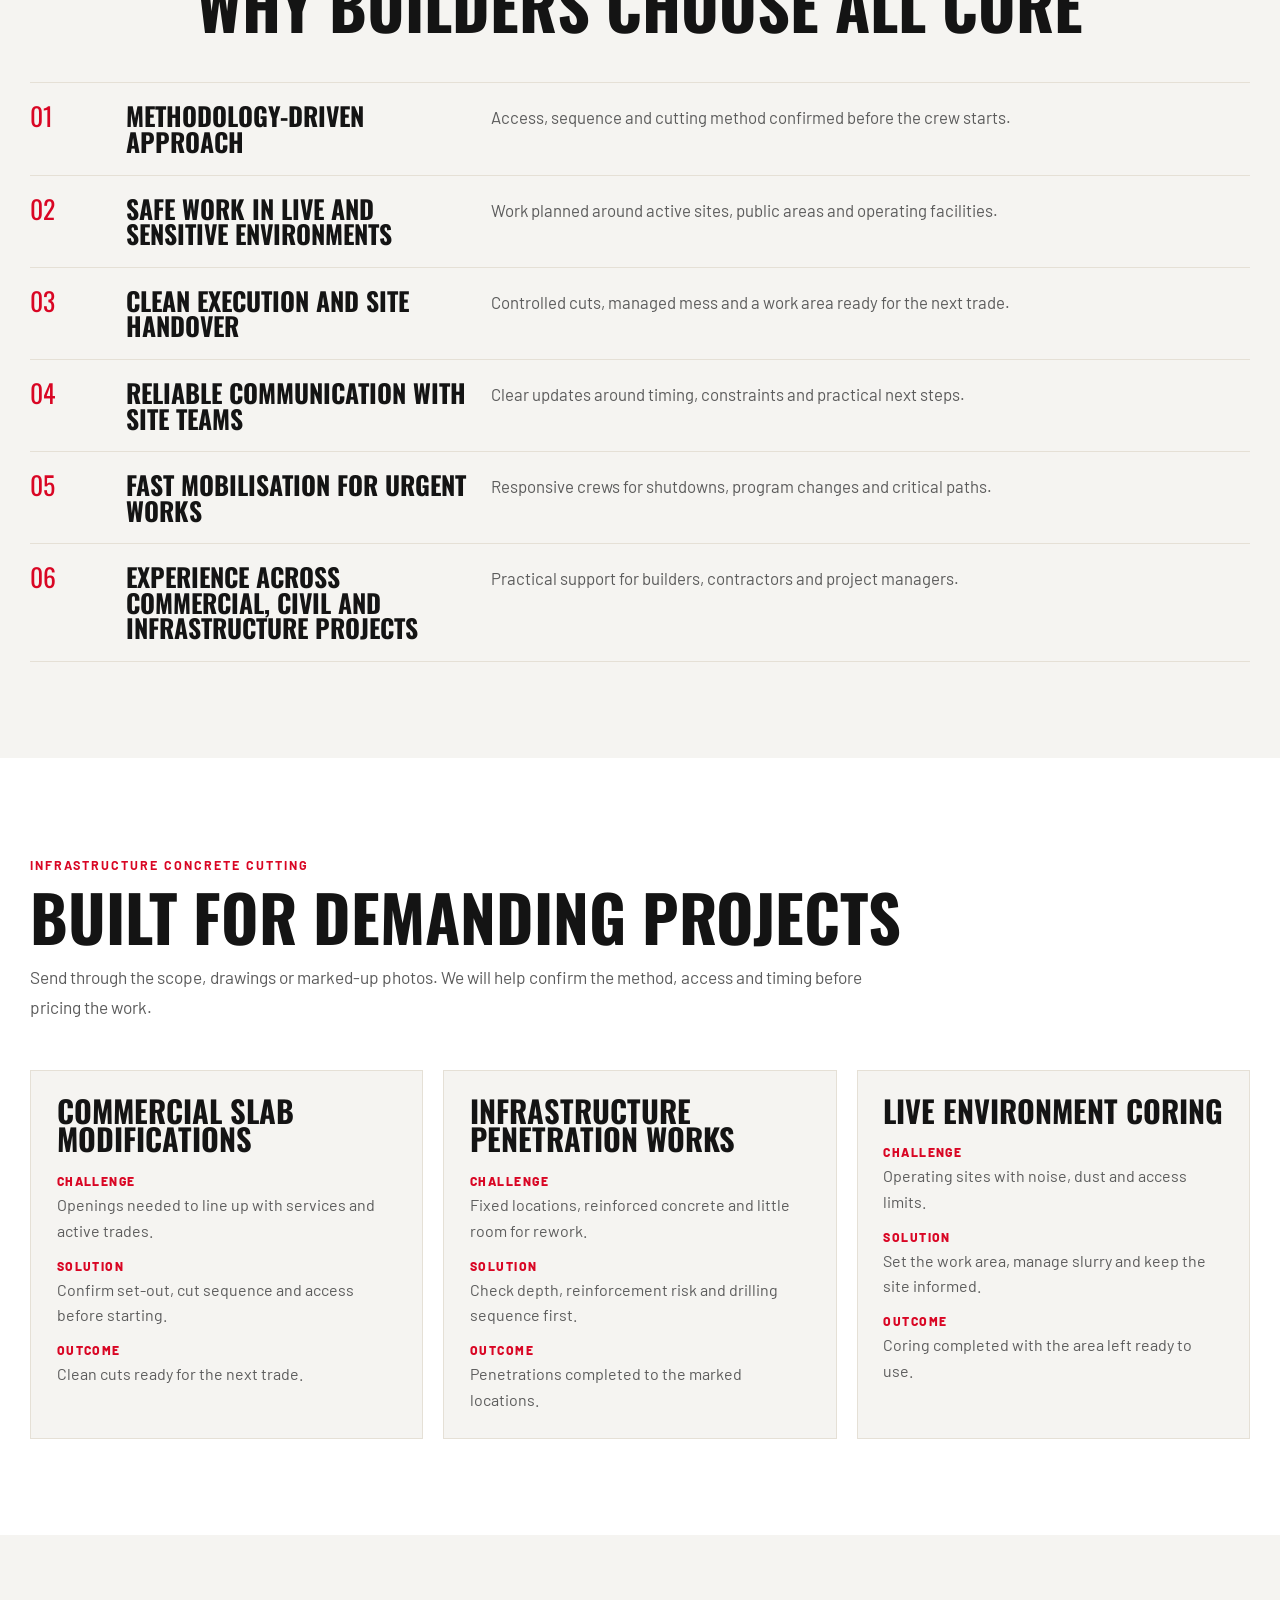
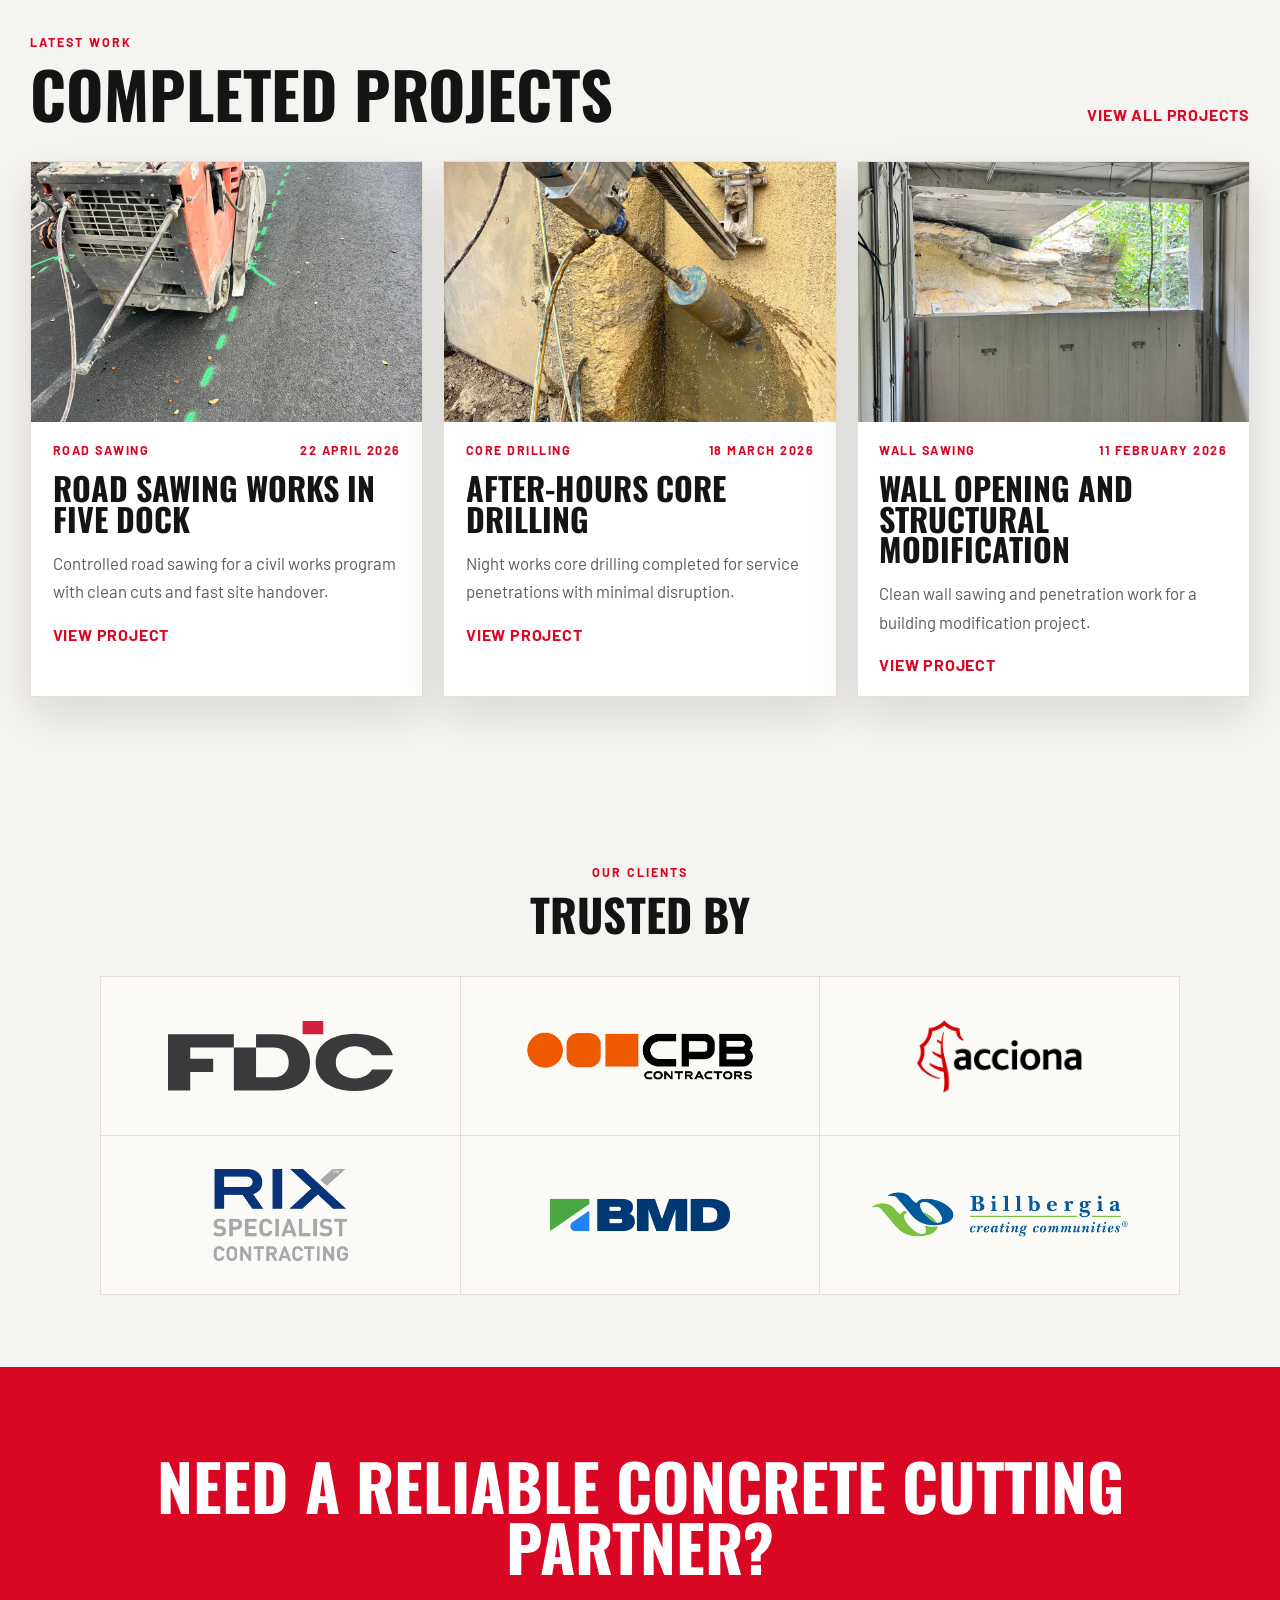
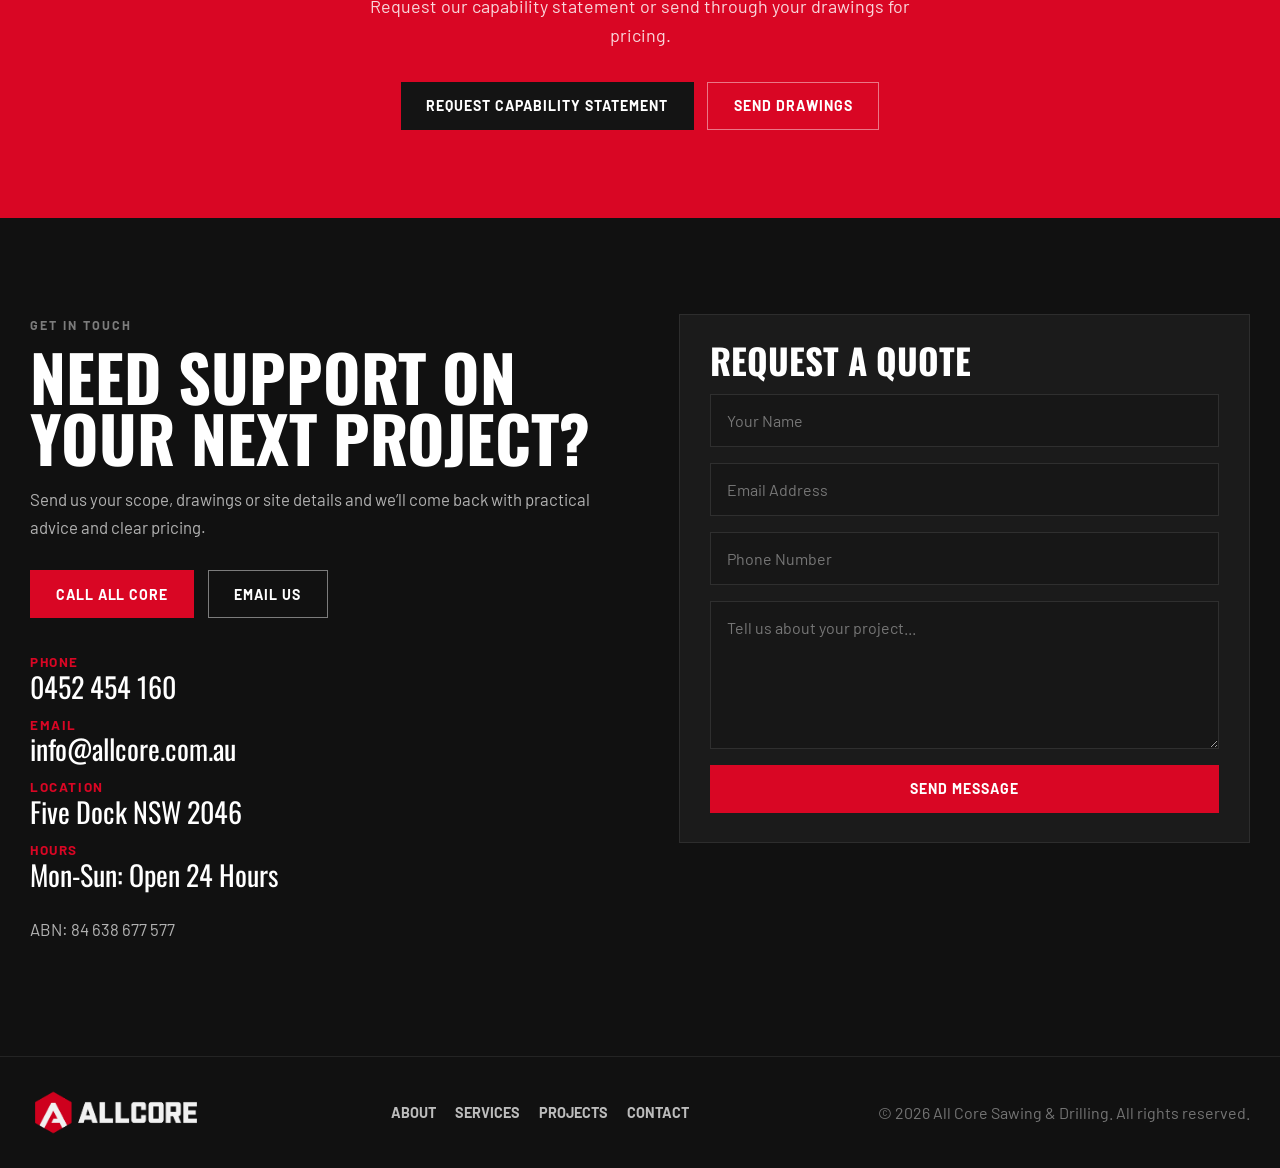
==== commit c85545fa: "Improve site SEO and crawler assets" ====
--- a/index.html
+++ b/index.html
@@ -8,6 +8,23 @@
       name="description"
       content="ALL CORE provides commercial concrete cutting, infrastructure concrete cutting, core drilling and concrete sawing across Sydney and NSW for builders and contractors."
     />
+    <link rel="canonical" href="http://allcore.com.au/" />
+    <meta property="og:type" content="website" />
+    <meta property="og:site_name" content="ALL CORE Sawing & Drilling" />
+    <meta property="og:title" content="Concrete Cutting Sydney & NSW | ALL CORE" />
+    <meta
+      property="og:description"
+      content="Commercial concrete cutting, core drilling, concrete sawing, floor preparation and strip outs across Sydney and NSW."
+    />
+    <meta property="og:url" content="http://allcore.com.au/" />
+    <meta property="og:image" content="http://allcore.com.au/public/assets/hero-van-new.jpg" />
+    <meta name="twitter:card" content="summary_large_image" />
+    <meta name="twitter:title" content="Concrete Cutting Sydney & NSW | ALL CORE" />
+    <meta
+      name="twitter:description"
+      content="Commercial concrete cutting, core drilling, concrete sawing, floor preparation and strip outs across Sydney and NSW."
+    />
+    <meta name="twitter:image" content="http://allcore.com.au/public/assets/hero-van-new.jpg" />
     <link rel="preconnect" href="https://fonts.googleapis.com" />
     <link rel="preconnect" href="https://fonts.gstatic.com" crossorigin />
     <link
@@ -16,6 +33,44 @@
     />
     <link rel="stylesheet" href="./styles.css" />
     <script src="./script.js" defer></script>
+    <script type="application/ld+json">
+      {
+        "@context": "https://schema.org",
+        "@type": "LocalBusiness",
+        "@id": "http://allcore.com.au/#business",
+        "name": "ALL CORE Sawing & Drilling",
+        "url": "http://allcore.com.au/",
+        "image": "http://allcore.com.au/public/assets/hero-van-new.jpg",
+        "logo": "http://allcore.com.au/public/assets/allcore-logo-black-web.png",
+        "telephone": "+61452454160",
+        "email": "info@allcore.com.au",
+        "address": {
+          "@type": "PostalAddress",
+          "addressLocality": "Five Dock",
+          "addressRegion": "NSW",
+          "postalCode": "2046",
+          "addressCountry": "AU"
+        },
+        "areaServed": [
+          { "@type": "AdministrativeArea", "name": "Sydney" },
+          { "@type": "AdministrativeArea", "name": "New South Wales" }
+        ],
+        "openingHours": "Mo-Su 00:00-23:59",
+        "priceRange": "$$",
+        "description": "Commercial concrete cutting, core drilling, concrete sawing, floor preparation and strip outs across Sydney and NSW.",
+        "hasOfferCatalog": {
+          "@type": "OfferCatalog",
+          "name": "Concrete cutting services",
+          "itemListElement": [
+            { "@type": "Offer", "itemOffered": { "@type": "Service", "name": "Core Drilling" } },
+            { "@type": "Offer", "itemOffered": { "@type": "Service", "name": "Road Sawing" } },
+            { "@type": "Offer", "itemOffered": { "@type": "Service", "name": "Wall Sawing" } },
+            { "@type": "Offer", "itemOffered": { "@type": "Service", "name": "Floor Preparation and Grinding" } },
+            { "@type": "Offer", "itemOffered": { "@type": "Service", "name": "Strip Outs and Demolition Support" } }
+          ]
+        }
+      }
+    </script>
   </head>
   <body>
     <header class="topbar">
@@ -51,9 +106,12 @@
       <section class="hero" id="home">
         <img
           class="hero-bg"
-          src="./public/assets/hero-van-new.png"
+          src="./public/assets/hero-van-new.jpg"
           alt="ALL CORE branded van on site"
+          width="1552"
+          height="1013"
           loading="eager"
+          decoding="async"
           fetchpriority="high"
         />
         <div class="hero-overlay"></div>
@@ -391,7 +449,7 @@
             <input type="hidden" name="access_key" value="3eda30ff-a8ad-4b15-b7f6-4042c3f30ea9" />
             <input type="hidden" name="subject" value="New quote request from ALL CORE website" />
             <input type="hidden" name="from_name" value="ALL CORE Website" />
-            <input type="hidden" name="redirect" value="https://allcore.com.au/thank-you.html" />
+            <input type="hidden" name="redirect" value="http://allcore.com.au/thank-you.html" />
             <input type="checkbox" name="botcheck" class="form-botcheck" tabindex="-1" autocomplete="off" />
             <input type="text" name="name" placeholder="Your Name" autocomplete="name" required />
             <input type="email" name="email" placeholder="Email Address" required />
